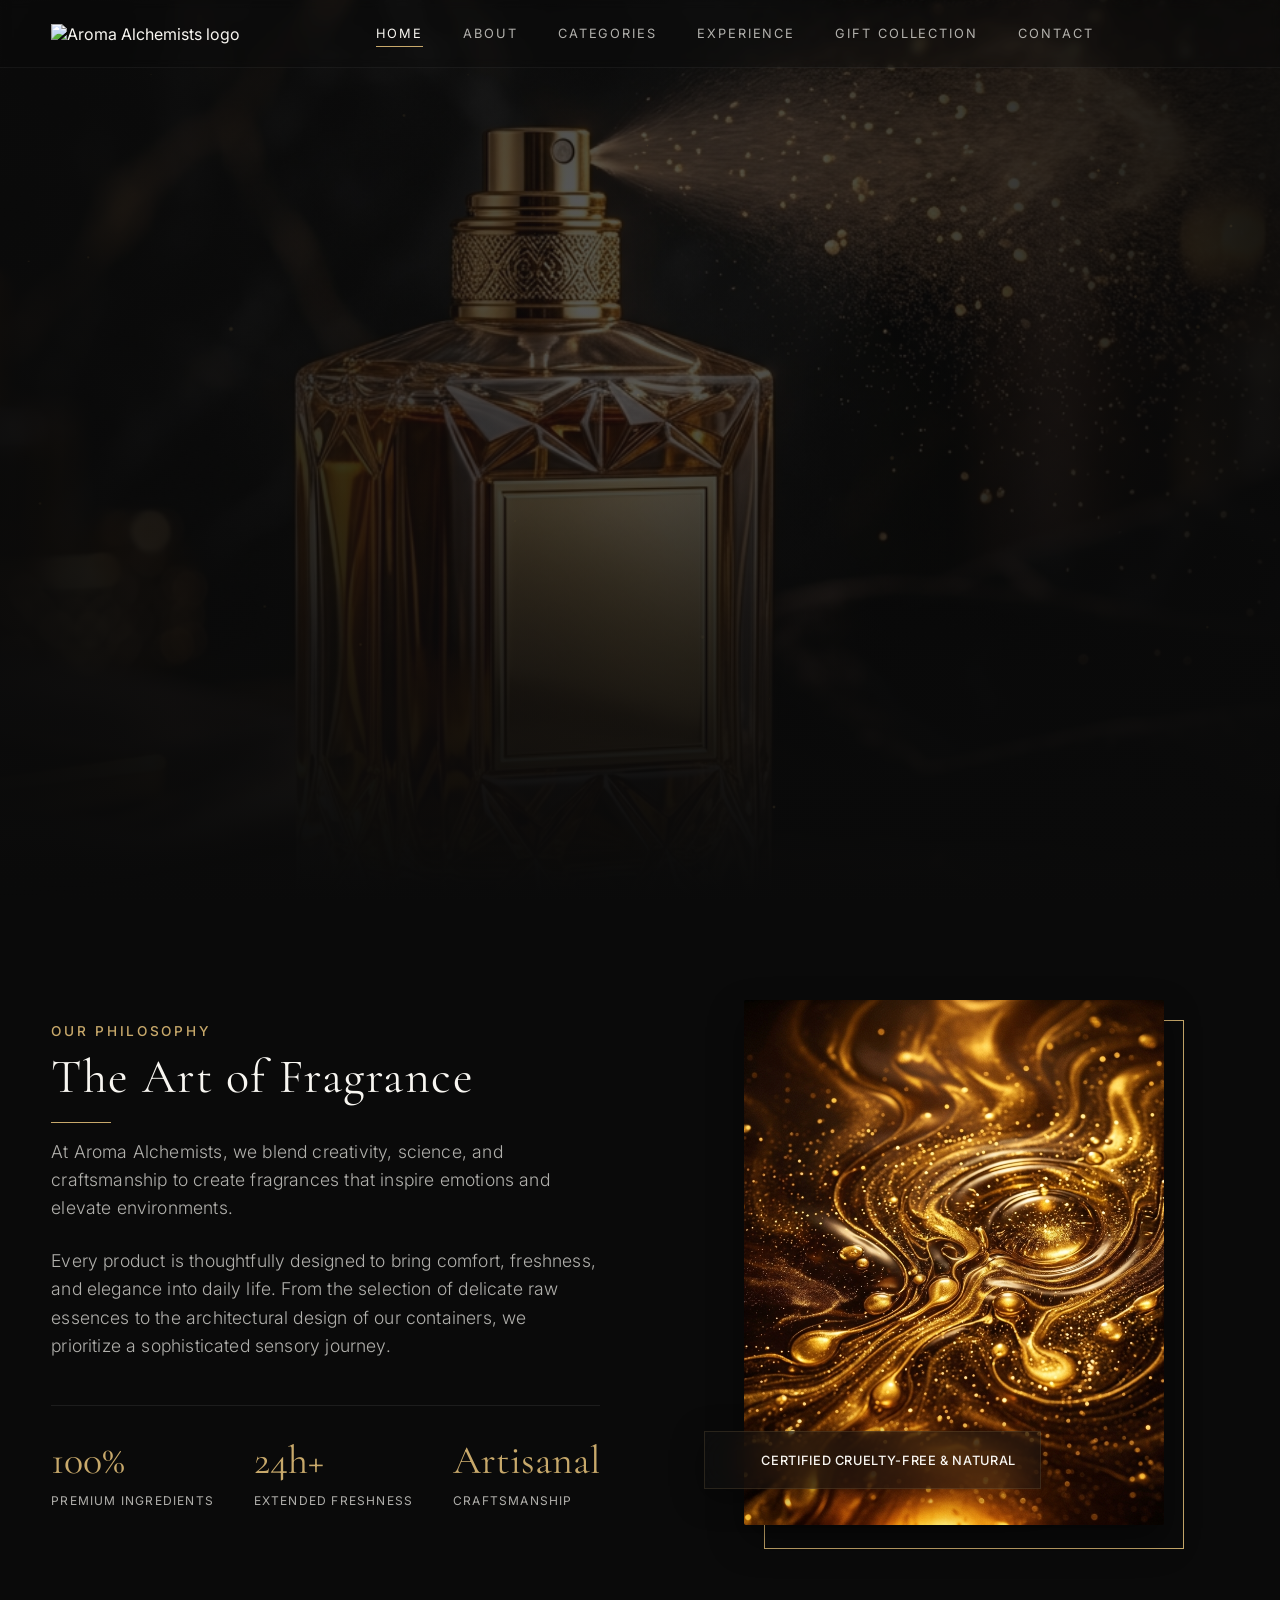
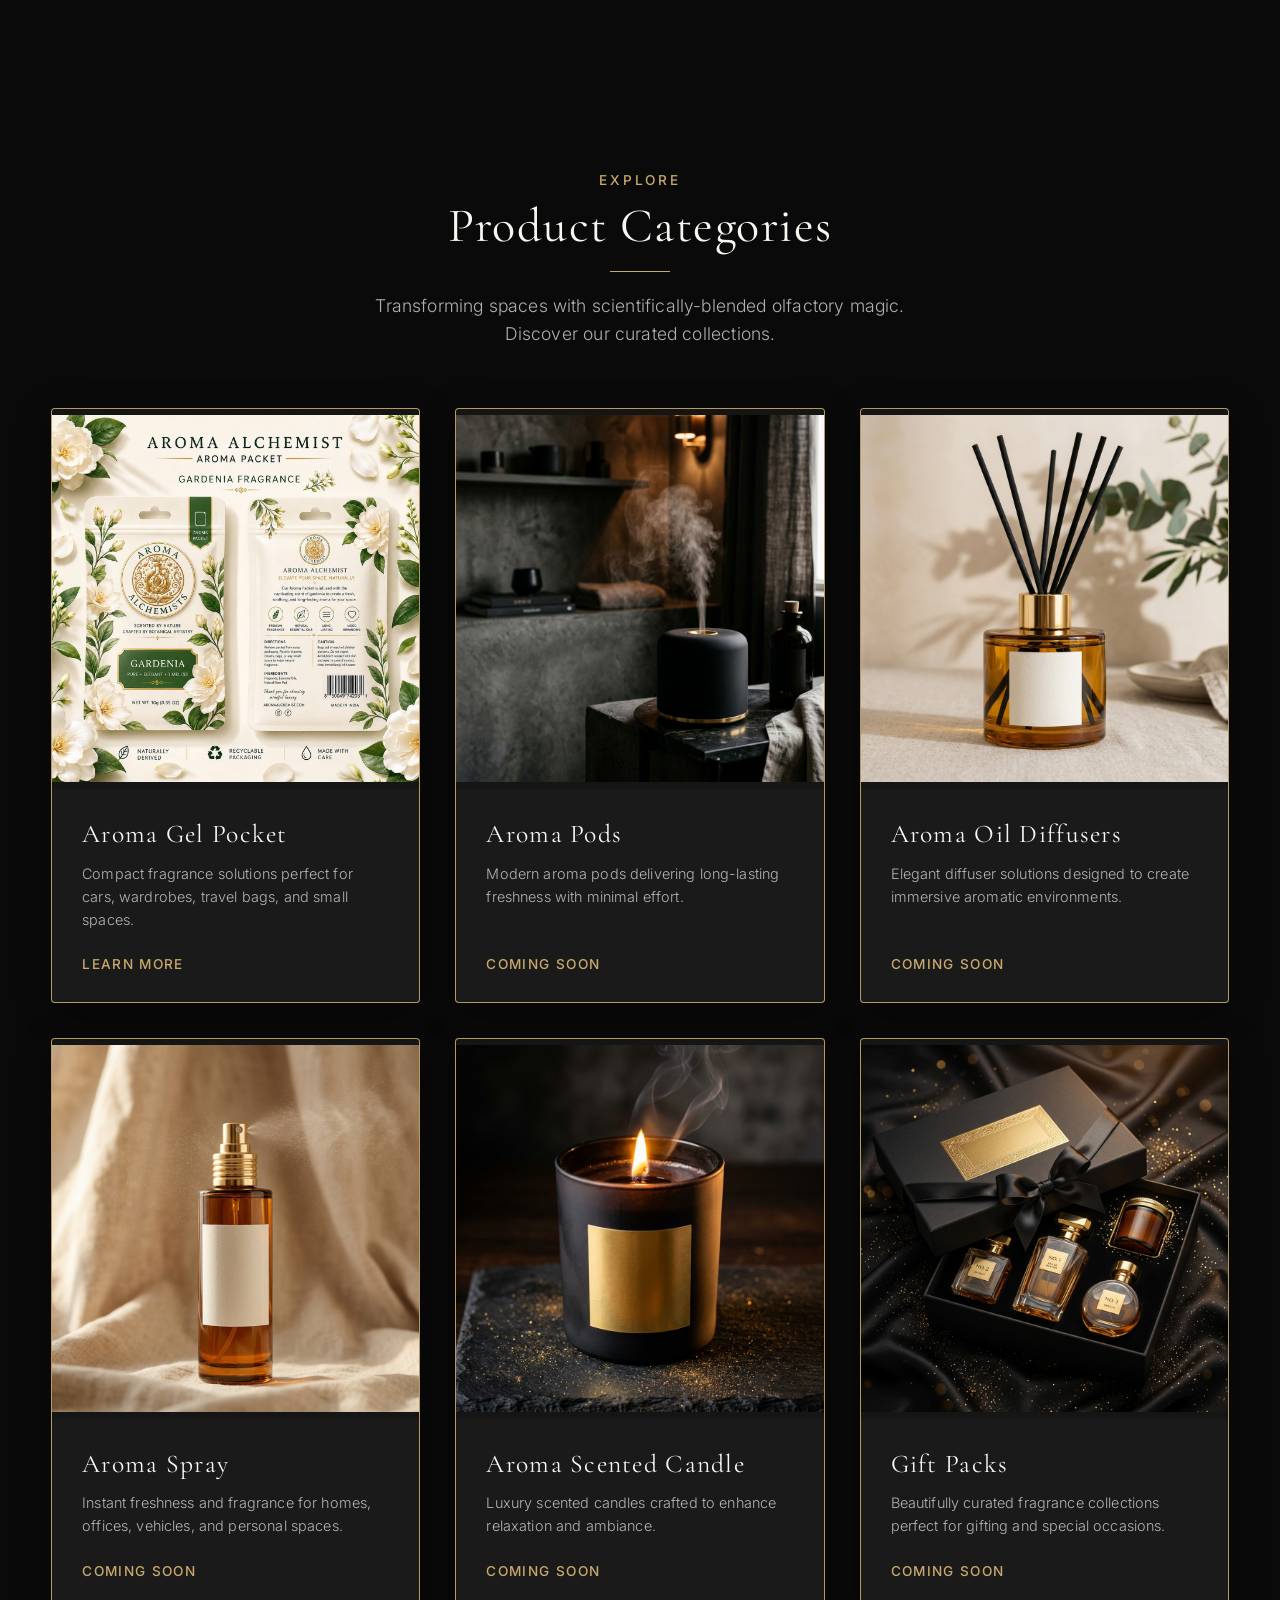
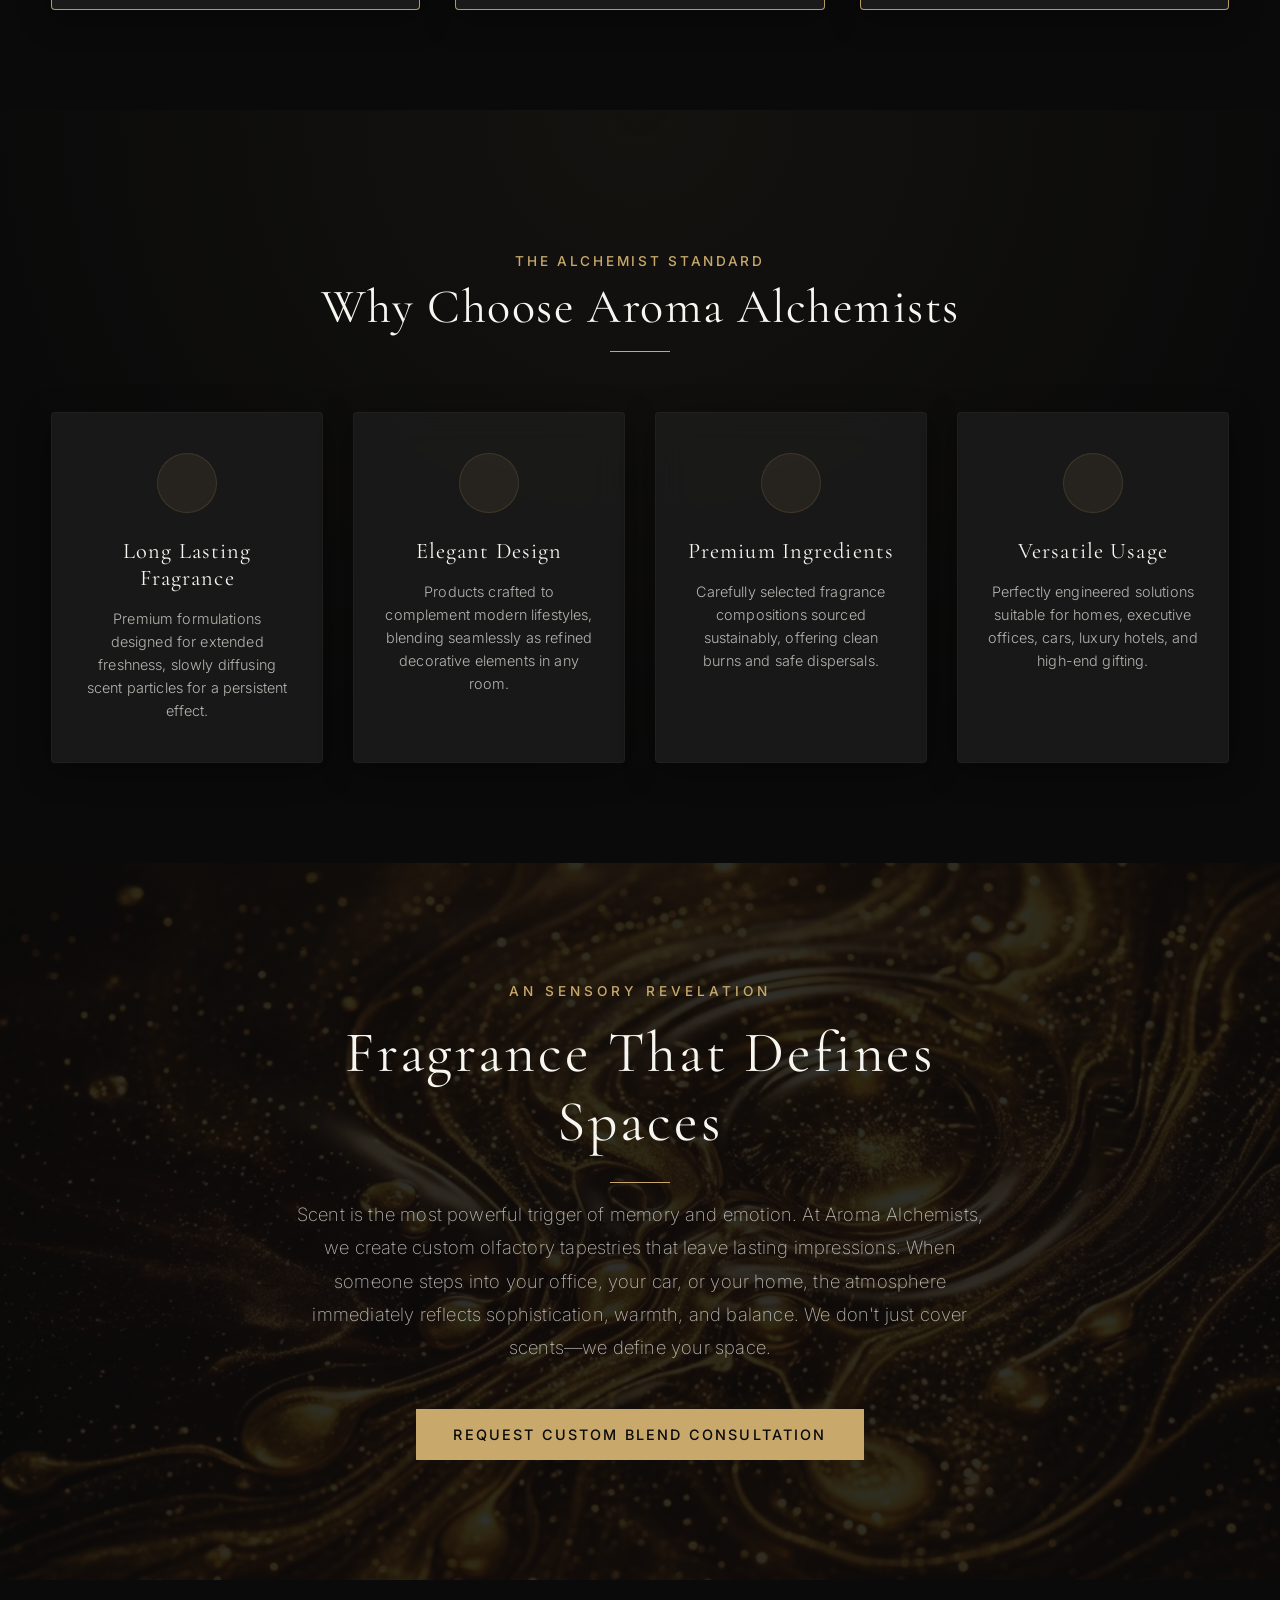
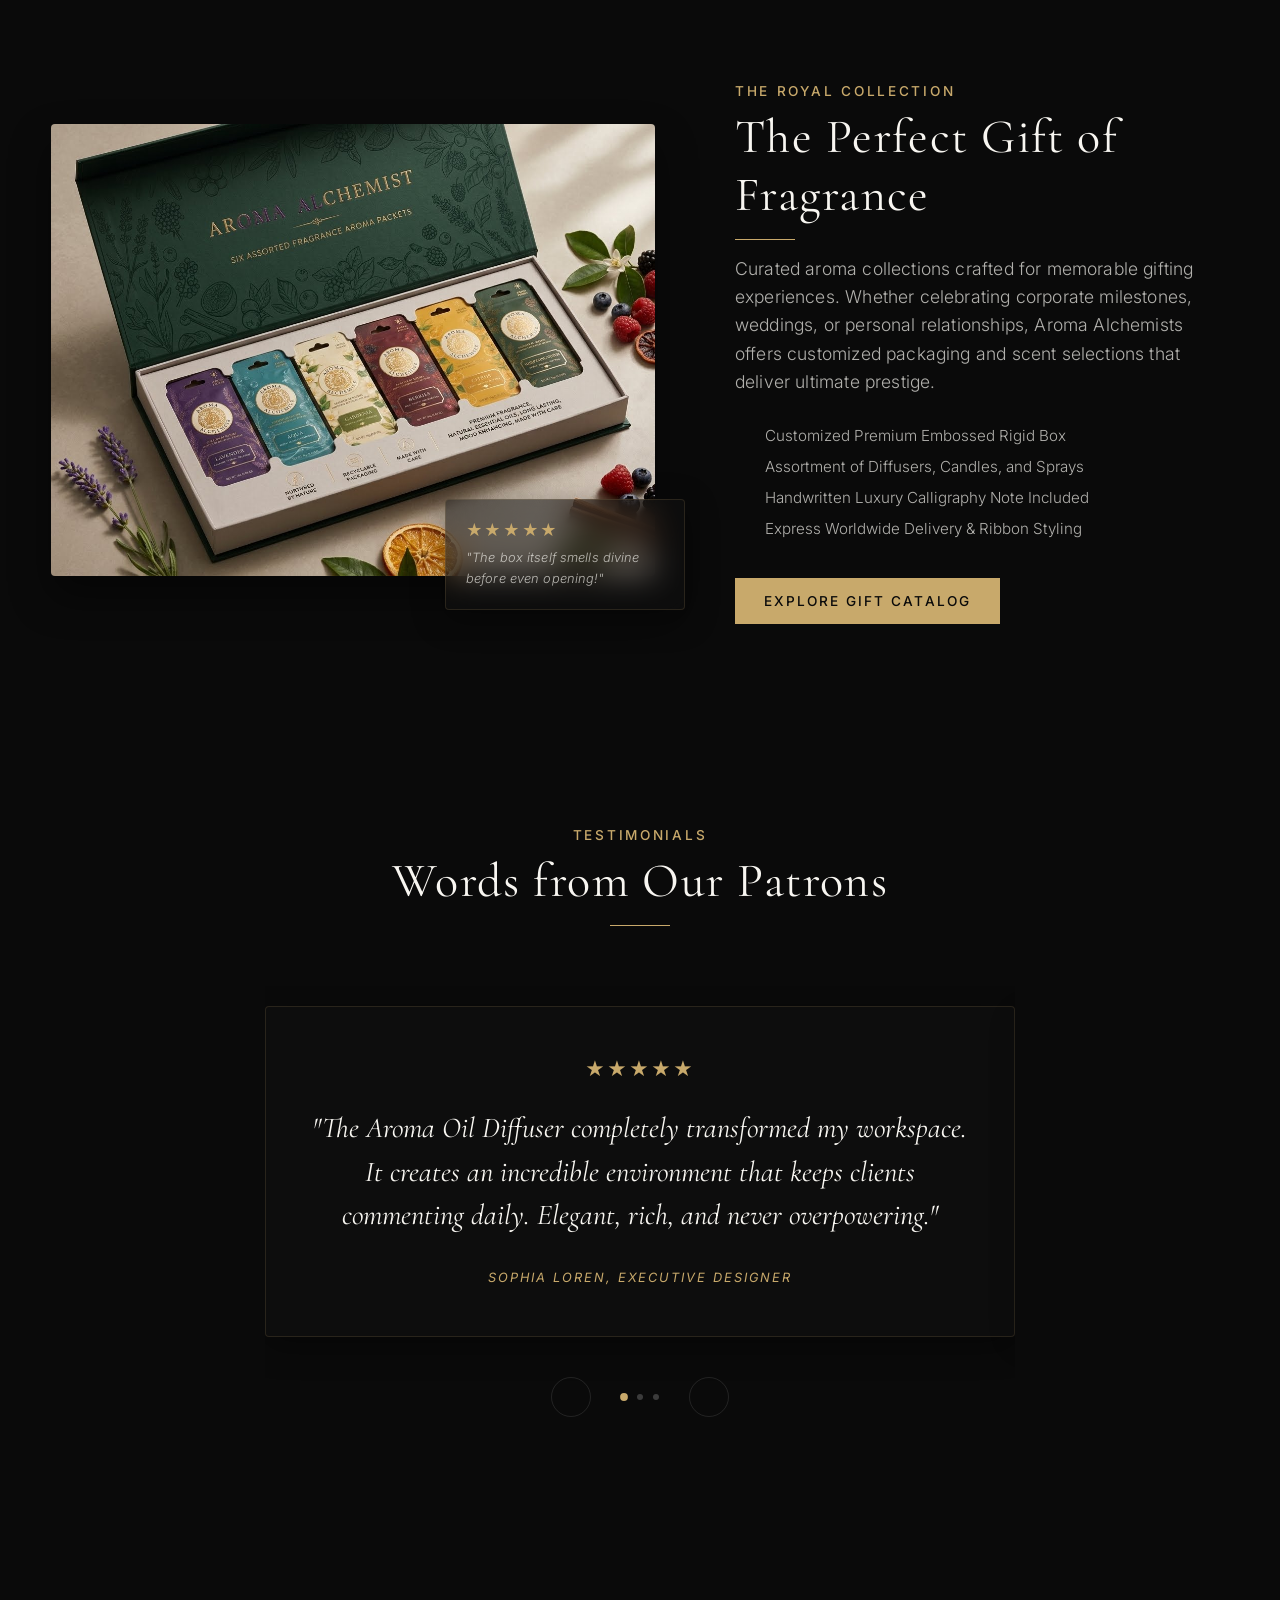
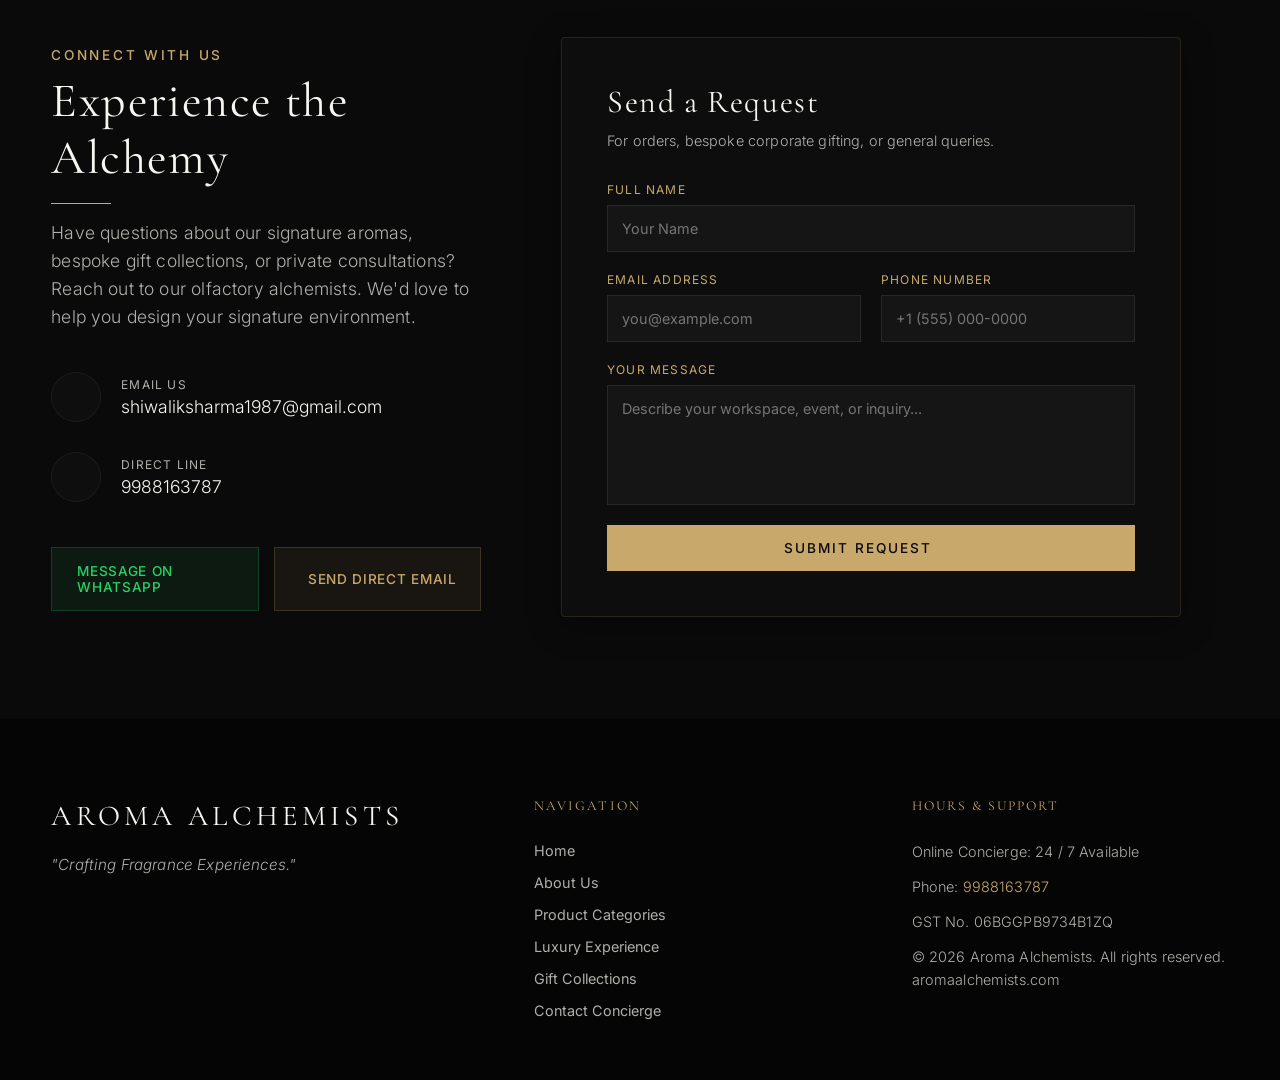
==== index.html @ 1884e217 "d" ====
<!DOCTYPE html>
<html lang="en">
<head>
    <meta charset="UTF-8">
    <meta name="viewport" content="width=device-width, initial-scale=1.0">
    <meta name="description" content="Aroma Alchemists - Crafting Fragrance Experiences. Premium luxury home, office, and car air fresheners, reed diffusers, scented candles, and curated gift packs.">
    <title>Aroma Alchemists | Crafting Fragrance Experiences</title>
    <!-- Google Fonts -->
    <link rel="preconnect" href="https://fonts.googleapis.com">
    <link rel="preconnect" href="https://fonts.gstatic.com" crossorigin>
    <link href="https://fonts.googleapis.com/css2?family=Cormorant+Garamond:ital,wght@0,300;0,400;0,600;0,700;1,400&family=Inter:wght@200;300;400;500;600&display=swap" rel="stylesheet">
    <!-- Lucide Icons -->
    <script src="https://unpkg.com/lucide@latest"></script>
    <!-- CSS Stylesheet -->
    <link rel="stylesheet" href="style.css">
</head>
<body>

    <!-- Scroll Progress Indicator -->
    <div id="scroll-progress-bar" class="scroll-progress-bar"></div>

    <!-- Navigation Header -->
    <header class="header" id="navbar">
        <div class="nav-container">
            <a href="#home" class="logo" id="nav-logo">
                <img src="https://res.cloudinary.com/dqz8j3poq/image/upload/v1781003213/aroma_alchemists_logo_transparent_q96hoj.png" alt="Aroma Alchemists logo" class="logo-img">
            </a>
            
            <nav class="nav-links" id="nav-menu">
                <a href="#home" class="nav-item">Home</a>
                <a href="#about" class="nav-item">About</a>
                <a href="#categories" class="nav-item">Categories</a>
                <a href="#experience" class="nav-item">Experience</a>
                <a href="#gifts" class="nav-item">Gift Collection</a>
                <a href="#contact" class="nav-item">Contact</a>
            </nav>

            <div class="nav-actions">
                <button class="hamburger" id="hamburger-btn" aria-label="Toggle Menu">
                    <span class="bar"></span>
                    <span class="bar"></span>
                    <span class="bar"></span>
                </button>
            </div>
        </div>
    </header>

    <!-- Mobile Dropdown Menu -->
    <div class="mobile-menu" id="mobile-menu-overlay">
        <button class="mobile-menu-close" id="mobile-menu-close-btn">&times;</button>
        <nav class="mobile-nav-links">
            <a href="#home" class="mobile-nav-item">Home</a>
            <a href="#about" class="mobile-nav-item">About</a>
            <a href="#categories" class="mobile-nav-item">Categories</a>
            <a href="#experience" class="mobile-nav-item">Experience</a>
            <a href="#gifts" class="mobile-nav-item">Gift Collection</a>
            <a href="#contact" class="mobile-nav-item">Contact</a>
            <a href="#contact" class="btn btn-gold mobile-inquire-btn">Inquire Now</a>
        </nav>
    </div>

    <!-- Main Content -->
    <main>

        <!-- Hero Section -->
        <section class="hero-section" id="home">
            <div class="hero-bg-wrapper">
                <img src="assets/hero_bg.png" alt="Luxury perfume bottle mist spray" class="hero-bg-image" id="hero-bg-img">
                <div class="hero-overlay"></div>
                <div class="aroma-particles" id="particles-container"></div>
            </div>
            
            <div class="hero-content">
                <div class="hero-text-wrap">
                    <span class="hero-subtitle fade-up">THE ARTISANAL SCENT LAB</span>
                    <h1 class="hero-title fade-up-delay-1">Crafting Fragrance Experiences</h1>
                    <p class="hero-desc fade-up-delay-2">Premium aroma solutions designed to transform every space into a memorable experience.</p>
                    <div class="hero-buttons fade-up-delay-3">
                        <a href="#categories" class="btn btn-gold">Explore Collection</a>
                        <a href="#contact" class="btn btn-white-outline">Contact Us</a>
                    </div>
                </div>

                <!-- Animated Floating Showcase Card -->
                <div class="hero-showcase-container fade-up-delay-4">
                    <div class="showcase-card glass-card">
                        <div class="showcase-card-border"></div>
                        <div class="showcase-img-wrap">
                            <img src="assets/main_section.png" alt="Aroma Alchemists signature reed diffuser" class="floating-showcase-img">
                        </div>
                    </div>
                </div>
            </div>
        </section>

        <!-- About Section -->
        <section class="about-section" id="about">
            <div class="section-container">
                <div class="about-grid">
                    <div class="about-text-content">
                        <span class="section-subtitle">OUR PHILOSOPHY</span>
                        <h2 class="section-title">The Art of Fragrance</h2>
                        <div class="divider-gold"></div>
                        <p class="paragraph">At Aroma Alchemists, we blend creativity, science, and craftsmanship to create fragrances that inspire emotions and elevate environments.</p>
                        <p class="paragraph">Every product is thoughtfully designed to bring comfort, freshness, and elegance into daily life. From the selection of delicate raw essences to the architectural design of our containers, we prioritize a sophisticated sensory journey.</p>
                        
                        <div class="about-stats">
                            <div class="stat-item">
                                <span class="stat-num">100%</span>
                                <span class="stat-lbl">Premium Ingredients</span>
                            </div>
                            <div class="stat-item">
                                <span class="stat-num">24h+</span>
                                <span class="stat-lbl">Extended Freshness</span>
                            </div>
                            <div class="stat-item">
                                <span class="stat-num">Artisanal</span>
                                <span class="stat-lbl">Craftsmanship</span>
                            </div>
                        </div>
                    </div>
                    
                    <div class="about-visuals">
                        <div class="visual-card-wrap">
                            <div class="visual-card-bg"></div>
                            <img src="assets/experience_bg.png" alt="Aromatic essential oil ripples" class="about-main-img">
                            <div class="floating-badge glass-card">
                                <i data-lucide="shield-check" class="gold-icon"></i>
                                <span>Certified Cruelty-Free & Natural</span>
                            </div>
                        </div>
                    </div>
                </div>
            </div>
        </section>

        <!-- Categories Section -->
        <section class="categories-section" id="categories">
            <div class="section-container">
                <div class="center-header">
                    <span class="section-subtitle">EXPLORE</span>
                    <h2 class="section-title">Product Categories</h2>
                    <div class="divider-gold center"></div>
                    <p class="center-desc">Transforming spaces with scientifically-blended olfactory magic. Discover our curated collections.</p>
                </div>

                <div class="categories-grid">
                    <!-- Category 1 -->
                    <div class="category-card glass-card">
                        <div class="category-img-wrap">
                            <img src="assets/2_a.jpeg" alt="Aroma Gel Pocket" class="category-img">
                        </div>
                        <div class="category-info">
                            <h3 class="category-card-title">Aroma Gel Pocket</h3>
                            <p class="category-card-desc">Compact fragrance solutions perfect for cars, wardrobes, travel bags, and small spaces.</p>
                            <a href="gel-pocket.html" class="btn-text-gold">Learn More <i data-lucide="arrow-right" class="arrow-icon"></i></a>
                        </div>
                    </div>

                    <!-- Category 2 -->
                    <div class="category-card glass-card">
                        <div class="category-img-wrap">
                            <img src="assets/cat_pods.png" alt="Aroma Pods" class="category-img">
                        </div>
                        <div class="category-info">
                            <h3 class="category-card-title">Aroma Pods</h3>
                            <p class="category-card-desc">Modern aroma pods delivering long-lasting freshness with minimal effort.</p>
                            <span class="btn-text-gold">Coming Soon</span>
                        </div>
                    </div>

                    <!-- Category 3 -->
                    <div class="category-card glass-card">
                        <div class="category-img-wrap">
                            <img src="assets/cat_diffuser.png" alt="Aroma Oil Diffusers" class="category-img">
                        </div>
                        <div class="category-info">
                            <h3 class="category-card-title">Aroma Oil Diffusers</h3>
                            <p class="category-card-desc">Elegant diffuser solutions designed to create immersive aromatic environments.</p>
                            <span class="btn-text-gold">Coming Soon</span>
                        </div>
                    </div>

                    <!-- Category 4 -->
                    <div class="category-card glass-card">
                        <div class="category-img-wrap">
                            <img src="assets/cat_spray.png" alt="Aroma Spray" class="category-img">
                        </div>
                        <div class="category-info">
                            <h3 class="category-card-title">Aroma Spray</h3>
                            <p class="category-card-desc">Instant freshness and fragrance for homes, offices, vehicles, and personal spaces.</p>
                            <span class="btn-text-gold">Coming Soon</span>
                        </div>
                    </div>

                    <!-- Category 5 -->
                    <div class="category-card glass-card">
                        <div class="category-img-wrap">
                            <img src="assets/cat_candle.png" alt="Aroma Scented Candle" class="category-img">
                        </div>
                        <div class="category-info">
                            <h3 class="category-card-title">Aroma Scented Candle</h3>
                            <p class="category-card-desc">Luxury scented candles crafted to enhance relaxation and ambiance.</p>
                            <span class="btn-text-gold">Coming Soon</span>
                        </div>
                    </div>

                    <!-- Category 6 -->
                    <div class="category-card glass-card">
                        <div class="category-img-wrap">
                            <img src="assets/cat_gift_pack.png" alt="Gift Packs" class="category-img">
                        </div>
                        <div class="category-info">
                            <h3 class="category-card-title">Gift Packs</h3>
                            <p class="category-card-desc">Beautifully curated fragrance collections perfect for gifting and special occasions.</p>
                            <span class="btn-text-gold">Coming Soon</span>
                        </div>
                    </div>
                </div>
            </div>
        </section>

        <!-- Why Choose Aroma Alchemists Section -->
        <section class="why-choose-section">
            <div class="section-container">
                <div class="center-header">
                    <span class="section-subtitle">THE ALCHEMIST STANDARD</span>
                    <h2 class="section-title">Why Choose Aroma Alchemists</h2>
                    <div class="divider-gold center"></div>
                </div>

                <div class="features-grid">
                    <!-- Feature 1 -->
                    <div class="feature-card glass-card">
                        <div class="feature-icon-box">
                            <i data-lucide="hourglass" class="gold-icon"></i>
                        </div>
                        <h3 class="feature-title">Long Lasting Fragrance</h3>
                        <p class="feature-desc">Premium formulations designed for extended freshness, slowly diffusing scent particles for a persistent effect.</p>
                    </div>

                    <!-- Feature 2 -->
                    <div class="feature-card glass-card">
                        <div class="feature-icon-box">
                            <i data-lucide="sparkles" class="gold-icon"></i>
                        </div>
                        <h3 class="feature-title">Elegant Design</h3>
                        <p class="feature-desc">Products crafted to complement modern lifestyles, blending seamlessly as refined decorative elements in any room.</p>
                    </div>

                    <!-- Feature 3 -->
                    <div class="feature-card glass-card">
                        <div class="feature-icon-box">
                            <i data-lucide="leaf" class="gold-icon"></i>
                        </div>
                        <h3 class="feature-title">Premium Ingredients</h3>
                        <p class="feature-desc">Carefully selected fragrance compositions sourced sustainably, offering clean burns and safe dispersals.</p>
                    </div>

                    <!-- Feature 4 -->
                    <div class="feature-card glass-card">
                        <div class="feature-icon-box">
                            <i data-lucide="layout-grid" class="gold-icon"></i>
                        </div>
                        <h3 class="feature-title">Versatile Usage</h3>
                        <p class="feature-desc">Perfectly engineered solutions suitable for homes, executive offices, cars, luxury hotels, and high-end gifting.</p>
                    </div>
                </div>
            </div>
        </section>

        <!-- Luxury Experience Section -->
        <section class="experience-section" id="experience">
            <div class="experience-bg-wrap">
                <img src="assets/experience_bg.png" alt="Premium liquid essential oil ripples" class="experience-bg-img" id="experience-parallax-img">
                <div class="experience-overlay"></div>
            </div>

            <div class="section-container experience-inner">
                <span class="experience-tagline">AN SENSORY REVELATION</span>
                <h2 class="experience-headline">Fragrance That Defines Spaces</h2>
                <div class="divider-gold center"></div>
                <p class="experience-text">Scent is the most powerful trigger of memory and emotion. At Aroma Alchemists, we create custom olfactory tapestries that leave lasting impressions. When someone steps into your office, your car, or your home, the atmosphere immediately reflects sophistication, warmth, and balance. We don't just cover scents—we define your space.</p>
                <a href="#contact" class="btn btn-gold btn-large">Request Custom Blend Consultation</a>
            </div>
        </section>

        <!-- Gift Collection Showcase Section -->
        <section class="gift-section" id="gifts">
            <div class="section-container">
                <div class="gift-grid">
                    <div class="gift-visuals">
                        <div class="gift-img-box">
                            <img src="assets/giftpack.jpeg" alt="Curated Aroma Alchemists Gift Box" class="gift-main-img">
                            <div class="gift-float-card glass-card">
                                <span class="gold-text">★★★★★</span>
                                <p>"The box itself smells divine before even opening!"</p>
                            </div>
                        </div>
                    </div>

                    <div class="gift-text-content">
                        <span class="section-subtitle">THE ROYAL COLLECTION</span>
                        <h2 class="section-title">The Perfect Gift of Fragrance</h2>
                        <div class="divider-gold"></div>
                        <p class="paragraph">Curated aroma collections crafted for memorable gifting experiences. Whether celebrating corporate milestones, weddings, or personal relationships, Aroma Alchemists offers customized packaging and scent selections that deliver ultimate prestige.</p>
                        
                        <ul class="gift-benefits">
                            <li><i data-lucide="check" class="gold-icon"></i> Customized Premium Embossed Rigid Box</li>
                            <li><i data-lucide="check" class="gold-icon"></i> Assortment of Diffusers, Candles, and Sprays</li>
                            <li><i data-lucide="check" class="gold-icon"></i> Handwritten Luxury Calligraphy Note Included</li>
                            <li><i data-lucide="check" class="gold-icon"></i> Express Worldwide Delivery & Ribbon Styling</li>
                        </ul>

                        <a href="#contact" class="btn btn-gold">Explore Gift Catalog</a>
                    </div>
                </div>
            </div>
        </section>

        <!-- Testimonials Section -->
        <section class="testimonials-section">
            <div class="section-container">
                <div class="center-header">
                    <span class="section-subtitle">TESTIMONIALS</span>
                    <h2 class="section-title">Words from Our Patrons</h2>
                    <div class="divider-gold center"></div>
                </div>

                <div class="testimonials-slider-container">
                    <div class="testimonials-track" id="testimonials-track">
                        <!-- Card 1 -->
                        <div class="testimonial-card glass-card active">
                            <div class="rating-stars">★★★★★</div>
                            <blockquote class="testimonial-text">"The Aroma Oil Diffuser completely transformed my workspace. It creates an incredible environment that keeps clients commenting daily. Elegant, rich, and never overpowering."</blockquote>
                            <cite class="testimonial-author">Sophia Loren, Executive Designer</cite>
                        </div>

                        <!-- Card 2 -->
                        <div class="testimonial-card glass-card">
                            <div class="rating-stars">★★★★★</div>
                            <blockquote class="testimonial-text">"Elegant fragrance and beautiful packaging. The scented candles burn clean and even, while the spray is perfect for instant car freshness before a drive."</blockquote>
                            <cite class="testimonial-author">Maximilian Vance, Luxury Car Collector</cite>
                        </div>

                        <!-- Card 3 -->
                        <div class="testimonial-card glass-card">
                            <div class="rating-stars">★★★★★</div>
                            <blockquote class="testimonial-text">"Perfect gift choice for premium occasions. The alchemist team customized a batch of gift sets for my corporate event and our clients were absolutely amazed by the quality."</blockquote>
                            <cite class="testimonial-author">Eleanor Fitzgerald, VP Events</cite>
                        </div>
                    </div>

                    <!-- Slide Controls -->
                    <div class="slider-controls">
                        <button class="slide-btn" id="prev-slide-btn" aria-label="Previous Review"><i data-lucide="chevron-left"></i></button>
                        <div class="slider-dots" id="slider-dots">
                            <span class="dot active"></span>
                            <span class="dot"></span>
                            <span class="dot"></span>
                        </div>
                        <button class="slide-btn" id="next-slide-btn" aria-label="Next Review"><i data-lucide="chevron-right"></i></button>
                    </div>
                </div>
            </div>
        </section>

        <!-- Contact Section -->
        <section class="contact-section" id="contact">
            <div class="section-container">
                <div class="contact-grid">
                    <div class="contact-details">
                        <span class="section-subtitle">CONNECT WITH US</span>
                        <h2 class="section-title">Experience the Alchemy</h2>
                        <div class="divider-gold"></div>
                        <p class="paragraph">Have questions about our signature aromas, bespoke gift collections, or private consultations? Reach out to our olfactory alchemists. We'd love to help you design your signature environment.</p>
                        
                        <div class="contact-methods">
                            <div class="method-item">
                                <div class="method-icon-box">
                                    <i data-lucide="mail" class="gold-icon"></i>
                                </div>
                                <div class="method-meta">
                                    <span class="method-label">Email Us</span>
                                    <a href="mailto:shiwaliksharma1987@gmail.com" class="method-link">shiwaliksharma1987@gmail.com</a>
                                </div>
                            </div>

                            <div class="method-item">
                                <div class="method-icon-box">
                                    <i data-lucide="phone" class="gold-icon"></i>
                                </div>
                                <div class="method-meta">
                                    <span class="method-label">Direct Line</span>
                                    <a href="tel:9988163787" class="method-link">9988163787</a>
                                </div>
                            </div>
                        </div>

                        <!-- Social and Quick CTA Grid -->
                        <div class="quick-ctas">
                            <a href="https://wa.me/919988163787?text=Hello%20Aroma%20Alchemists%2C%20I%20would%20like%20to%20inquire%20about%20your%20premium%20fragrance%20collection." target="_blank" rel="noopener noreferrer" class="cta-card wa-cta">
                                <i data-lucide="message-square" class="wa-icon"></i>
                                <span>Message on WhatsApp</span>
                            </a>
                            <a href="mailto:shiwaliksharma1987@gmail.com?subject=Premium%20Fragrance%20Inquiry" class="cta-card mail-cta">
                                <i data-lucide="mail"></i>
                                <span>Send Direct Email</span>
                            </a>
                        </div>
                    </div>

                    <!-- Glass Contact Form -->
                    <div class="contact-form-container">
                        <form id="contact-form" class="glass-card contact-form" action="#" method="POST">
                            <h3 class="form-title">Send a Request</h3>
                            <p class="form-subtitle">For orders, bespoke corporate gifting, or general queries.</p>
                            
                            <div class="form-group">
                                <label for="name" class="form-label">Full Name</label>
                                <input type="text" id="name" name="name" class="form-input" placeholder="Your Name" required>
                            </div>

                            <div class="form-group-row">
                                <div class="form-group">
                                    <label for="email" class="form-label">Email Address</label>
                                    <input type="email" id="email" name="email" class="form-input" placeholder="you@example.com" required>
                                </div>
                                <div class="form-group">
                                    <label for="phone" class="form-label">Phone Number</label>
                                    <input type="tel" id="phone" name="phone" class="form-input" placeholder="+1 (555) 000-0000">
                                </div>
                            </div>

                            <div class="form-group">
                                <label for="message" class="form-label">Your Message</label>
                                <textarea id="message" name="message" class="form-textarea" placeholder="Describe your workspace, event, or inquiry..." required></textarea>
                            </div>

                            <button type="submit" class="btn btn-gold btn-full">Submit Request <i data-lucide="send" class="btn-icon"></i></button>
                        </form>
                    </div>
                </div>
            </div>
        </section>

    </main>

    <!-- Footer -->
    <footer class="footer">
        <div class="section-container footer-container">
            <div class="footer-brand-column">
                <a href="#home" class="footer-logo">AROMA ALCHEMISTS</a>
                <p class="footer-tagline">"Crafting Fragrance Experiences."</p>
            </div>

            <div class="footer-links-column">
                <h4 class="footer-heading">Navigation</h4>
                <ul class="footer-links-list">
                    <li><a href="#home">Home</a></li>
                    <li><a href="#about">About Us</a></li>
                    <li><a href="#categories">Product Categories</a></li>
                    <li><a href="#experience">Luxury Experience</a></li>
                    <li><a href="#gifts">Gift Collections</a></li>
                    <li><a href="#contact">Contact Concierge</a></li>
                </ul>
            </div>

            <div class="footer-info-column">
                <h4 class="footer-heading">Hours & Support</h4>
                <p class="footer-info-text">Online Concierge: 24 / 7 Available</p>
                <p class="footer-info-text">Phone: <a href="tel:9988163787" class="footer-link">9988163787</a></p>
                <p class="footer-info-text">GST No. 06BGGPB9734B1ZQ</p>
                <p class="footer-info-text">&copy; 2026 Aroma Alchemists. All rights reserved. aromaalchemists.com</p>
            </div>
        </div>
    </footer>

    <!-- Success Toast Notification -->
    <div class="toast" id="success-toast">
        <div class="toast-content">
            <i data-lucide="check-circle" class="toast-icon"></i>
            <div class="toast-message">
                <h4>Message Received</h4>
                <p>Our scent concierge will be in touch shortly.</p>
            </div>
        </div>
    </div>

    <!-- GSAP & ScrollTrigger Libraries -->
    <script src="https://cdnjs.cloudflare.com/ajax/libs/gsap/3.12.5/gsap.min.js"></script>
    <script src="https://cdnjs.cloudflare.com/ajax/libs/gsap/3.12.5/ScrollTrigger.min.js"></script>
    <!-- Lenis Smooth Scroll -->
    <script src="https://unpkg.com/@studio-freight/lenis@1.0.34/dist/lenis.min.js"></script>
    <!-- Custom JavaScript -->
    <script src="script.js"></script>
</body>
</html>
---- style.css ----
/* ==========================================================================
   Aroma Alchemists - Core Design System & Styling
   ========================================================================== */

/* Variables & Theme Tokens */
:root {
    /* Color Palette */
    --color-bg-dark: #0A0A0A;
    --color-bg-light: #F8F6F1;
    --color-gold: #C8A96B;
    --color-gold-hover: #E5C587;
    --color-beige: #EFE8DE;
    
    /* Text Colors */
    --text-light: #F8F6F1;
    --text-dark: #0A0A0A;
    --text-muted-light: rgba(248, 246, 241, 0.7);
    --text-muted-dark: rgba(10, 10, 10, 0.7);
    
    /* Glassmorphism Defaults */
    --glass-bg: rgba(18, 18, 18, 0.55);
    --glass-border: rgba(200, 169, 107, 0.15);
    --glass-blur: blur(16px);
    --glass-shadow: 0 8px 32px 0 rgba(0, 0, 0, 0.37);

    --glass-light-bg: rgba(255, 255, 255, 0.45);
    --glass-light-border: rgba(200, 169, 107, 0.2);
    --glass-light-blur: blur(12px);
    
    /* Fonts */
    --font-heading: 'Cormorant Garamond', serif;
    --font-body: 'Inter', sans-serif;
    
    /* Spacing & Transitions */
    --transition-smooth: all 0.5s cubic-bezier(0.25, 1, 0.5, 1);
    --transition-fast: all 0.3s ease;
    --max-width: 1280px;
}

/* Base Reset & Globals */
* {
    margin: 0;
    padding: 0;
    box-sizing: border-box;
}

html {
    scroll-behavior: auto; /* Managed by Lenis */
    overflow-x: hidden;
    background-color: var(--color-bg-dark);
    color: var(--text-light);
    font-family: var(--font-body);
    font-size: 16px;
    -webkit-font-smoothing: antialiased;
}

body {
    overflow-x: hidden;
    background-color: var(--color-bg-dark);
}

/* Typography */
h1, h2, h3, h4, h5, h6 {
    font-family: var(--font-heading);
    font-weight: 400;
    letter-spacing: 0.05em;
    line-height: 1.2;
}

p {
    font-family: var(--font-body);
    font-weight: 300;
    line-height: 1.6;
    letter-spacing: 0.01em;
}

a {
    color: inherit;
    text-decoration: none;
    transition: var(--transition-fast);
}

/* Custom Premium Scrollbar */
::-webkit-scrollbar {
    width: 6px;
}
::-webkit-scrollbar-track {
    background: var(--color-bg-dark);
}
::-webkit-scrollbar-thumb {
    background: var(--color-gold);
    border-radius: 3px;
}
::-webkit-scrollbar-thumb:hover {
    background: var(--color-gold-hover);
}

/* Scroll Progress Indicator */
.scroll-progress-bar {
    position: fixed;
    top: 0;
    left: 0;
    width: 0%;
    height: 3px;
    background: linear-gradient(to right, var(--color-gold), var(--color-gold-hover));
    z-index: 1000;
    transition: width 0.1s ease-out;
}

/* Layout Containers & Components */
.section-container {
    max-width: var(--max-width);
    margin: 0 auto;
    padding: 100px 4% 100px 4%;
    position: relative;
    z-index: 2;
}

.center-header {
    text-align: center;
    margin-bottom: 60px;
}

.center-desc {
    max-width: 600px;
    margin: 20px auto 0 auto;
    color: var(--text-muted-light);
    font-size: 1.1rem;
}

.divider-gold {
    width: 60px;
    height: 1px;
    background-color: var(--color-gold);
    margin: 15px 0;
}

.divider-gold.center {
    margin: 15px auto;
}

.section-subtitle {
    display: inline-block;
    font-size: 0.85rem;
    font-weight: 500;
    letter-spacing: 0.2em;
    color: var(--color-gold);
    margin-bottom: 10px;
    text-transform: uppercase;
}

.section-title {
    font-size: 3rem;
    letter-spacing: 0.03em;
}

@media (max-width: 768px) {
    .section-title {
        font-size: 2.2rem;
    }
    .section-container {
        padding: 60px 5% 60px 5%;
    }
}

/* Premium Buttons */
.btn {
    display: inline-flex;
    align-items: center;
    justify-content: center;
    padding: 14px 28px;
    font-size: 0.85rem;
    font-weight: 500;
    letter-spacing: 0.15em;
    text-transform: uppercase;
    border-radius: 0;
    transition: var(--transition-smooth);
    cursor: pointer;
    font-family: var(--font-body);
}

.btn-gold {
    background-color: var(--color-gold);
    color: var(--color-bg-dark);
    border: 1px solid var(--color-gold);
}

.btn-gold:hover {
    background-color: transparent;
    color: var(--color-gold);
    border-color: var(--color-gold);
    transform: translateY(-2px);
    box-shadow: 0 4px 15px rgba(200, 169, 107, 0.2);
}

.btn-gold-outline {
    background-color: transparent;
    color: var(--color-gold);
    border: 1px solid var(--color-gold);
}

.btn-gold-outline:hover {
    background-color: var(--color-gold);
    color: var(--color-bg-dark);
    transform: translateY(-2px);
    box-shadow: 0 4px 15px rgba(200, 169, 107, 0.2);
}

.btn-white-outline {
    background-color: transparent;
    color: var(--text-light);
    border: 1px solid var(--text-light);
}

.btn-white-outline:hover {
    background-color: var(--text-light);
    color: var(--color-bg-dark);
    transform: translateY(-2px);
}

.btn-full {
    width: 100%;
}

.btn-large {
    padding: 16px 36px;
    font-size: 0.9rem;
}

.btn-text-gold {
    display: inline-flex;
    align-items: center;
    color: var(--color-gold);
    font-size: 0.85rem;
    font-weight: 500;
    letter-spacing: 0.1em;
    text-transform: uppercase;
    gap: 8px;
}

.btn-text-gold:hover {
    color: var(--color-gold-hover);
}

.btn-text-gold:hover .arrow-icon {
    transform: translateX(5px);
}

.arrow-icon {
    width: 16px;
    height: 16px;
    transition: var(--transition-fast);
}

/* Glassmorphism Cards styling */
.glass-card {
    background: var(--glass-bg);
    border: 1px solid var(--glass-border);
    backdrop-filter: var(--glass-blur);
    -webkit-backdrop-filter: var(--glass-blur);
    box-shadow: var(--glass-shadow);
}

/* ==========================================================================
   Header & Navigation
   ========================================================================== */
.header {
    position: fixed;
    top: 0;
    left: 0;
    width: 100%;
    z-index: 100;
    transition: var(--transition-smooth);
    background: rgba(10, 10, 10, 0.3);
    backdrop-filter: blur(5px);
    -webkit-backdrop-filter: blur(5px);
    border-bottom: 1px solid rgba(255, 255, 255, 0.05);
}

.header.scrolled {
    background: rgba(10, 10, 10, 0.92);
    backdrop-filter: var(--glass-blur);
    -webkit-backdrop-filter: var(--glass-blur);
    border-bottom: 1px solid var(--glass-border);
    padding: 10px 0;
}

.nav-container {
    max-width: var(--max-width);
    margin: 0 auto;
    padding: 20px 4%;
    display: flex;
    justify-content: space-between;
    align-items: center;
}

.logo {
    display: inline-flex;
    align-items: center;
    text-decoration: none;
    position: relative;
}

.logo::after {
    display: none;
}

.logo-img {
    max-height: 80px;
    width: auto;
    display: block;
}

.nav-links {
    display: flex;
    gap: 40px;
    align-items: center;
}

.nav-item {
    font-size: 0.8rem;
    font-weight: 400;
    letter-spacing: 0.15em;
    text-transform: uppercase;
    color: var(--text-muted-light);
    position: relative;
    padding: 6px 0;
}

.nav-item:hover, .nav-item.active {
    color: var(--text-light);
}

.nav-item::after {
    content: '';
    position: absolute;
    bottom: 0;
    left: 0;
    width: 0;
    height: 1px;
    background-color: var(--color-gold);
    transition: var(--transition-fast);
}

.nav-item:hover::after, .nav-item.active::after {
    width: 100%;
}

.nav-actions {
    display: flex;
    align-items: center;
    gap: 20px;
}

/* Hamburger menu */
.hamburger {
    display: none;
    background: none;
    border: none;
    cursor: pointer;
    flex-direction: column;
    justify-content: space-between;
    width: 24px;
    height: 18px;
}

.hamburger .bar {
    width: 100%;
    height: 2px;
    background-color: var(--text-light);
    transition: var(--transition-fast);
}

@media (max-width: 992px) {
    .nav-links {
        display: none;
    }
    .hamburger {
        display: flex;
    }
    #nav-inquire-btn {
        display: none;
    }
}

/* Mobile drop-down Menu Overlay */
.mobile-menu {
    position: fixed;
    top: 0;
    right: -100%;
    width: 100%;
    height: 100vh;
    background-color: var(--color-bg-dark);
    z-index: 1000;
    display: flex;
    flex-direction: column;
    justify-content: center;
    align-items: center;
    transition: right 0.5s cubic-bezier(0.77, 0, 0.175, 1);
}

.mobile-menu.active {
    right: 0;
}

.mobile-menu-close {
    position: absolute;
    top: 30px;
    right: 4%;
    font-size: 3rem;
    background: none;
    border: none;
    color: var(--text-light);
    cursor: pointer;
}

.mobile-nav-links {
    display: flex;
    flex-direction: column;
    align-items: center;
    gap: 30px;
    text-align: center;
}

.mobile-nav-item {
    font-family: var(--font-heading);
    font-size: 2rem;
    letter-spacing: 0.1em;
    color: var(--text-muted-light);
}

.mobile-nav-item:hover {
    color: var(--color-gold);
}

.mobile-inquire-btn {
    margin-top: 20px;
}

/* ==========================================================================
   Hero Section
   ========================================================================== */
.hero-section {
    position: relative;
    width: 100%;
    min-height: 100vh;
    display: flex;
    align-items: center;
    padding: 120px 4% 80px 4%;
    overflow: hidden;
}

.hero-bg-wrapper {
    position: absolute;
    top: 0;
    left: 0;
    width: 100%;
    height: 100%;
    z-index: 1;
}

.hero-bg-image {
    width: 100%;
    height: 100%;
    object-fit: cover;
    transform: scale(1.12);
}

.hero-overlay {
    position: absolute;
    top: 0;
    left: 0;
    width: 100%;
    height: 100%;
    background: radial-gradient(circle at center, rgba(10, 10, 10, 0.4) 0%, rgba(10, 10, 10, 0.95) 90%),
                linear-gradient(to top, rgba(10, 10, 10, 1) 0%, rgba(10, 10, 10, 0) 100%);
    z-index: 2;
}

.aroma-particles {
    position: absolute;
    top: 0;
    left: 0;
    width: 100%;
    height: 100%;
    z-index: 3;
    pointer-events: none;
    opacity: 0.6;
}

.hero-content {
    position: relative;
    z-index: 5;
    max-width: var(--max-width);
    margin: 0 auto;
    width: 100%;
    display: grid;
    grid-template-columns: 1fr 0.95fr;
    gap: 40px;
    align-items: center;
}

@media (max-width: 992px) {
    .hero-content {
        grid-template-columns: 1fr;
        text-align: center;
        gap: 80px;
    }
}

.hero-text-wrap {
    max-width: 700px;
}

@media (max-width: 992px) {
    .hero-text-wrap {
        margin: 0 auto;
    }
}

.hero-subtitle {
    display: inline-block;
    color: var(--color-gold);
    font-size: 0.9rem;
    font-weight: 500;
    letter-spacing: 0.3em;
    margin-bottom: 20px;
}

.hero-title {
    font-size: 4.8rem;
    letter-spacing: 0.02em;
    line-height: 1.1;
    margin-bottom: 25px;
}

@media (max-width: 768px) {
    .hero-title {
        font-size: 3.2rem;
    }
}

.hero-desc {
    font-size: 1.25rem;
    color: var(--text-muted-light);
    margin-bottom: 40px;
    font-weight: 200;
}

.hero-buttons {
    display: flex;
    gap: 20px;
}

@media (max-width: 992px) {
    .hero-buttons {
        justify-content: center;
    }
}

@media (max-width: 480px) {
    .hero-buttons {
        flex-direction: column;
        gap: 15px;
    }
}

/* Showcase Floating Card */
.hero-showcase-container {
    display: flex;
    justify-content: center;
}

.showcase-card {
    width: 640px;
    padding: 8px;
    border-radius: 4px;
    position: relative;
    overflow: hidden;
    transform: none;
}

.showcase-card:hover {
    transform: none;
}

.showcase-card-border {
    position: absolute;
    top: 6px;
    left: 6px;
    right: 6px;
    bottom: 6px;
    border: 1px dashed rgba(200, 169, 107, 0.28);
    pointer-events: none;
}

.showcase-img-wrap {
    height: 520px;
    width: 100%;
    overflow: hidden;
    position: relative;
    margin-bottom: 6px;
}

.floating-showcase-img {
    width: 100%;
    height: 100%;
    object-fit: contain;
    transition: none;
    display: block;
    transform-origin: center center;
}

@media (max-width: 1200px) {
    .showcase-card {
        width: 520px;
    }
    .showcase-img-wrap {
        height: 420px;
    }
}

@media (max-width: 992px) {
    .showcase-card {
        width: 420px;
    }
    .showcase-img-wrap {
        height: 340px;
    }
}

.showcase-card:hover .floating-showcase-img {
    transform: none;
}

.showcase-meta {
    text-align: center;
}

.showcase-tag {
    font-size: 0.75rem;
    text-transform: uppercase;
    color: var(--color-gold);
    letter-spacing: 0.15em;
    display: block;
    margin-bottom: 6px;
}

.showcase-name {
    font-size: 1.4rem;
    margin-bottom: 5px;
}

.showcase-price {
    font-size: 0.85rem;
    color: var(--text-muted-light);
}

/* Particle styling */
.aroma-particle {
    position: absolute;
    background: radial-gradient(circle, rgba(200, 169, 107, 0.6) 0%, rgba(200, 169, 107, 0) 70%);
    border-radius: 50%;
    pointer-events: none;
}

/* ==========================================================================
   About Section
   ========================================================================== */
.about-section {
    background-color: var(--color-bg-dark);
}

.about-grid {
    display: grid;
    grid-template-columns: 1fr 1fr;
    gap: 80px;
    align-items: center;
}

@media (max-width: 992px) {
    .about-grid {
        grid-template-columns: 1fr;
        gap: 60px;
    }
}

.about-text-content {
    max-width: 580px;
}

.about-text-content .paragraph {
    font-size: 1.1rem;
    color: var(--text-muted-light);
    margin-bottom: 25px;
}

.about-stats {
    display: flex;
    justify-content: space-between;
    gap: 20px;
    margin-top: 45px;
    border-top: 1px solid rgba(255, 255, 255, 0.08);
    padding-top: 30px;
}

.stat-item {
    text-align: left;
}

.stat-num {
    font-family: var(--font-heading);
    font-size: 2.5rem;
    color: var(--color-gold);
    display: block;
    margin-bottom: 5px;
}

.stat-lbl {
    font-size: 0.75rem;
    text-transform: uppercase;
    letter-spacing: 0.1em;
    color: var(--text-muted-light);
}

.about-visuals {
    position: relative;
    display: flex;
    justify-content: center;
}

.visual-card-wrap {
    position: relative;
    width: 80%;
    max-width: 420px;
    aspect-ratio: 4/5;
}

.visual-card-bg {
    position: absolute;
    top: 20px;
    left: 20px;
    right: -20px;
    bottom: -20px;
    border: 1px solid var(--color-gold);
    z-index: 1;
}

.about-main-img {
    width: 100%;
    height: 100%;
    object-fit: cover;
    position: relative;
    z-index: 2;
    border-radius: 2px;
    box-shadow: 0 15px 35px rgba(0, 0, 0, 0.4);
}

.floating-badge {
    position: absolute;
    bottom: 40px;
    left: -40px;
    z-index: 3;
    padding: 18px 24px;
    display: flex;
    align-items: center;
    gap: 12px;
    font-size: 0.8rem;
    letter-spacing: 0.05em;
    text-transform: uppercase;
    font-weight: 500;
}

.gold-icon {
    color: var(--color-gold);
    width: 20px;
    height: 20px;
}

@media (max-width: 576px) {
    .visual-card-wrap {
        width: 90%;
        margin-right: 15px;
    }
    .floating-badge {
        left: -10px;
        bottom: 20px;
        padding: 12px 18px;
    }
}

/* ==========================================================================
   Categories Section
   ========================================================================== */
.categories-section {
    background-color: var(--color-bg-dark);
    /* Ensure categories sit above any overlays and are visible by default */
    position: relative;
    z-index: 3;
    padding-top: 40px;
}

.categories-grid {
    display: grid;
    grid-template-columns: repeat(3, 1fr);
    gap: 35px;
}

@media (max-width: 992px) {
    .categories-grid {
        grid-template-columns: repeat(2, 1fr);
    }
}

@media (max-width: 576px) {
    .categories-grid {
        grid-template-columns: 1fr;
    }
}

.category-card {
    border-radius: 4px;
    overflow: hidden;
    display: flex;
    flex-direction: column;
    transition: var(--transition-smooth);
    border: 1px solid rgba(255, 255, 255, 0.04);
    /* Force visible state in case JS animations haven't initialized */
    opacity: 1 !important;
    transform: none !important;
    visibility: visible !important;
    z-index: 5;
    /* Debug visuals: temporary border and lighter card background to ensure visibility */
    border: 1px solid rgba(200, 169, 107, 0.9) !important;
    background: rgba(30, 30, 30, 0.85) !important;
}

.category-card:hover {
    transform: translateY(-8px);
    border-color: var(--color-gold);
    box-shadow: 0 12px 40px rgba(0, 0, 0, 0.5);
}

.category-img-wrap {
    width: 100%;
    height: 380px;
    overflow: hidden;
    position: relative;
    background-color: rgba(0,0,0,0.2);
}

.category-img {
    width: 100%;
    height: 100%;
    object-fit: contain;
    transition: transform 1s cubic-bezier(0.25, 1, 0.5, 1);
}

.category-card:hover .category-img {
    transform: scale(1.08);
}

.category-info {
    padding: 30px;
    flex-grow: 1;
    display: flex;
    flex-direction: column;
}

.category-card-title {
    font-size: 1.6rem;
    margin-bottom: 12px;
}

.category-card-desc {
    font-size: 0.9rem;
    color: var(--text-muted-light);
    margin-bottom: 25px;
    flex-grow: 1;
    font-weight: 300;
}

/* ==========================================================================
   Why Choose Us Section
   ========================================================================== */
.why-choose-section {
    background: radial-gradient(circle at top, rgba(200, 169, 107, 0.05) 0%, rgba(10, 10, 10, 0) 70%),
                var(--color-bg-dark);
    /* Ensure this section sits above decorative overlays */
    position: relative;
    z-index: 4;
    padding-top: 40px;
}

.features-grid {
    display: grid;
    grid-template-columns: repeat(4, 1fr);
    gap: 30px;
}

@media (max-width: 992px) {
    .features-grid {
        grid-template-columns: repeat(2, 1fr);
    }
}

@media (max-width: 576px) {
    .features-grid {
        grid-template-columns: 1fr;
    }
}

.feature-card {
    padding: 40px 30px;
    border-radius: 4px;
    text-align: center;
    border: 1px solid rgba(255, 255, 255, 0.03);
    transition: var(--transition-smooth);
    /* Make feature cards slightly lighter so content is legible on dark backgrounds */
    background: rgba(28,28,28,0.85);
}

.feature-card:hover {
    border-color: var(--color-gold);
    transform: translateY(-5px);
}

.feature-icon-box {
    width: 60px;
    height: 60px;
    border-radius: 50%;
    background-color: rgba(200, 169, 107, 0.08);
    display: flex;
    align-items: center;
    justify-content: center;
    margin: 0 auto 25px auto;
    border: 1px solid rgba(200, 169, 107, 0.15);
}

.feature-icon-box .gold-icon {
    width: 26px;
    height: 26px;
}

.feature-title {
    font-size: 1.4rem;
    margin-bottom: 15px;
}

.feature-desc {
    font-size: 0.9rem;
    color: var(--text-muted-light);
}

/* ==========================================================================
   Luxury Experience Section
   ========================================================================== */
.experience-section {
    position: relative;
    width: 100%;
    min-height: 70vh;
    display: flex;
    align-items: center;
    justify-content: center;
    overflow: hidden;
    text-align: center;
}

.experience-bg-wrap {
    position: absolute;
    top: 0;
    left: 0;
    width: 100%;
    height: 100%;
    z-index: 1;
}

.experience-bg-img {
    width: 100%;
    height: 120%; /* Extra height for scroll parallax parallax */
    object-fit: cover;
    position: absolute;
    top: -10%;
    left: 0;
}

.experience-overlay {
    position: absolute;
    top: 0;
    left: 0;
    width: 100%;
    height: 100%;
    background: linear-gradient(rgba(10, 10, 10, 0.85), rgba(10, 10, 10, 0.85));
    z-index: 2;
}

.experience-inner {
    position: relative;
    z-index: 5;
    max-width: 800px;
    margin: 0 auto;
    padding: 120px 4%;
}

.experience-tagline {
    font-size: 0.85rem;
    font-weight: 500;
    letter-spacing: 0.30em;
    color: var(--color-gold);
    display: block;
    margin-bottom: 20px;
}

.experience-headline {
    font-family: var(--font-heading);
    font-size: 3.6rem;
    color: var(--text-light);
    margin-bottom: 25px;
}

@media (max-width: 768px) {
    .experience-headline {
        font-size: 2.4rem;
    }
}

.experience-text {
    font-size: 1.15rem;
    color: var(--text-muted-light);
    margin-bottom: 45px;
    font-weight: 200;
    line-height: 1.8;
}

/* ==========================================================================
   Aroma Gel Pocket Details Section
   ========================================================================== */
.gel-pocket-details-section {
    background-color: var(--color-bg-dark);
}

.gel-pocket-grid {
    display: grid;
    grid-template-columns: repeat(3, minmax(0, 1fr));
    gap: 30px;
    margin-top: 50px;
}

.gel-pocket-card {
    overflow: hidden;
    display: flex;
    flex-direction: column;
    transition: transform 0.3s ease, box-shadow 0.3s ease;
}

.gel-pocket-card:hover {
    transform: translateY(-5px);
    box-shadow: 0 25px 45px rgba(0, 0, 0, 0.2);
}

.gel-pocket-img {
    width: 100%;
    height: 260px;
    object-fit: cover;
}

.gel-pocket-card-body {
    padding: 26px;
}

.gel-pocket-card-body h3 {
    font-size: 1.2rem;
    margin-bottom: 14px;
}

.gel-pocket-card-body p {
    color: var(--text-muted-light);
    line-height: 1.7;
    margin-bottom: 18px;
}

.gel-pocket-specs {
    list-style: none;
    padding: 0;
    margin: 0;
    display: grid;
    gap: 10px;
}

.gel-pocket-specs li {
    position: relative;
    padding-left: 24px;
    color: var(--text-light);
    font-size: 0.95rem;
}

.gel-pocket-specs li::before {
    content: '•';
    position: absolute;
    left: 0;
    color: var(--color-gold);
}

@media (max-width: 1024px) {
    .gel-pocket-grid {
        grid-template-columns: repeat(2, minmax(0, 1fr));
    }
}

@media (max-width: 768px) {
    .gel-pocket-grid {
        grid-template-columns: 1fr;
    }
}

/* ==========================================================================
   Gift Showcase Section
   ========================================================================== */
.gift-section {
    background-color: var(--color-bg-dark);
}

.gift-grid {
    display: grid;
    grid-template-columns: 1.1fr 0.9fr;
    gap: 80px;
    align-items: center;
}

@media (max-width: 992px) {
    .gift-grid {
        grid-template-columns: 1fr;
        gap: 60px;
    }
}

.gift-visuals {
    display: flex;
    justify-content: center;
}

.gift-img-box {
    position: relative;
    width: 100%;
    max-width: 720px;
}

.gift-main-img {
    width: 100%;
    height: auto;
    object-fit: contain;
    border-radius: 4px;
    box-shadow: 0 20px 40px rgba(0, 0, 0, 0.45);
}

.gift-float-card {
    position: absolute;
    bottom: -30px;
    right: -30px;
    width: 240px;
    padding: 20px;
    border-radius: 4px;
    z-index: 3;
}

.gold-text {
    color: var(--color-gold);
    letter-spacing: 0.1em;
    display: block;
    margin-bottom: 8px;
}

.gift-float-card p {
    font-size: 0.8rem;
    font-style: italic;
    color: var(--text-muted-light);
}

@media (max-width: 576px) {
    .gift-img-box {
        width: 95%;
    }
    .gift-float-card {
        right: 0;
        bottom: -20px;
        width: 200px;
    }
}

.gift-text-content {
    max-width: 550px;
}

.gift-text-content .paragraph {
    font-size: 1.1rem;
    color: var(--text-muted-light);
    margin-bottom: 30px;
}

.gift-benefits {
    list-style: none;
    margin-bottom: 40px;
}

.gift-benefits li {
    display: flex;
    align-items: center;
    gap: 12px;
    font-size: 0.95rem;
    margin-bottom: 12px;
    color: var(--text-muted-light);
    font-weight: 300;
}

.gift-benefits li .gold-icon {
    width: 18px;
    height: 18px;
    flex-shrink: 0;
}

/* ==========================================================================
   Testimonials Section
   ========================================================================== */
.testimonials-section {
    background-color: var(--color-bg-dark);
}

.testimonials-slider-container {
    max-width: 750px;
    margin: 0 auto;
    position: relative;
    overflow: hidden;
    padding: 20px 0;
}

.testimonials-track {
    display: flex;
    transition: transform 0.6s cubic-bezier(0.25, 1, 0.5, 1);
    width: 300%; /* Three cards */
}

.testimonial-card {
    width: 33.333%;
    flex-shrink: 0;
    padding: 50px 40px;
    text-align: center;
    border-radius: 4px;
    transition: opacity 0.5s ease;
    opacity: 0.3;
}

.testimonial-card.active {
    opacity: 1;
}

.rating-stars {
    color: var(--color-gold);
    font-size: 1.2rem;
    margin-bottom: 25px;
    letter-spacing: 2px;
}

.testimonial-text {
    font-family: var(--font-heading);
    font-size: 1.8rem;
    line-height: 1.5;
    font-style: italic;
    color: var(--text-light);
    margin-bottom: 30px;
}

.testimonial-author {
    font-family: var(--font-body);
    font-size: 0.8rem;
    font-weight: 400;
    letter-spacing: 0.15em;
    text-transform: uppercase;
    color: var(--color-gold);
}

@media (max-width: 768px) {
    .testimonial-text {
        font-size: 1.4rem;
    }
    .testimonial-card {
        padding: 30px 20px;
    }
}

.slider-controls {
    display: flex;
    justify-content: center;
    align-items: center;
    margin-top: 40px;
    gap: 30px;
}

.slide-btn {
    background: none;
    border: 1px solid rgba(255, 255, 255, 0.1);
    color: var(--text-light);
    width: 40px;
    height: 40px;
    display: flex;
    align-items: center;
    justify-content: center;
    cursor: pointer;
    border-radius: 50%;
    transition: var(--transition-fast);
}

.slide-btn:hover {
    border-color: var(--color-gold);
    color: var(--color-gold);
}

.slider-dots {
    display: flex;
    gap: 10px;
}

.dot {
    width: 6px;
    height: 6px;
    border-radius: 50%;
    background-color: rgba(255, 255, 255, 0.2);
    cursor: pointer;
    transition: var(--transition-fast);
}

.dot.active {
    background-color: var(--color-gold);
    transform: scale(1.3);
}

/* ==========================================================================
   Contact Section
   ========================================================================== */
.contact-section {
    background-color: var(--color-bg-dark);
}

.contact-grid {
    display: grid;
    grid-template-columns: 0.9fr 1.1fr;
    gap: 80px;
    align-items: center;
}

@media (max-width: 992px) {
    .contact-grid {
        grid-template-columns: 1fr;
        gap: 60px;
    }
}

.contact-details {
    max-width: 500px;
}

.contact-details .paragraph {
    font-size: 1.1rem;
    color: var(--text-muted-light);
    margin-bottom: 40px;
}

.contact-methods {
    display: flex;
    flex-direction: column;
    gap: 30px;
    margin-bottom: 45px;
}

.method-item {
    display: flex;
    align-items: center;
    gap: 20px;
}

.method-icon-box {
    width: 50px;
    height: 50px;
    border-radius: 50%;
    border: 1px solid rgba(250, 250, 250, 0.05);
    background-color: rgba(255, 255, 255, 0.02);
    display: flex;
    align-items: center;
    justify-content: center;
}

.method-meta {
    display: flex;
    flex-direction: column;
}

.method-label {
    font-size: 0.75rem;
    text-transform: uppercase;
    letter-spacing: 0.1em;
    color: var(--text-muted-light);
    margin-bottom: 4px;
}

.method-link {
    font-size: 1.1rem;
    font-weight: 300;
}

.method-link:hover {
    color: var(--color-gold);
}

.quick-ctas {
    display: grid;
    grid-template-columns: 1fr 1fr;
    gap: 15px;
}

@media (max-width: 480px) {
    .quick-ctas {
        grid-template-columns: 1fr;
    }
}

.cta-card {
    padding: 15px;
    border: 1px solid rgba(255, 255, 255, 0.08);
    display: flex;
    align-items: center;
    justify-content: center;
    gap: 10px;
    font-size: 0.85rem;
    font-weight: 500;
    text-transform: uppercase;
    letter-spacing: 0.05em;
    transition: var(--transition-fast);
}

.cta-card svg {
    width: 18px;
    height: 18px;
}

.wa-cta {
    background-color: rgba(37, 211, 102, 0.08);
    border-color: rgba(37, 211, 102, 0.2);
    color: #25D366;
}

.wa-cta:hover {
    background-color: #25D366;
    color: #000;
    border-color: #25D366;
}

.mail-cta {
    background-color: rgba(200, 169, 107, 0.08);
    border-color: rgba(200, 169, 107, 0.2);
    color: var(--color-gold);
}

.mail-cta:hover {
    background-color: var(--color-gold);
    color: var(--color-bg-dark);
    border-color: var(--color-gold);
}

/* Glass Contact Form */
.contact-form {
    padding: 45px;
    border-radius: 4px;
}

.form-title {
    font-size: 2rem;
    margin-bottom: 8px;
}

.form-subtitle {
    font-size: 0.9rem;
    color: var(--text-muted-light);
    margin-bottom: 30px;
}

.form-group {
    margin-bottom: 20px;
    display: flex;
    flex-direction: column;
}

.form-group-row {
    display: grid;
    grid-template-columns: 1fr 1fr;
    gap: 20px;
}

@media (max-width: 576px) {
    .form-group-row {
        grid-template-columns: 1fr;
        gap: 0;
    }
}

.form-label {
    font-size: 0.75rem;
    text-transform: uppercase;
    letter-spacing: 0.1em;
    color: var(--color-gold);
    margin-bottom: 8px;
    font-weight: 400;
}

.form-input, .form-textarea {
    background-color: rgba(255, 255, 255, 0.03);
    border: 1px solid rgba(255, 255, 255, 0.08);
    padding: 14px;
    color: var(--text-light);
    font-family: var(--font-body);
    font-size: 0.9rem;
    transition: var(--transition-fast);
    outline: none;
}

.form-input:focus, .form-textarea:focus {
    border-color: var(--color-gold);
    background-color: rgba(255, 255, 255, 0.06);
    box-shadow: 0 0 10px rgba(200, 169, 107, 0.1);
}

.form-textarea {
    resize: none;
    height: 120px;
}

.btn-icon {
    width: 16px;
    height: 16px;
    margin-left: 10px;
}

@media (max-width: 576px) {
    .contact-form {
        padding: 30px 20px;
    }
}

/* ==========================================================================
   Footer Section
   ========================================================================== */
.footer {
    background-color: #050505;
    border-top: 1px solid rgba(255, 255, 255, 0.03);
    padding: 80px 0 60px 0;
}

.footer-container {
    display: grid;
    grid-template-columns: 1.2fr 0.9fr 0.9fr;
    gap: 60px;
    padding: 0 4%;
}

@media (max-width: 768px) {
    .footer-container {
        grid-template-columns: 1fr;
        gap: 40px;
    }
}

.footer-logo {
    font-family: var(--font-heading);
    font-size: 1.8rem;
    letter-spacing: 0.15em;
    color: var(--text-light);
    display: inline-block;
    margin-bottom: 20px;
}

.footer-tagline {
    font-size: 0.95rem;
    font-style: italic;
    color: var(--text-muted-light);
    margin-bottom: 25px;
}

.footer-gst {
    margin-top: 20px;
}

.gst-badge {
    max-width: 160px;
    height: auto;
    display: block;
}

.footer-heading {
    font-size: 0.85rem;
    text-transform: uppercase;
    letter-spacing: 0.15em;
    color: var(--color-gold);
    margin-bottom: 25px;
}

.footer-links-list {
    list-style: none;
    display: flex;
    flex-direction: column;
    gap: 12px;
}

.footer-links-list a {
    font-size: 0.9rem;
    color: var(--text-muted-light);
}

.footer-links-list a:hover {
    color: var(--text-light);
    padding-left: 5px;
}

.footer-info-text {
    font-size: 0.9rem;
    color: var(--text-muted-light);
    margin-bottom: 12px;
    line-height: 1.6;
}

.footer-link {
    color: var(--color-gold);
    text-decoration: none;
    transition: var(--transition-fast);
}

.footer-link:hover {
    color: var(--color-gold-hover);
    text-decoration: underline;
}

/* ==========================================================================
   Toast Notification
   ========================================================================== */
.toast {
    position: fixed;
    bottom: 30px;
    right: -400px;
    z-index: 1001;
    background: var(--glass-bg);
    border: 1px solid var(--color-gold);
    backdrop-filter: var(--glass-blur);
    -webkit-backdrop-filter: var(--glass-blur);
    padding: 16px 24px;
    border-radius: 4px;
    box-shadow: 0 10px 30px rgba(0, 0, 0, 0.5);
    transition: right 0.5s cubic-bezier(0.175, 0.885, 0.32, 1.275);
}

.toast.show {
    right: 30px;
}

.toast-content {
    display: flex;
    align-items: center;
    gap: 15px;
}

.toast-icon {
    color: var(--color-gold);
    width: 28px;
    height: 28px;
}

.toast-message h4 {
    font-size: 0.95rem;
    margin-bottom: 3px;
    font-weight: 500;
}

.toast-message p {
    font-size: 0.8rem;
    color: var(--text-muted-light);
}

/* ==========================================================================
   GSAP Animation Hooks (Initial States)
   ========================================================================== */
.fade-up {
    opacity: 0;
    transform: translateY(30px);
}
.fade-up-delay-1 { opacity: 0; transform: translateY(30px); }
.fade-up-delay-2 { opacity: 0; transform: translateY(30px); }
.fade-up-delay-3 { opacity: 0; transform: translateY(30px); }
.fade-up-delay-4 { opacity: 0; transform: translateY(30px); }

/* Animation-Timeline feature query (Progressive enhancement for scroll effects) */
@supports ((animation-timeline: scroll()) and (animation-range: 0% 100%)) {
    /* We handle this natively if GSAP fails, but GSAP handles cross-browser better */
}

/* Media accessibility fallback */
@media (prefers-reduced-motion: reduce) {
    .fade-up, .fade-up-delay-1, .fade-up-delay-2, .fade-up-delay-3, .fade-up-delay-4 {
        opacity: 1 !important;
        transform: none !important;
    }
    .showcase-card {
        transform: none !important;
    }
    .hero-bg-image {
        transform: none !important;
    }
}
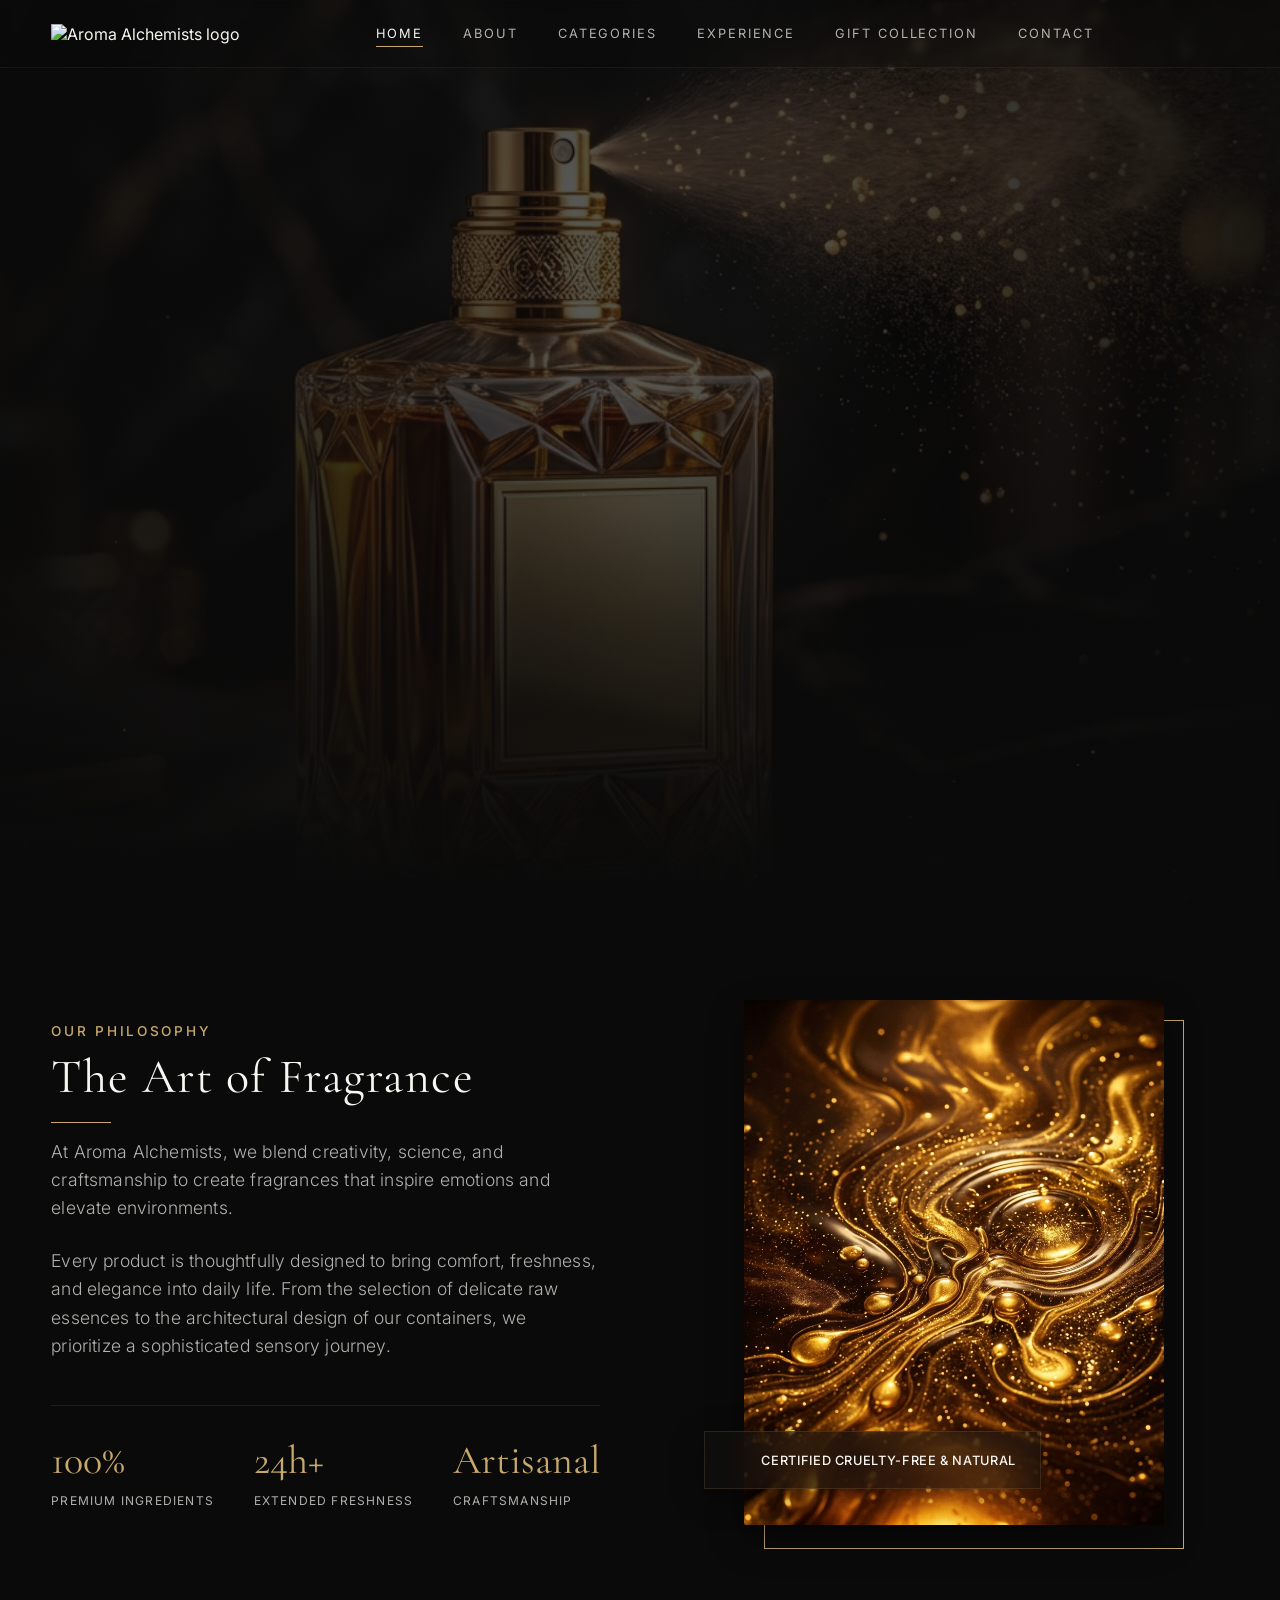
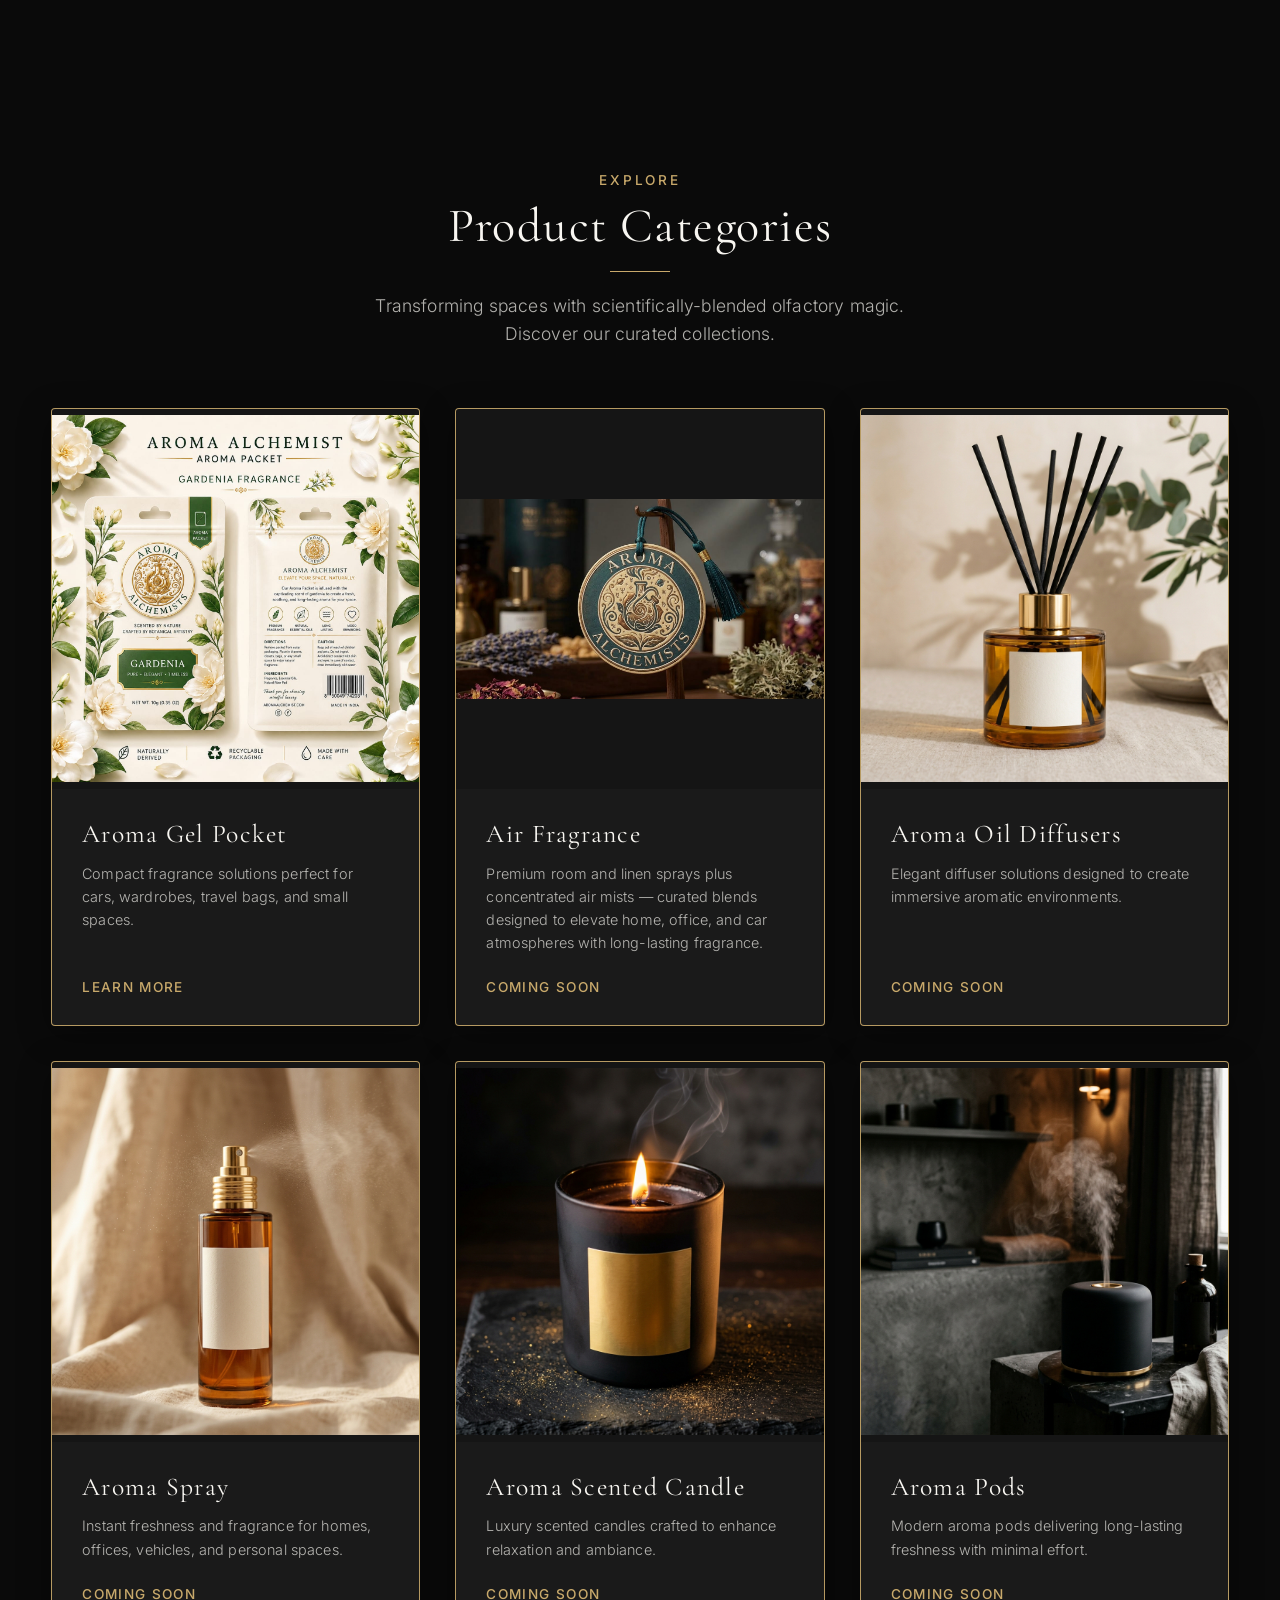
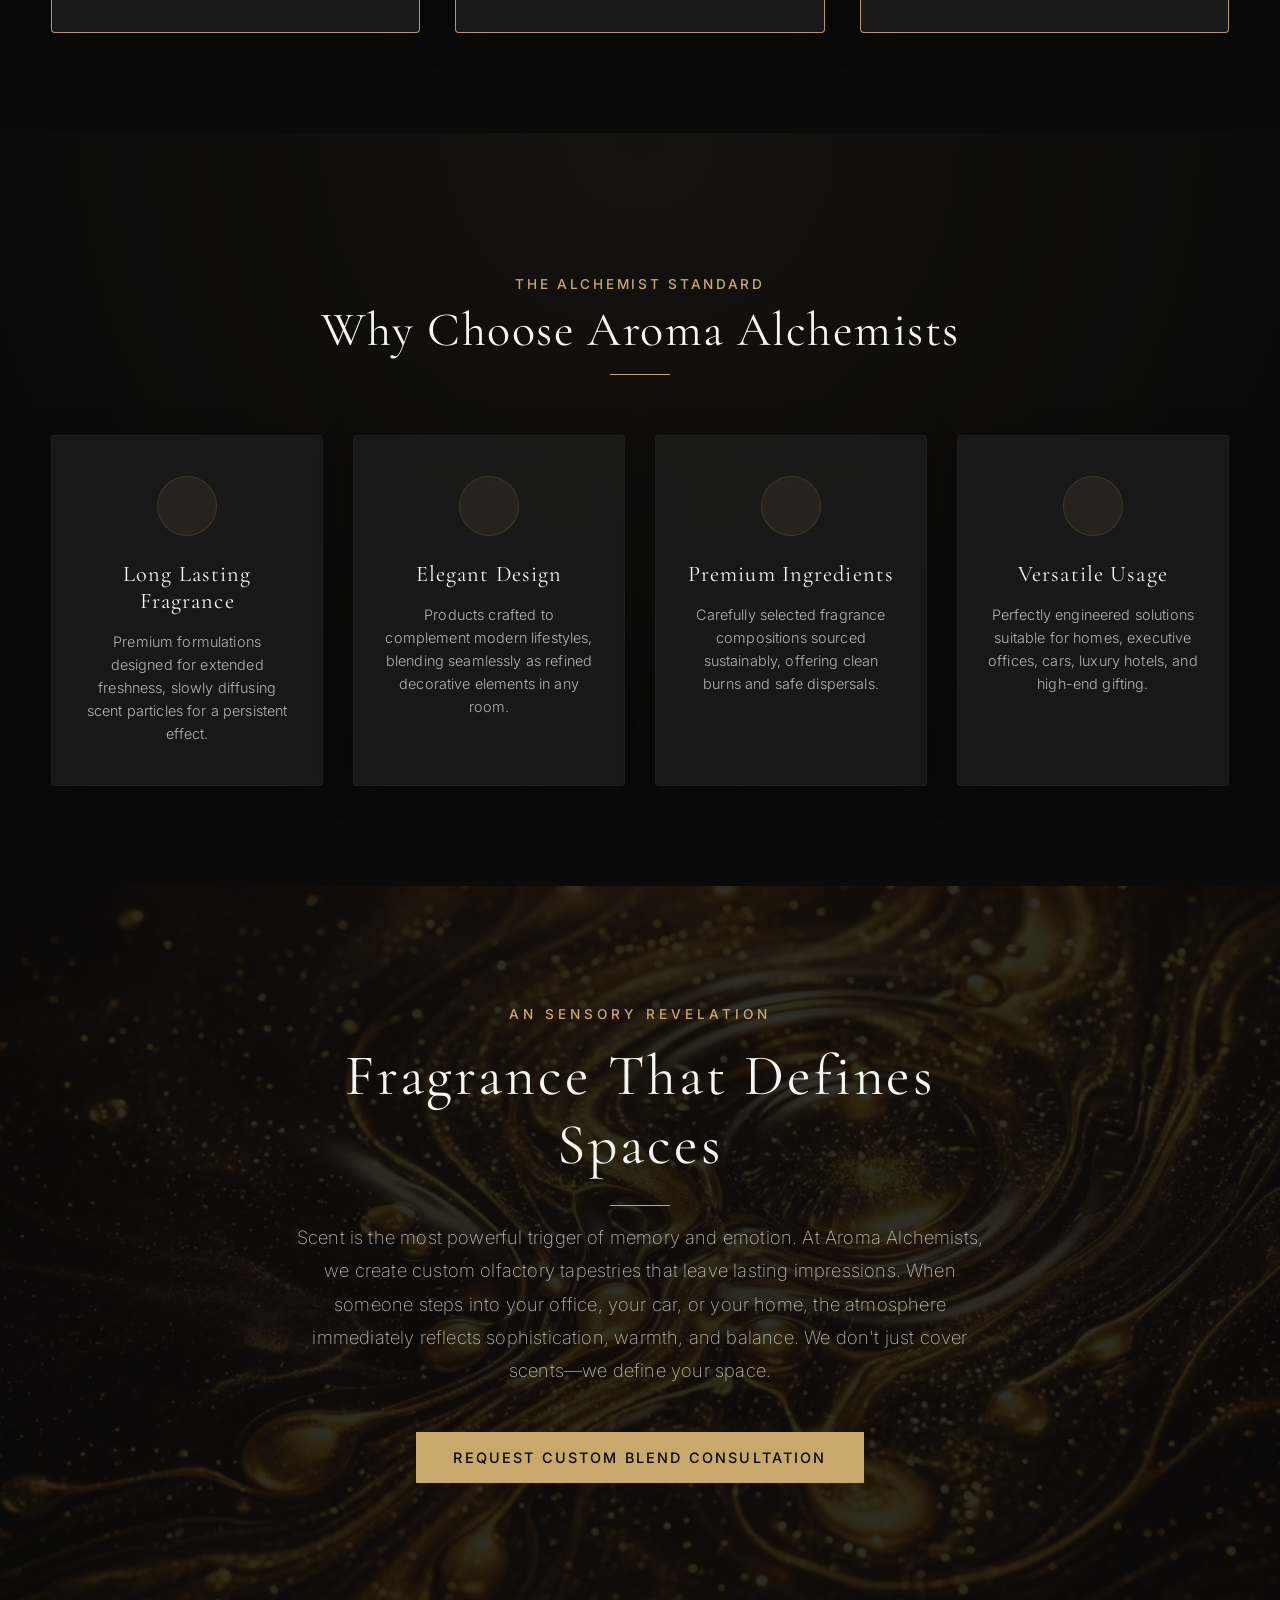
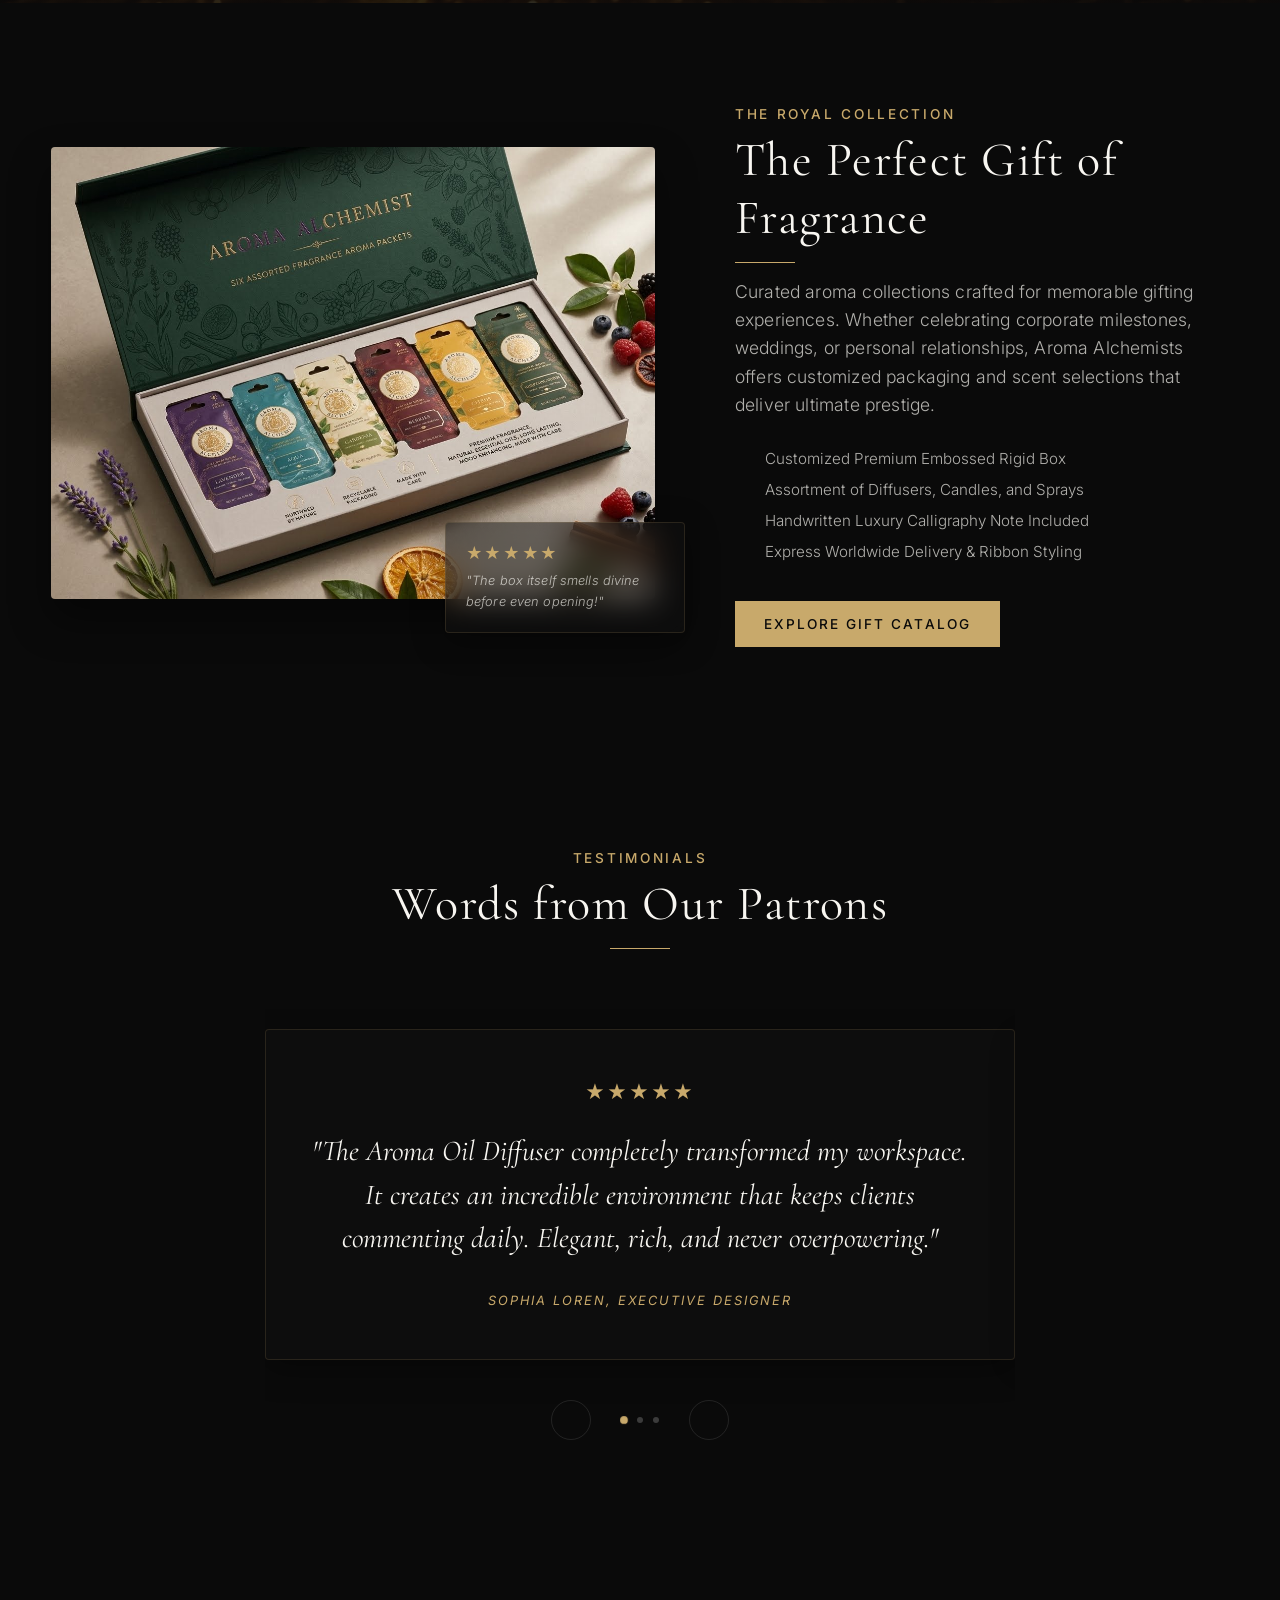
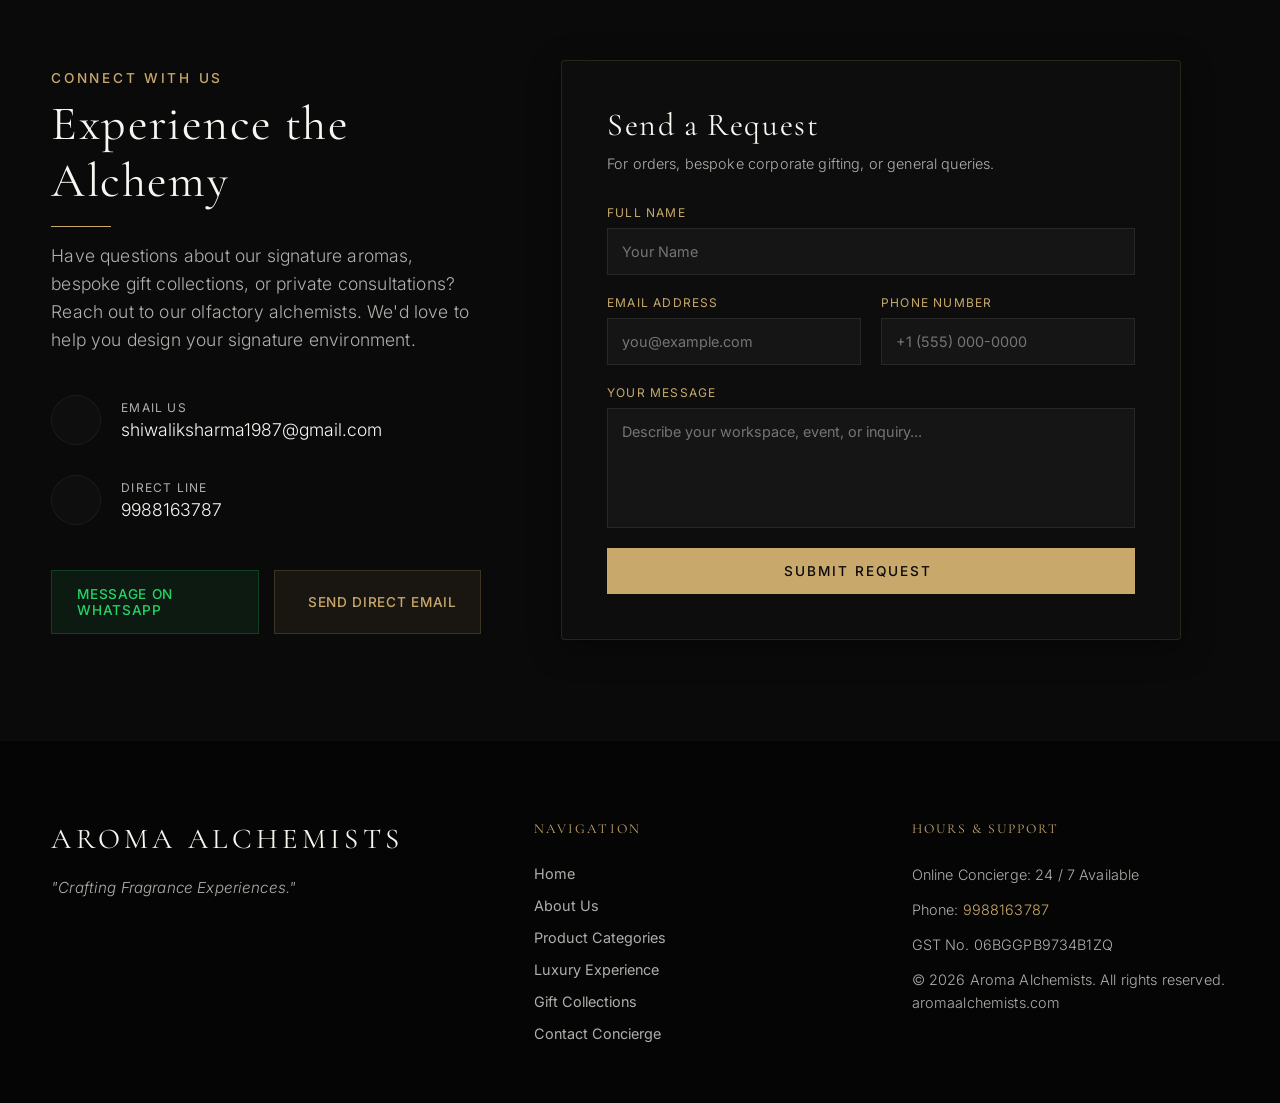
==== commit 6379ad26: "Swap categories: Air Fragrance image + description; move Aroma Pods to last position" ====
--- a/index.html
+++ b/index.html
@@ -157,14 +157,14 @@
                         </div>
                     </div>
 
-                    <!-- Category 2 -->
-                    <div class="category-card glass-card">
-                        <div class="category-img-wrap">
-                            <img src="assets/cat_pods.png" alt="Aroma Pods" class="category-img">
-                        </div>
-                        <div class="category-info">
-                            <h3 class="category-card-title">Aroma Pods</h3>
-                            <p class="category-card-desc">Modern aroma pods delivering long-lasting freshness with minimal effort.</p>
+                    <!-- Category 2 (Air Fragrance) -->
+                    <div class="category-card glass-card">
+                        <div class="category-img-wrap">
+                            <img src="assets/air%20fragrance%20tags.jpeg" alt="Air Fragrance" class="category-img">
+                        </div>
+                        <div class="category-info">
+                            <h3 class="category-card-title">Air Fragrance</h3>
+                            <p class="category-card-desc">Premium room and linen sprays plus concentrated air mists — curated blends designed to elevate home, office, and car atmospheres with long-lasting fragrance.</p>
                             <span class="btn-text-gold">Coming Soon</span>
                         </div>
                     </div>
@@ -205,14 +205,14 @@
                         </div>
                     </div>
 
-                    <!-- Category 6 -->
-                    <div class="category-card glass-card">
-                        <div class="category-img-wrap">
-                            <img src="assets/cat_gift_pack.png" alt="Gift Packs" class="category-img">
-                        </div>
-                        <div class="category-info">
-                            <h3 class="category-card-title">Gift Packs</h3>
-                            <p class="category-card-desc">Beautifully curated fragrance collections perfect for gifting and special occasions.</p>
+                    <!-- Category 6 (Aroma Pods - moved) -->
+                    <div class="category-card glass-card">
+                        <div class="category-img-wrap">
+                            <img src="assets/cat_pods.png" alt="Aroma Pods" class="category-img">
+                        </div>
+                        <div class="category-info">
+                            <h3 class="category-card-title">Aroma Pods</h3>
+                            <p class="category-card-desc">Modern aroma pods delivering long-lasting freshness with minimal effort.</p>
                             <span class="btn-text-gold">Coming Soon</span>
                         </div>
                     </div>
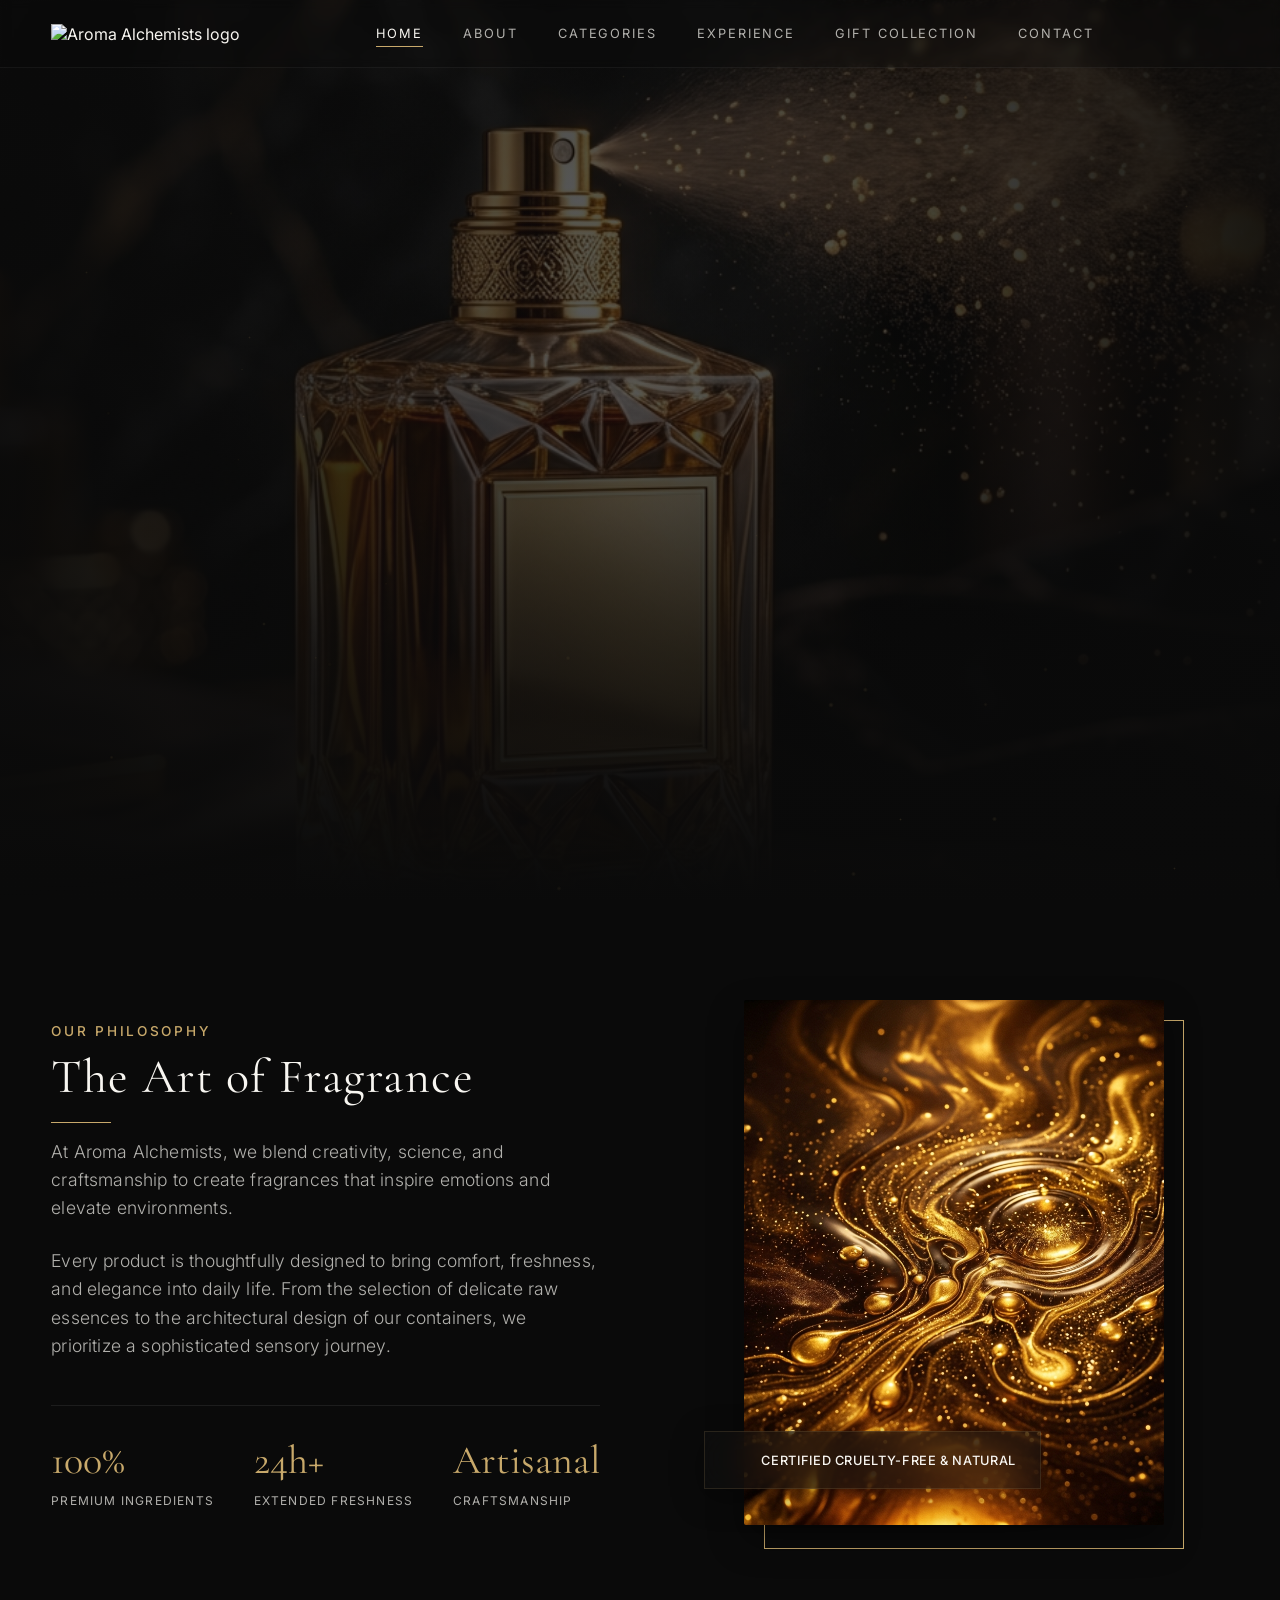
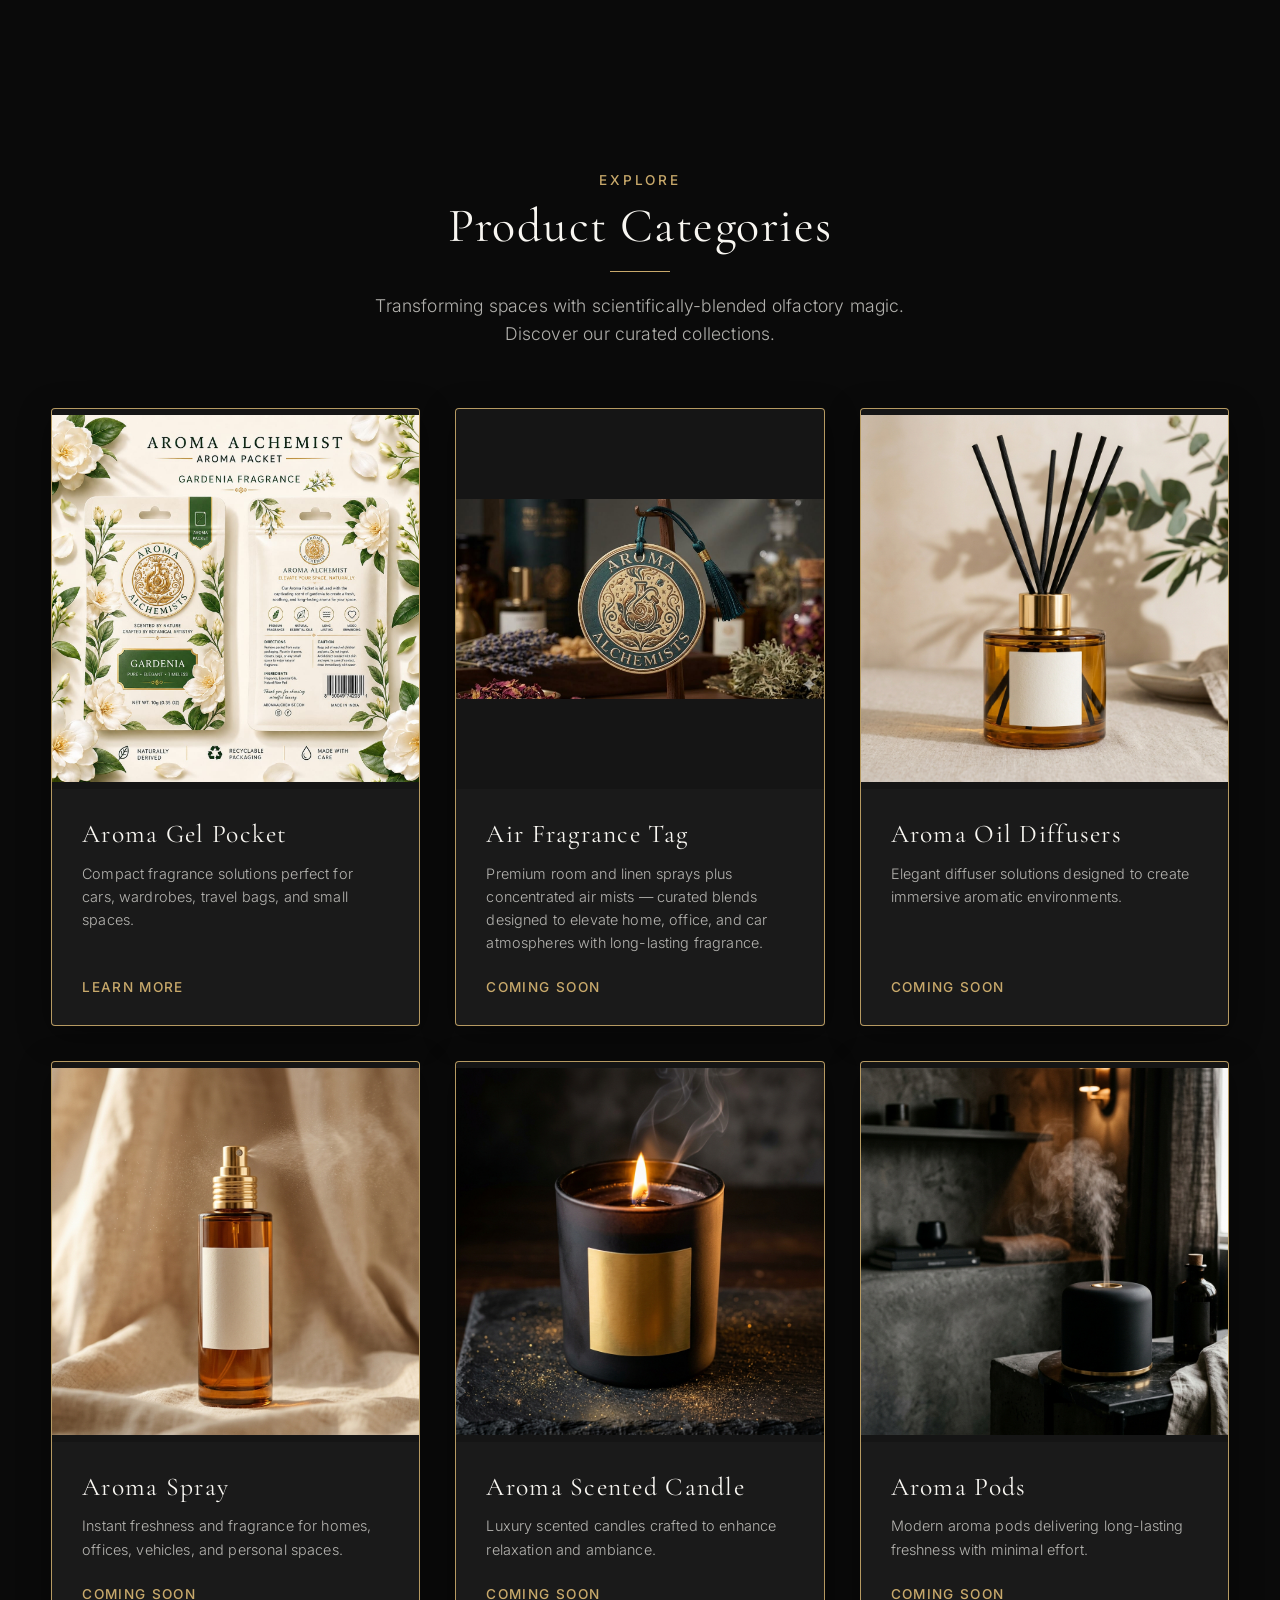
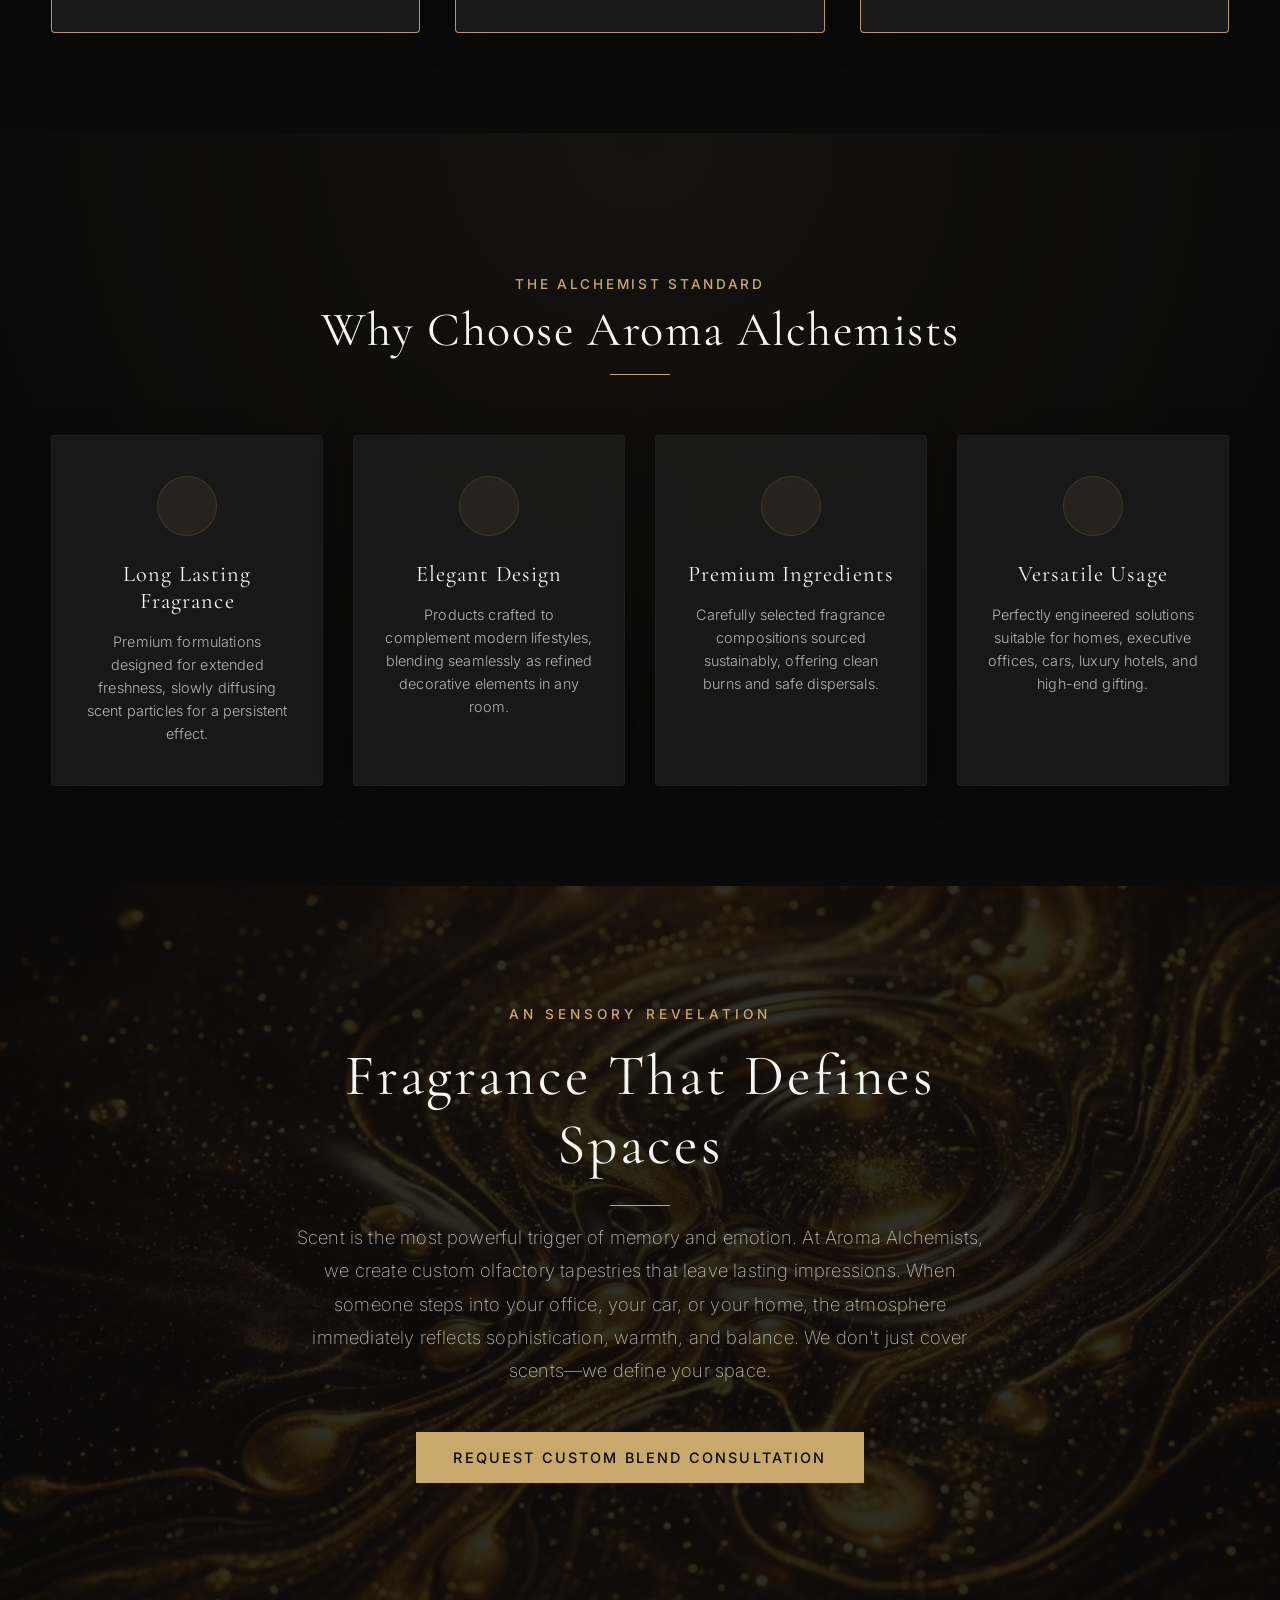
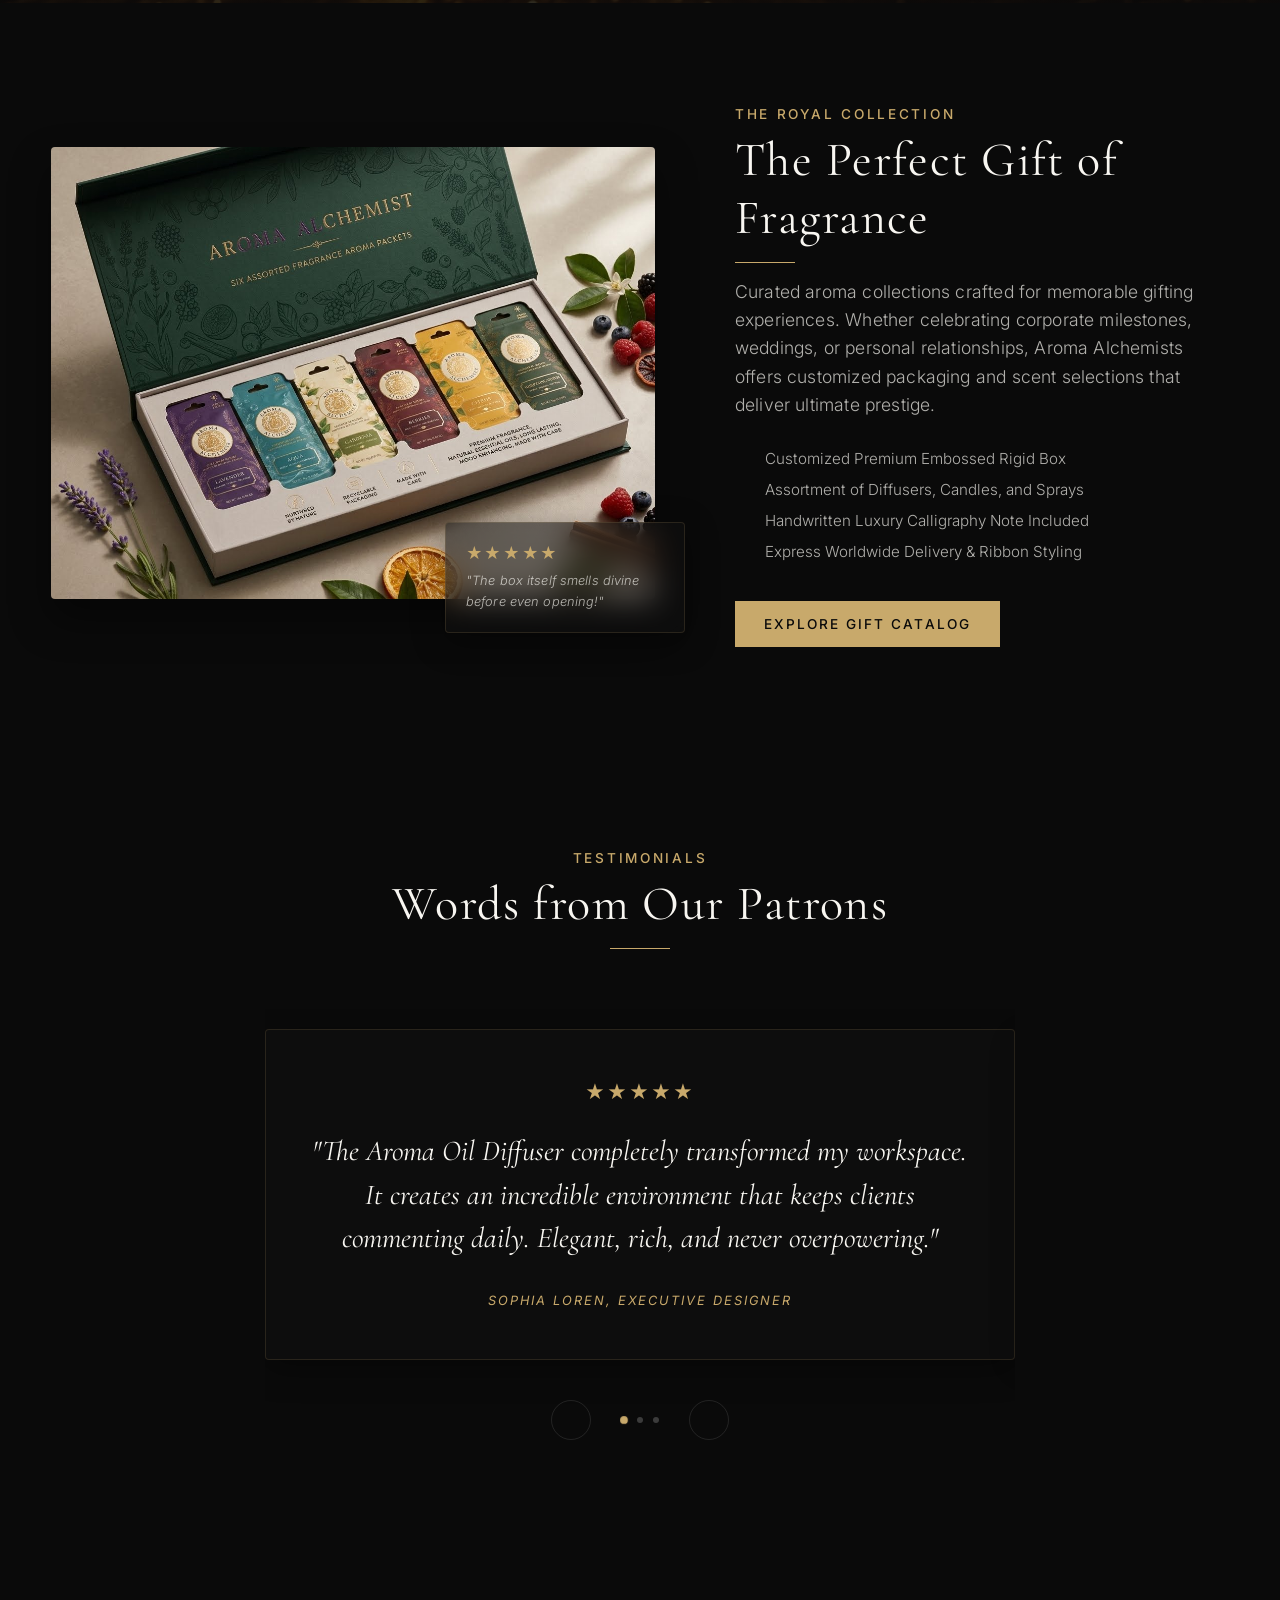
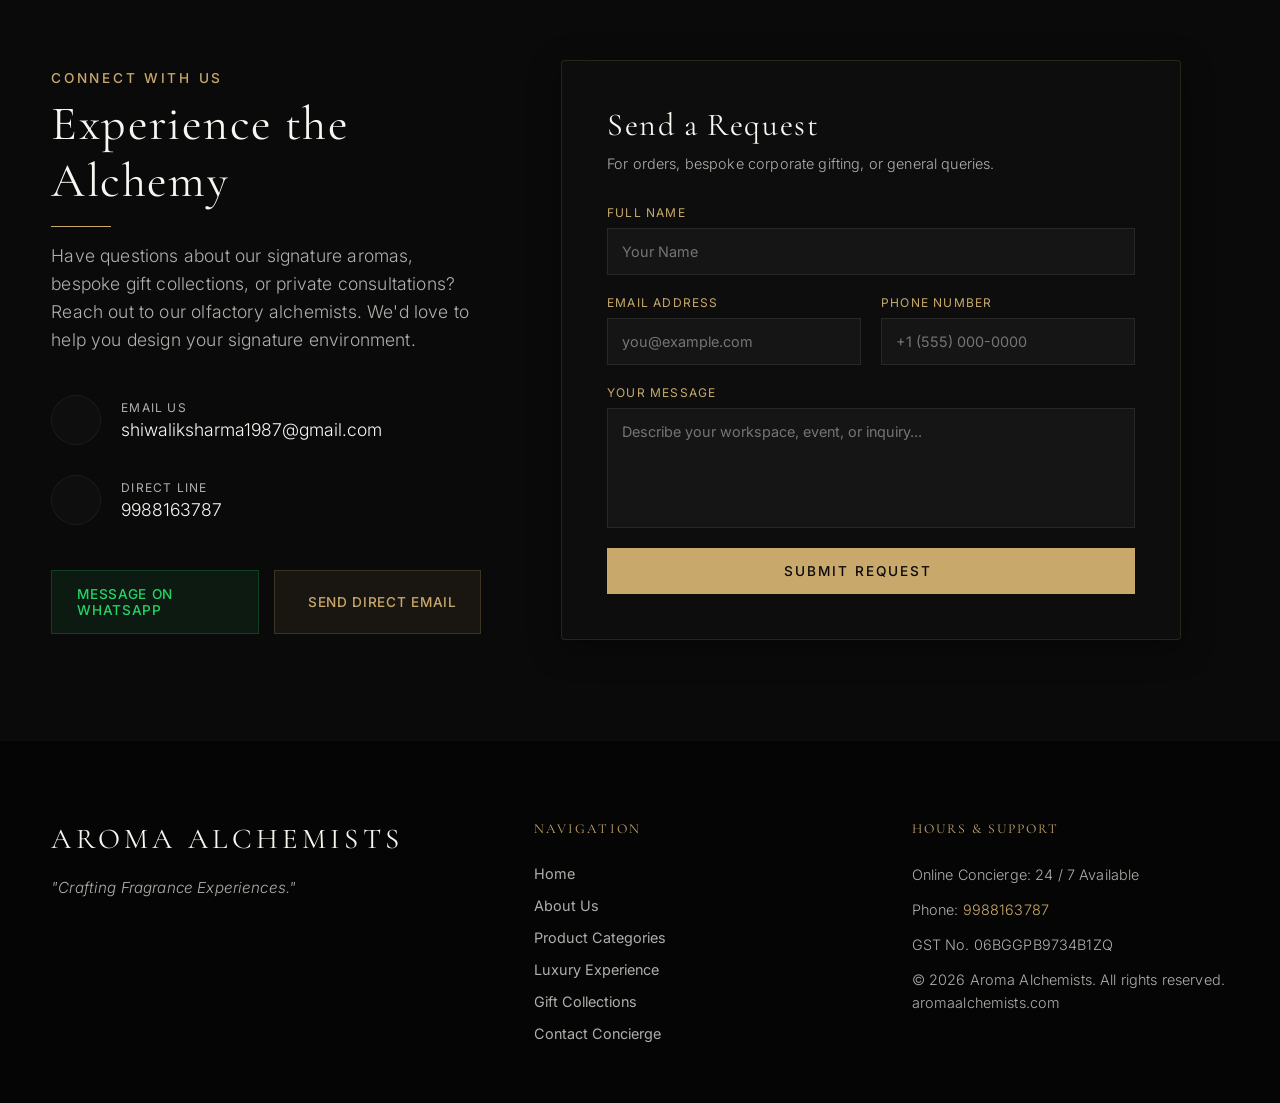
==== commit f76e1cad: "Update Air Fragrance Tag label" ====
--- a/index.html
+++ b/index.html
@@ -157,13 +157,13 @@
                         </div>
                     </div>
 
-                    <!-- Category 2 (Air Fragrance) -->
-                    <div class="category-card glass-card">
-                        <div class="category-img-wrap">
-                            <img src="assets/air%20fragrance%20tags.jpeg" alt="Air Fragrance" class="category-img">
-                        </div>
-                        <div class="category-info">
-                            <h3 class="category-card-title">Air Fragrance</h3>
+                    <!-- Category 2 (Air Fragrance Tag) -->
+                    <div class="category-card glass-card">
+                        <div class="category-img-wrap">
+                            <img src="assets/air%20fragrance%20tags.jpeg" alt="Air Fragrance Tag" class="category-img">
+                        </div>
+                        <div class="category-info">
+                            <h3 class="category-card-title">Air Fragrance Tag</h3>
                             <p class="category-card-desc">Premium room and linen sprays plus concentrated air mists — curated blends designed to elevate home, office, and car atmospheres with long-lasting fragrance.</p>
                             <span class="btn-text-gold">Coming Soon</span>
                         </div>
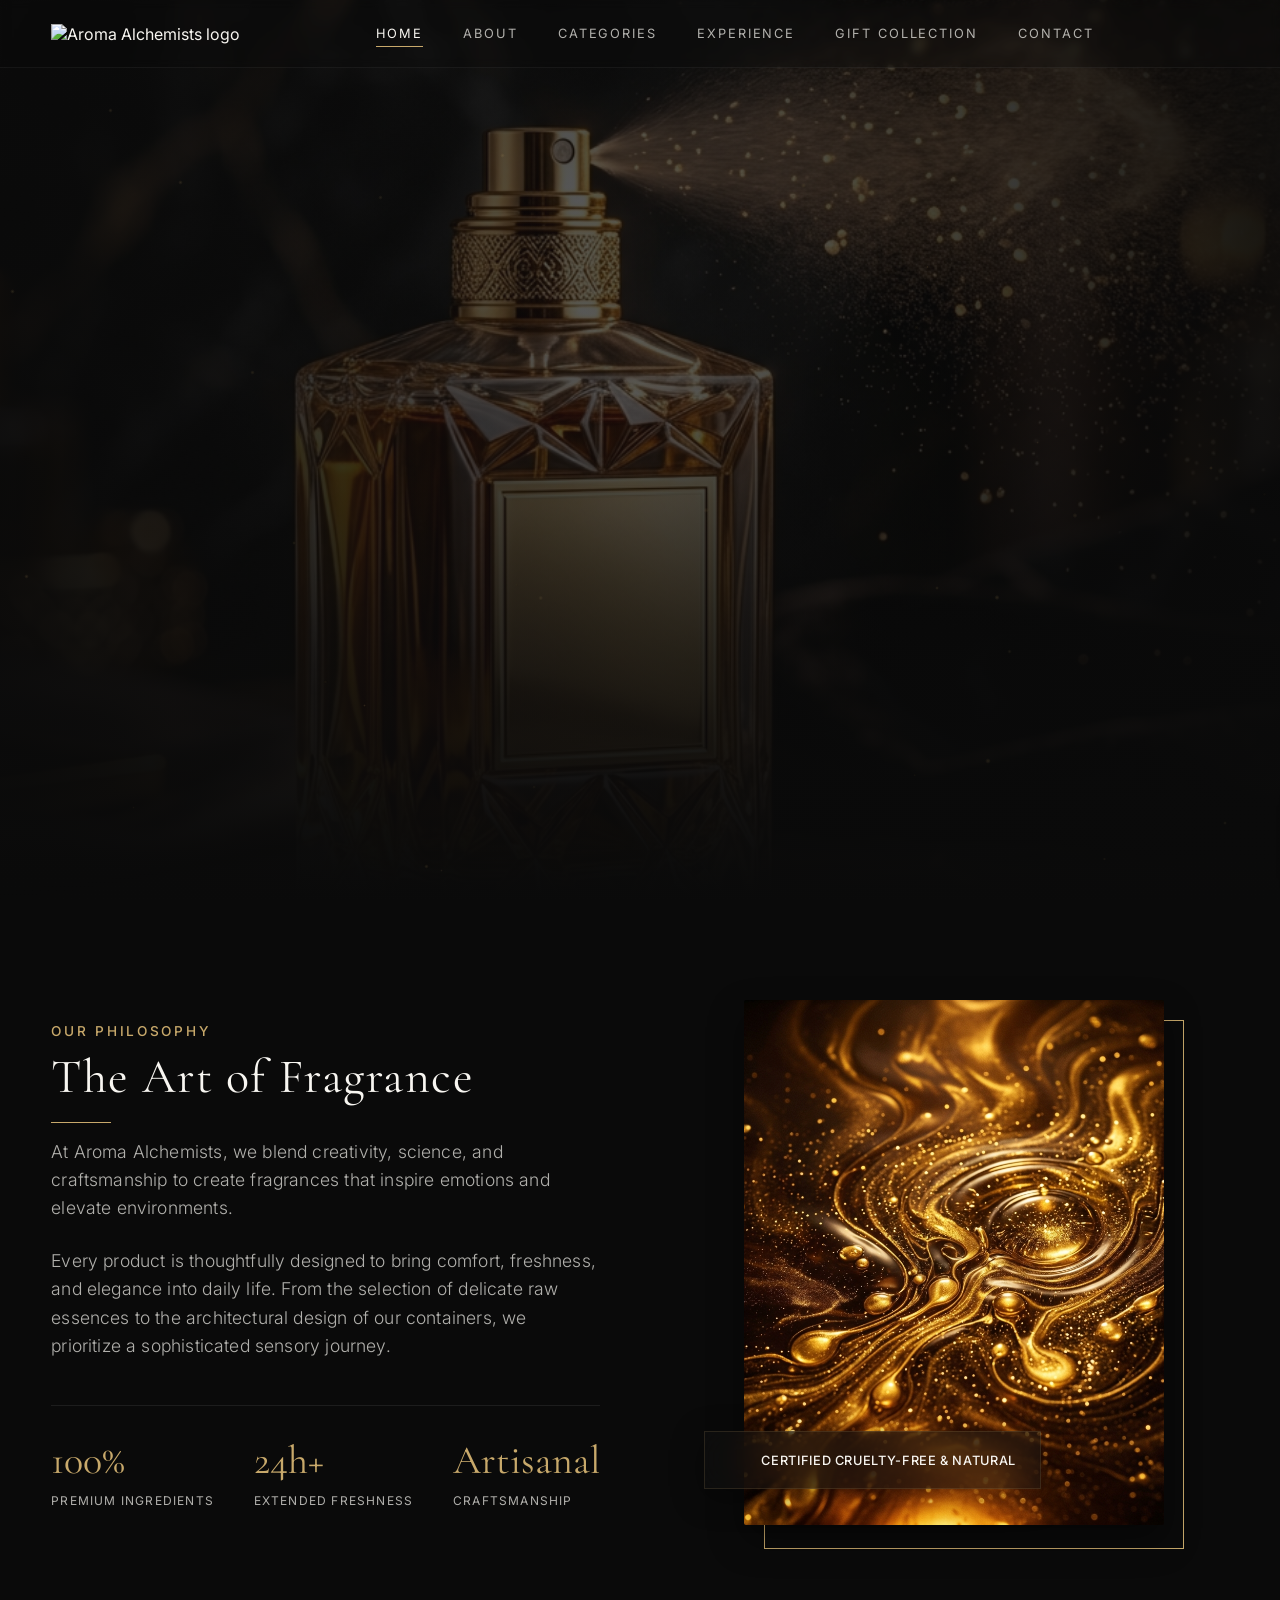
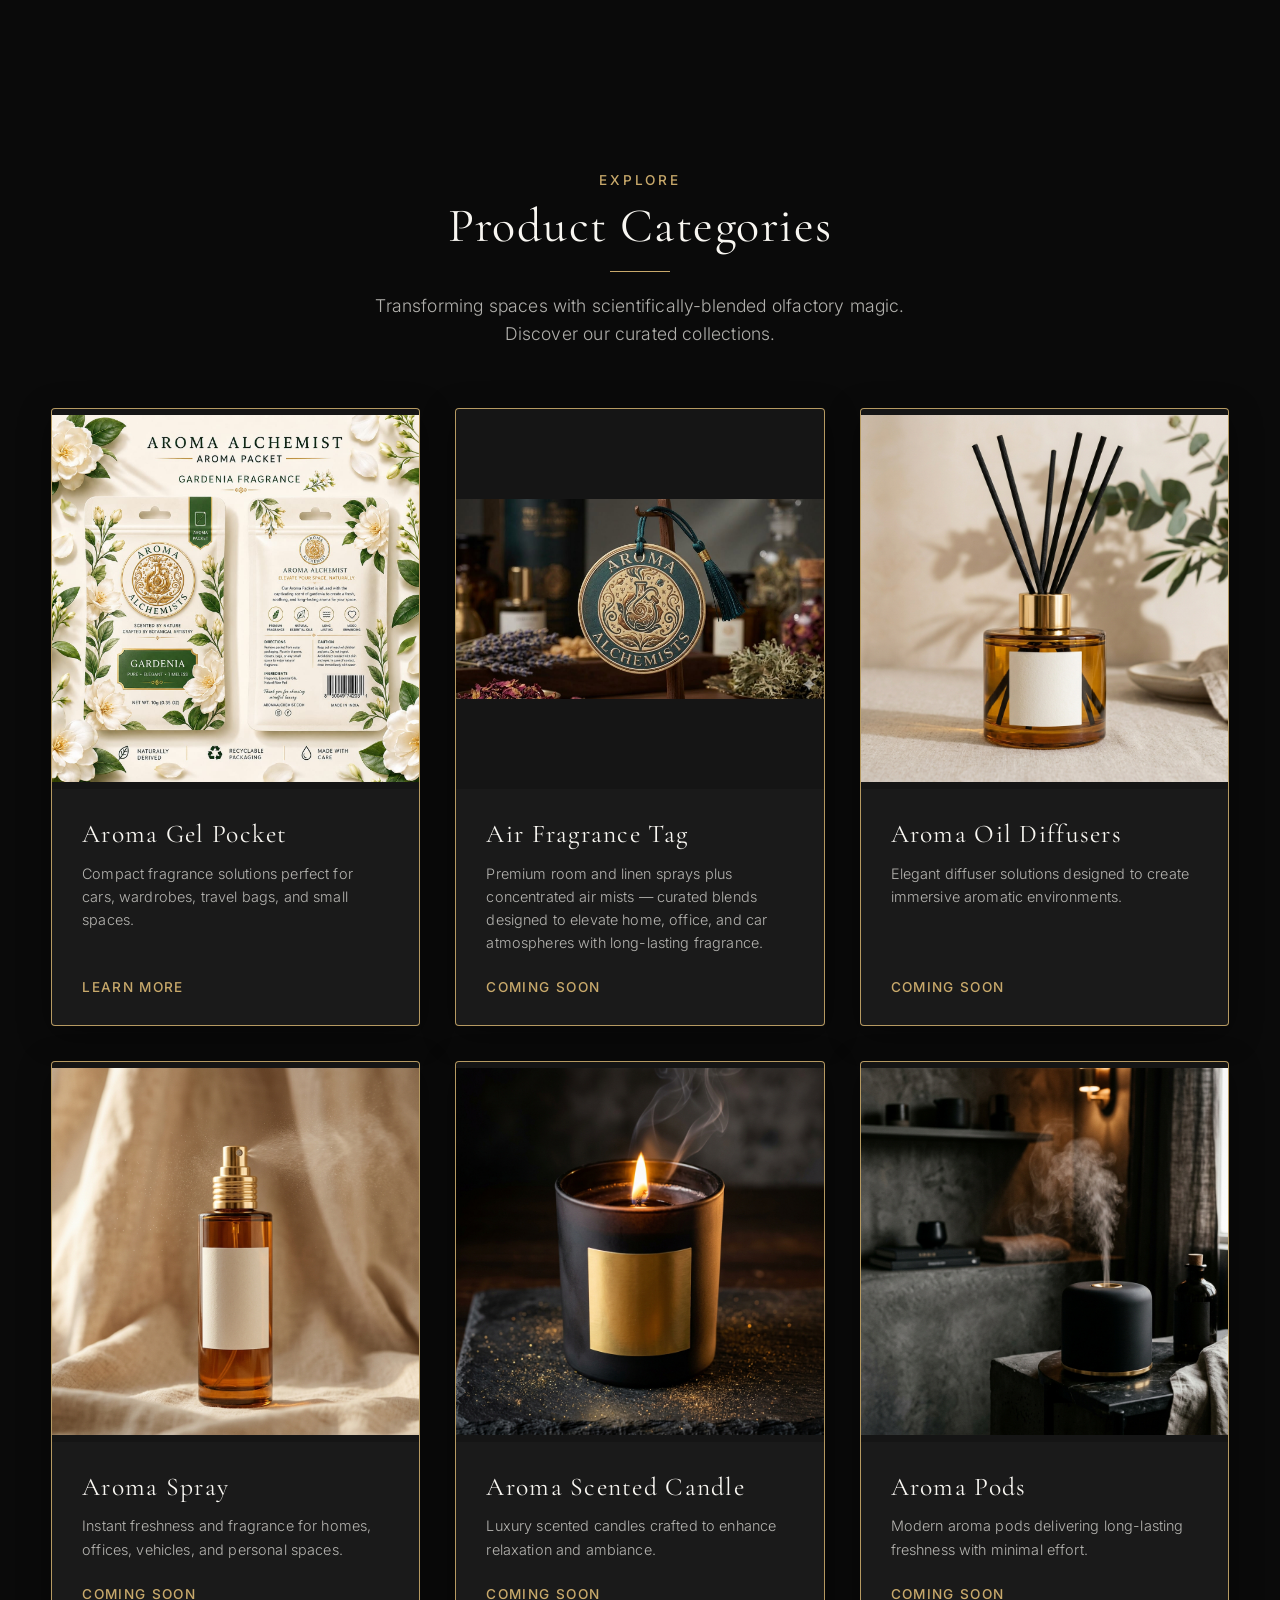
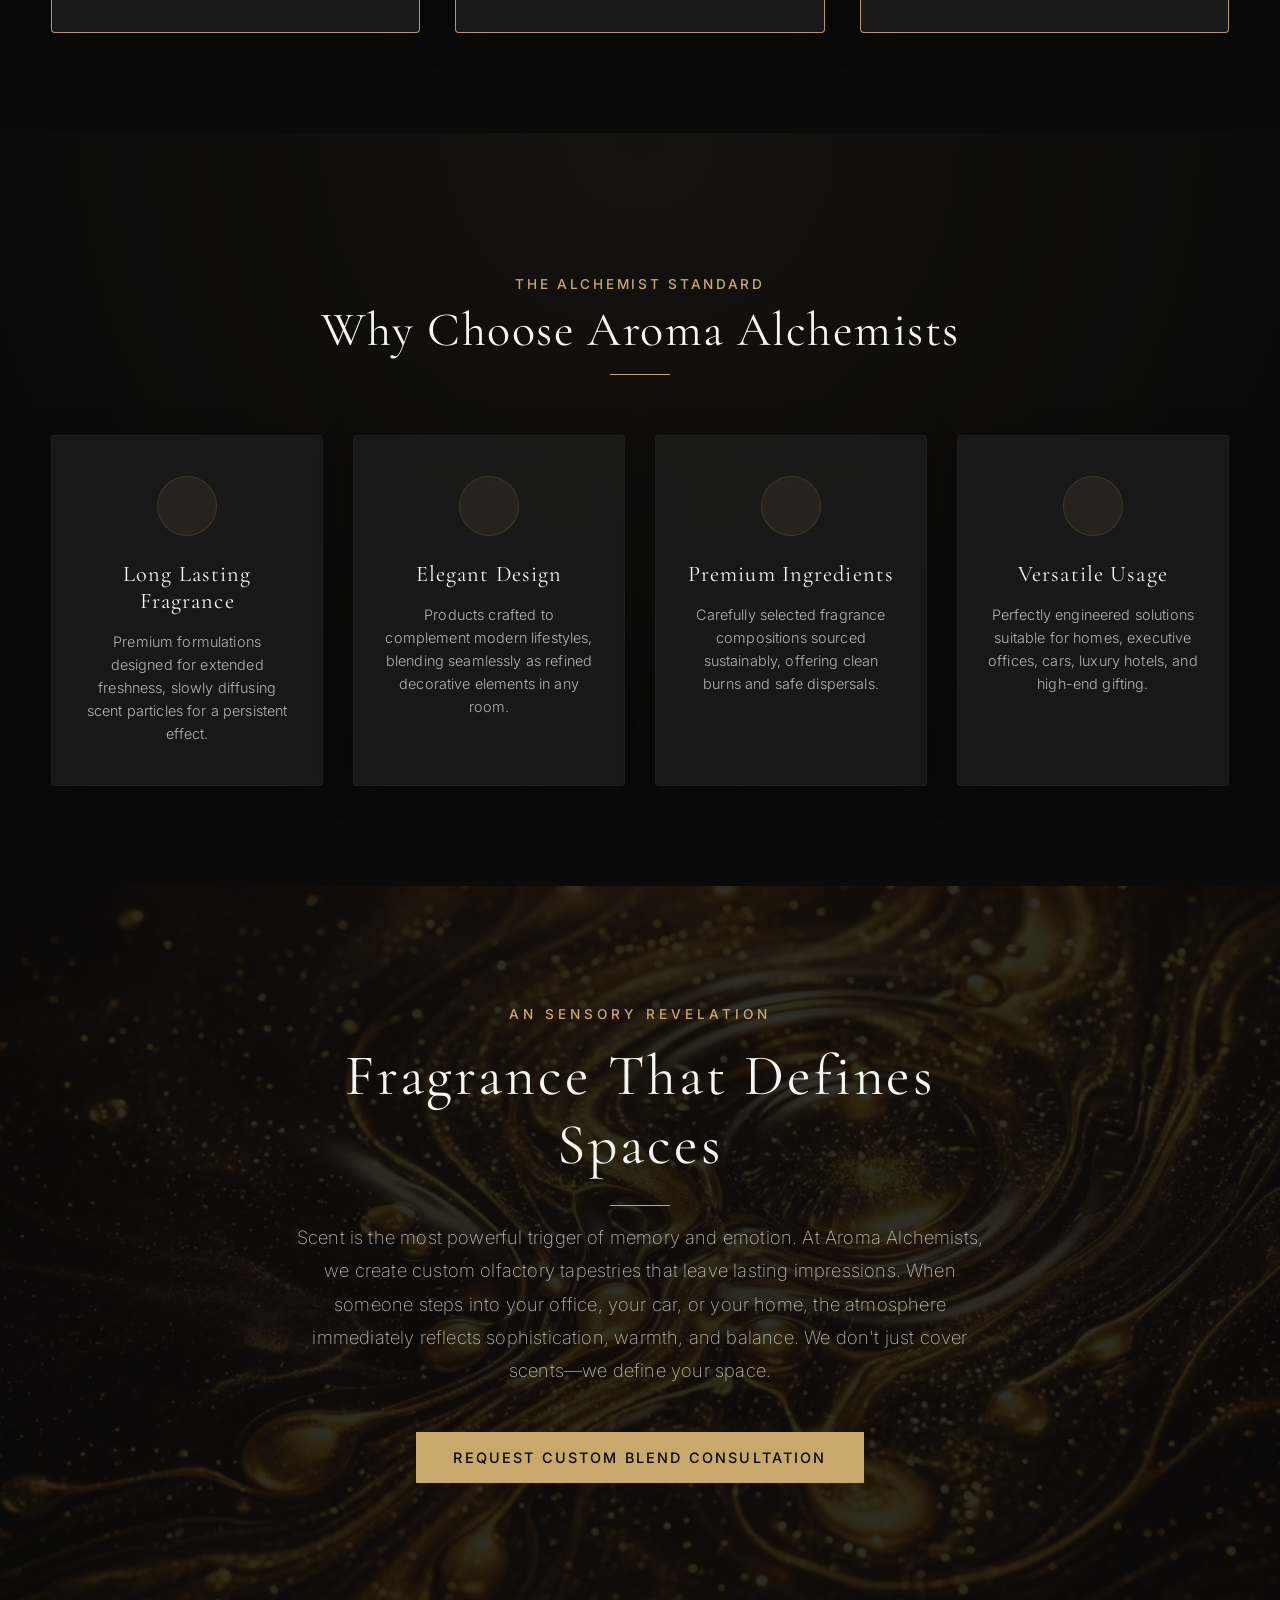
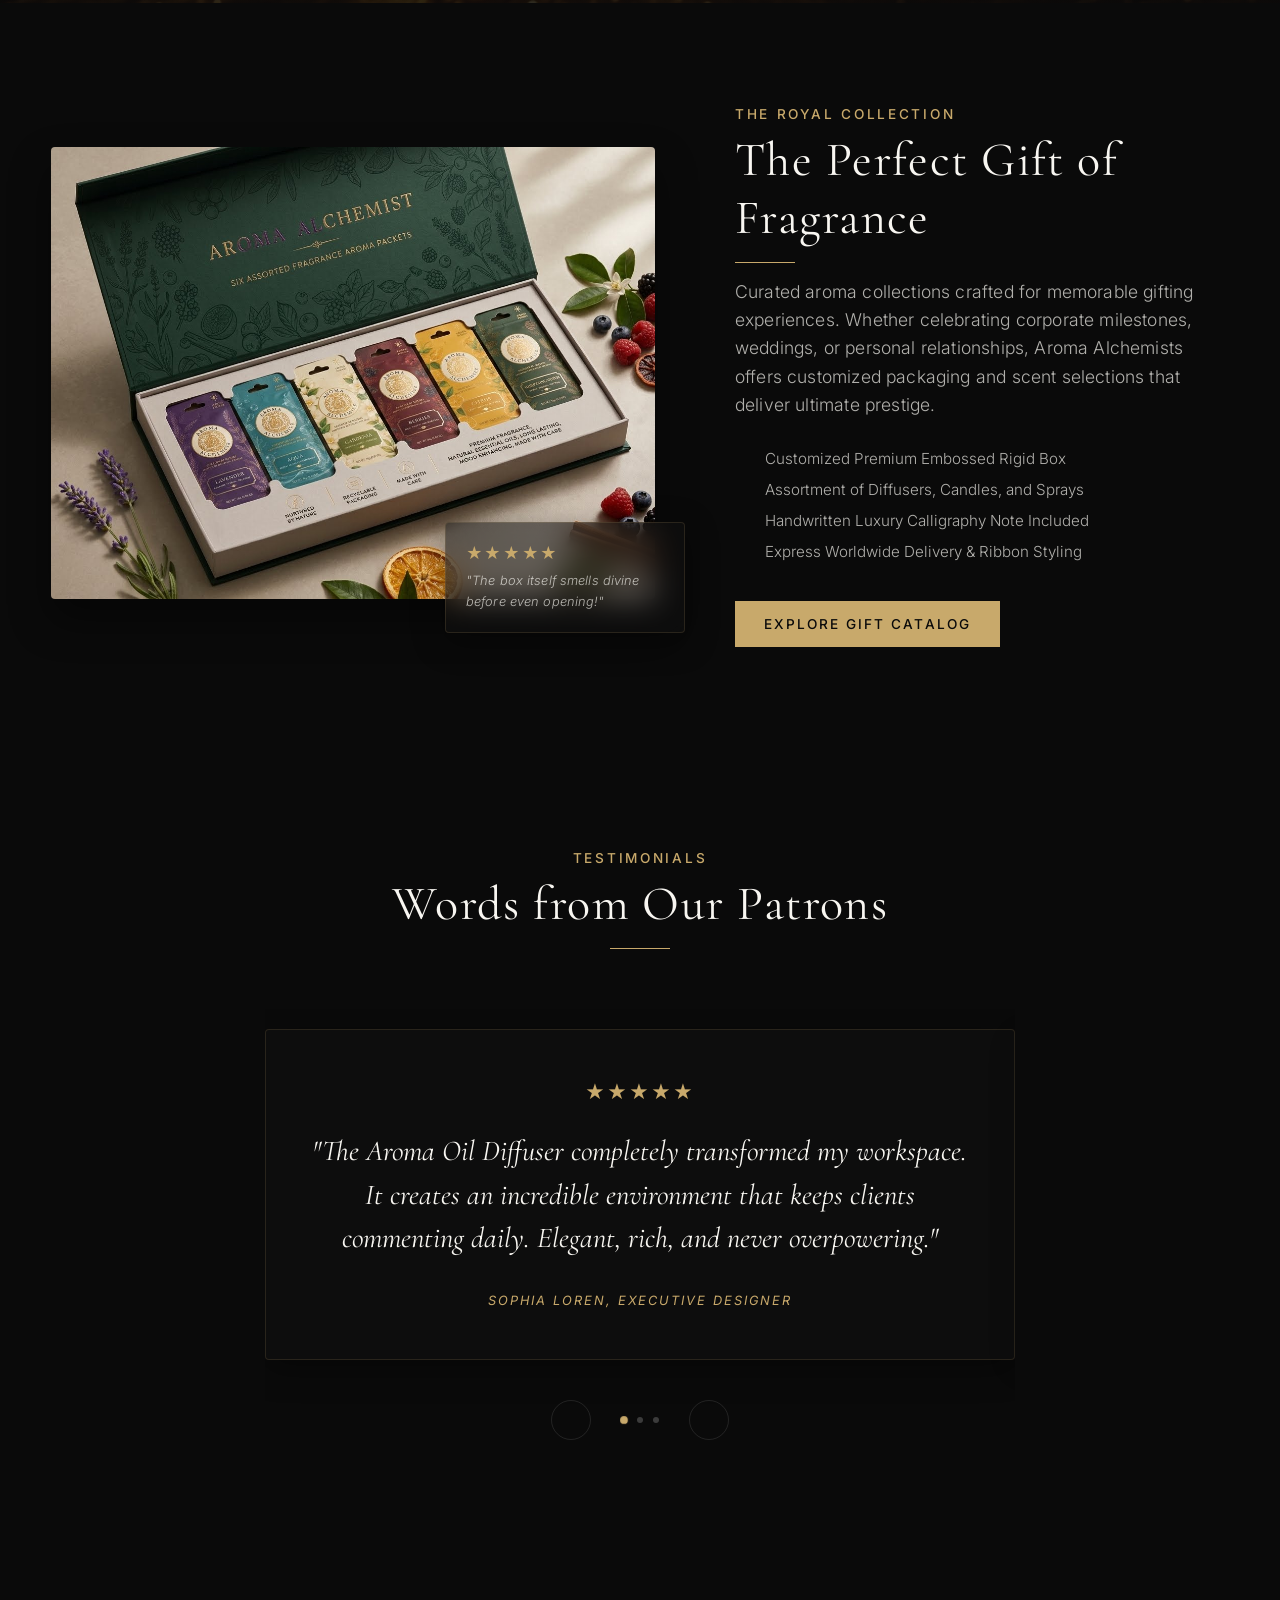
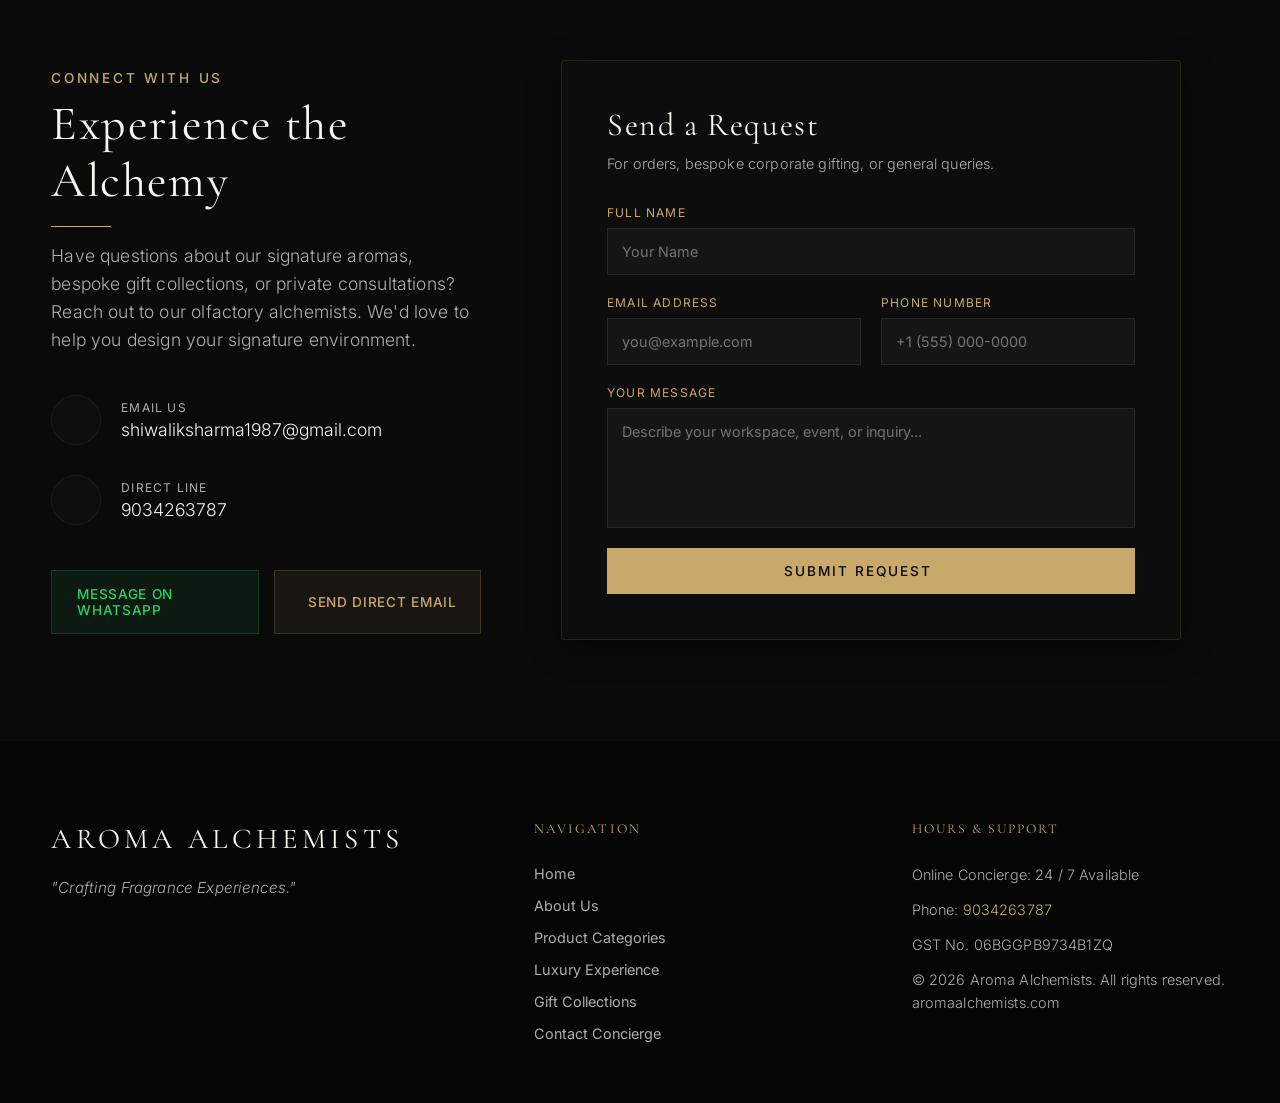
==== commit db6b4911: "Update visible contact phone number to 9034263787" ====
--- a/index.html
+++ b/index.html
@@ -392,7 +392,7 @@
                                 </div>
                                 <div class="method-meta">
                                     <span class="method-label">Direct Line</span>
-                                    <a href="tel:9988163787" class="method-link">9988163787</a>
+                                    <a href="tel:9034263787" class="method-link">9034263787</a>
                                 </div>
                             </div>
                         </div>
@@ -469,7 +469,7 @@
             <div class="footer-info-column">
                 <h4 class="footer-heading">Hours & Support</h4>
                 <p class="footer-info-text">Online Concierge: 24 / 7 Available</p>
-                <p class="footer-info-text">Phone: <a href="tel:9988163787" class="footer-link">9988163787</a></p>
+                <p class="footer-info-text">Phone: <a href="tel:9034263787" class="footer-link">9034263787</a></p>
                 <p class="footer-info-text">GST No. 06BGGPB9734B1ZQ</p>
                 <p class="footer-info-text">&copy; 2026 Aroma Alchemists. All rights reserved. aromaalchemists.com</p>
             </div>
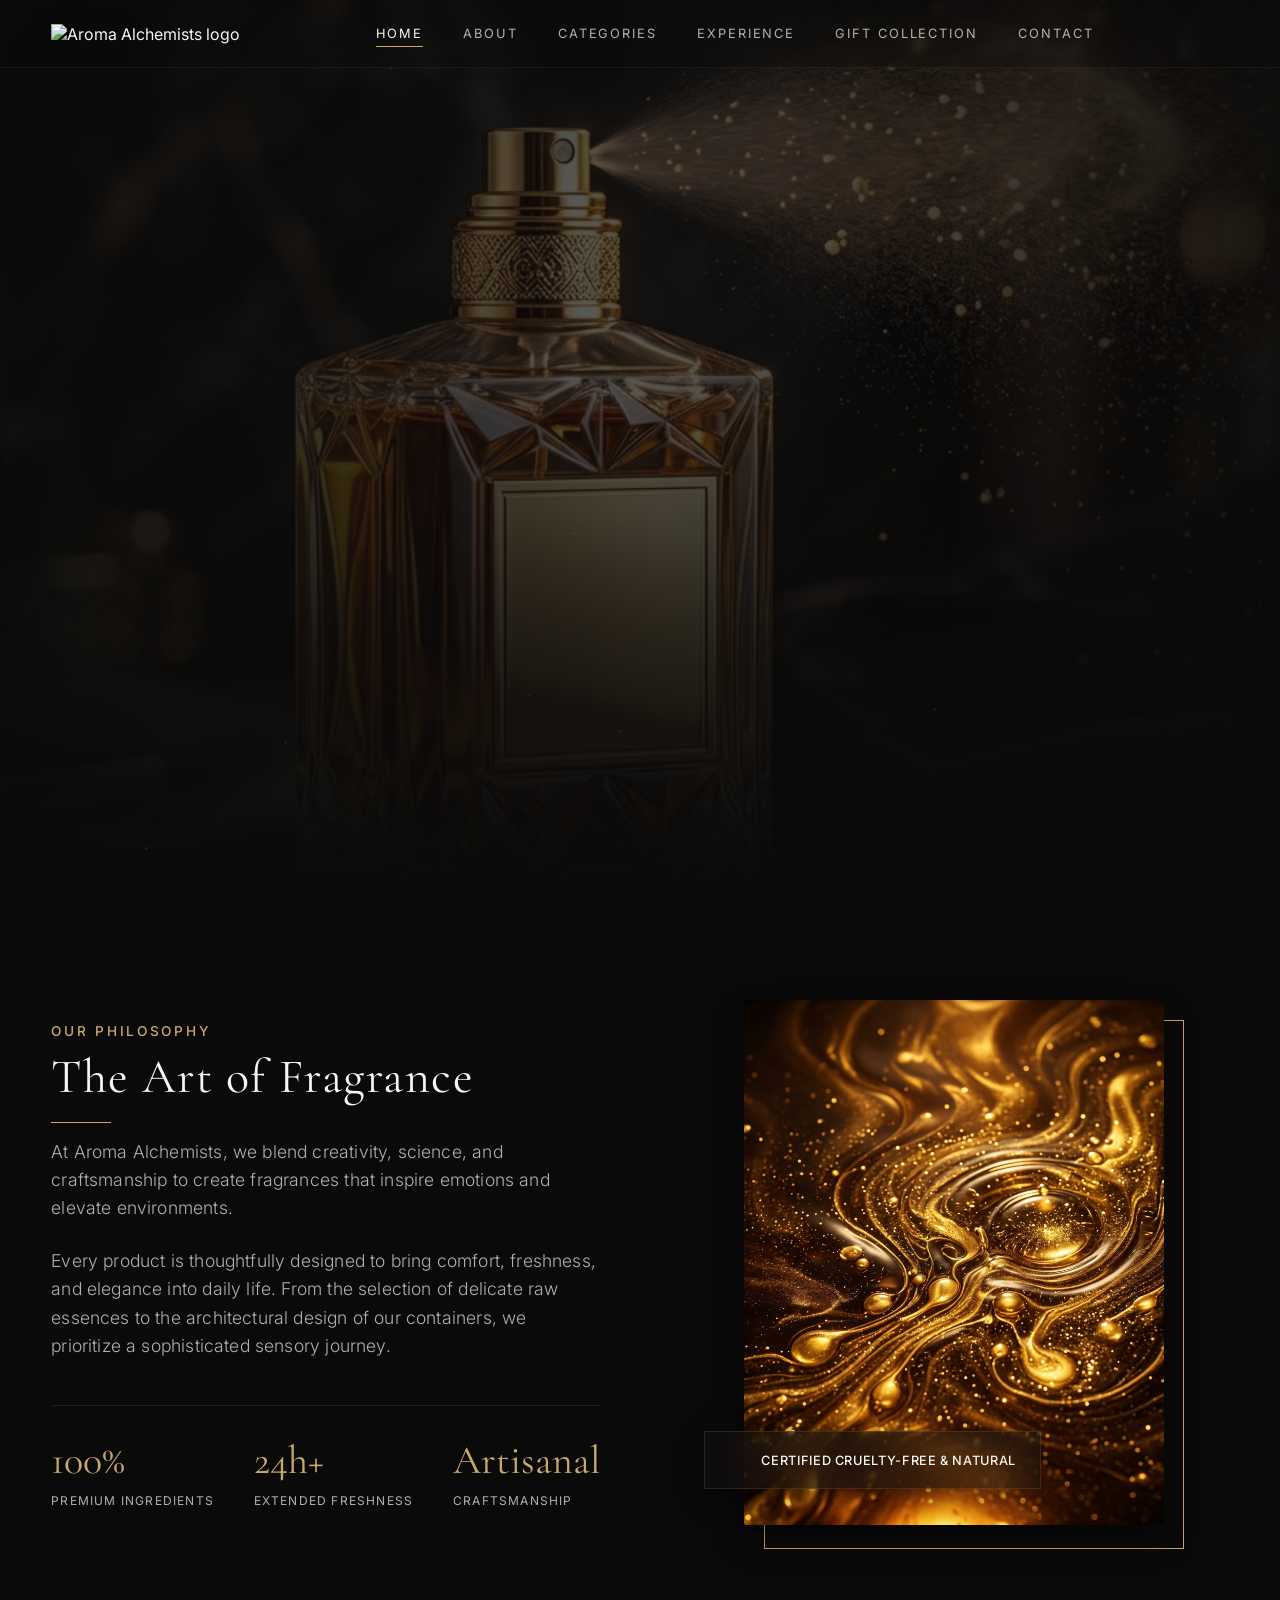
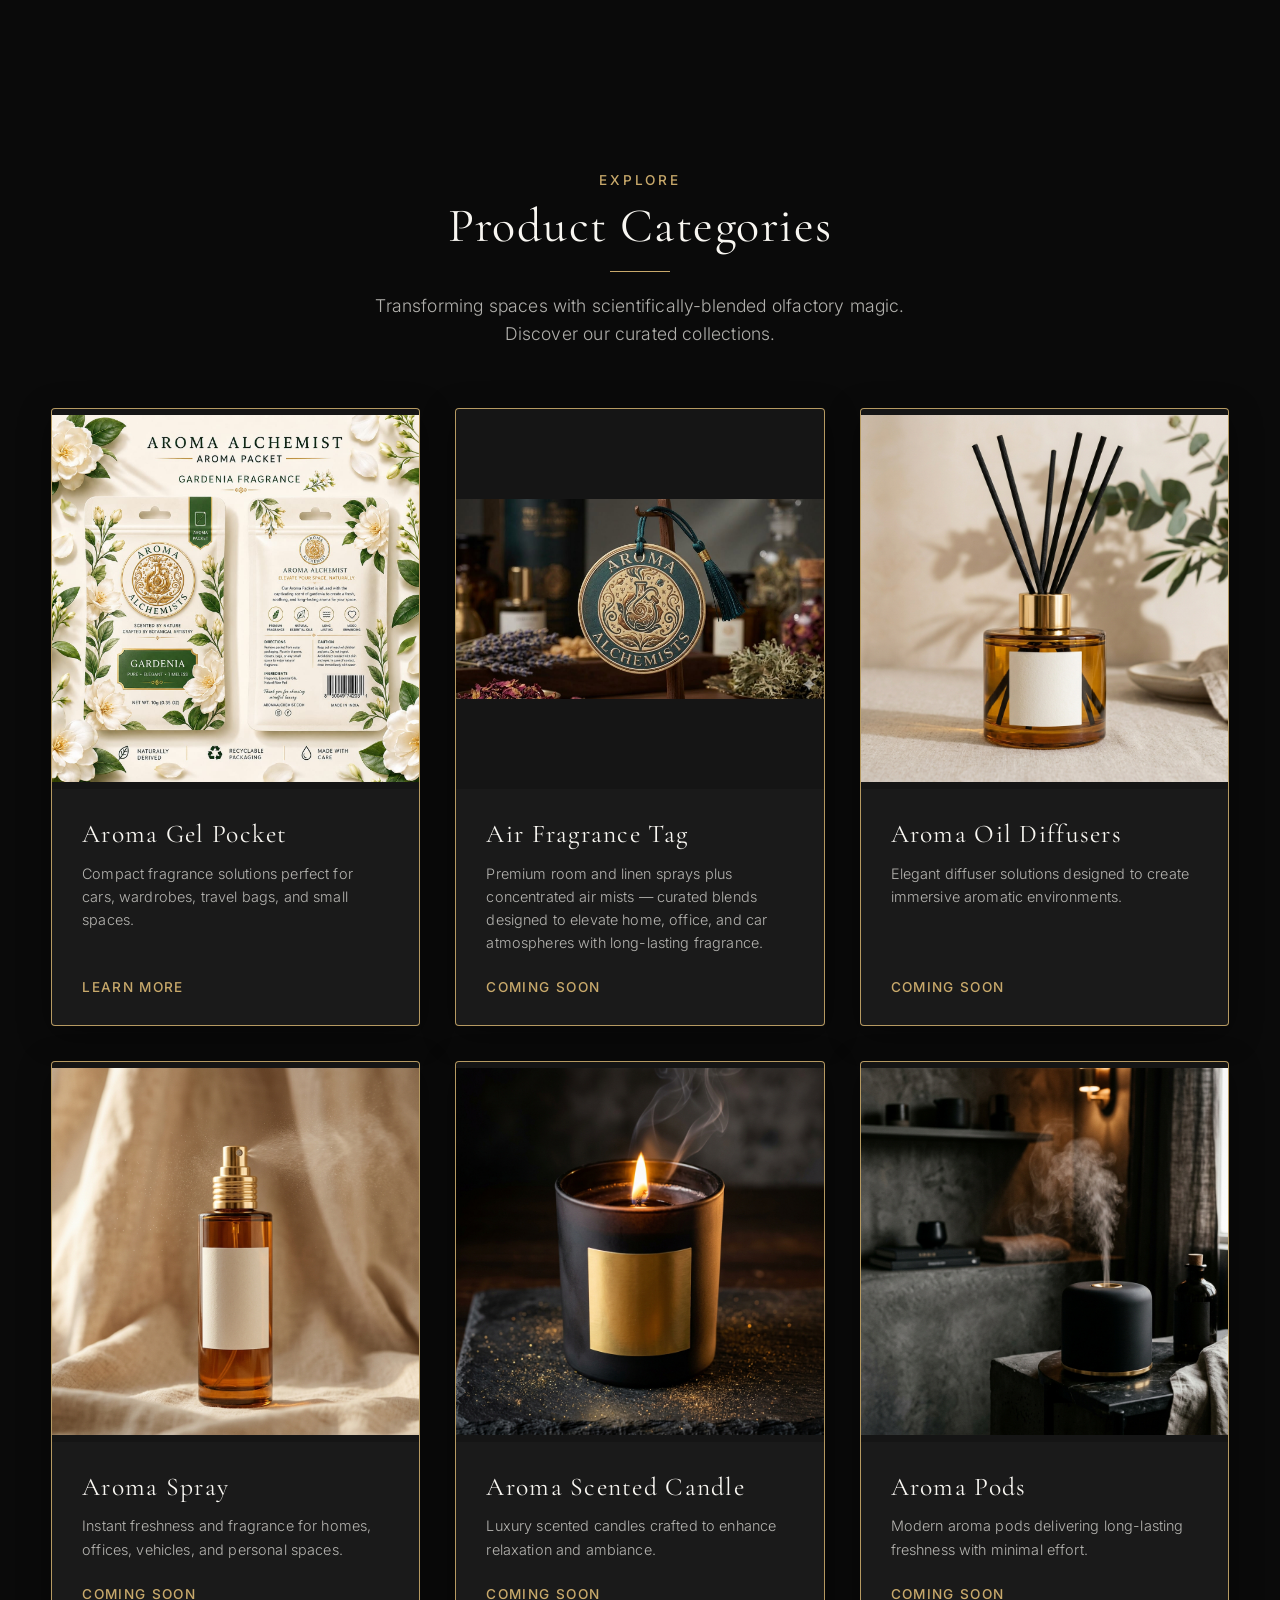
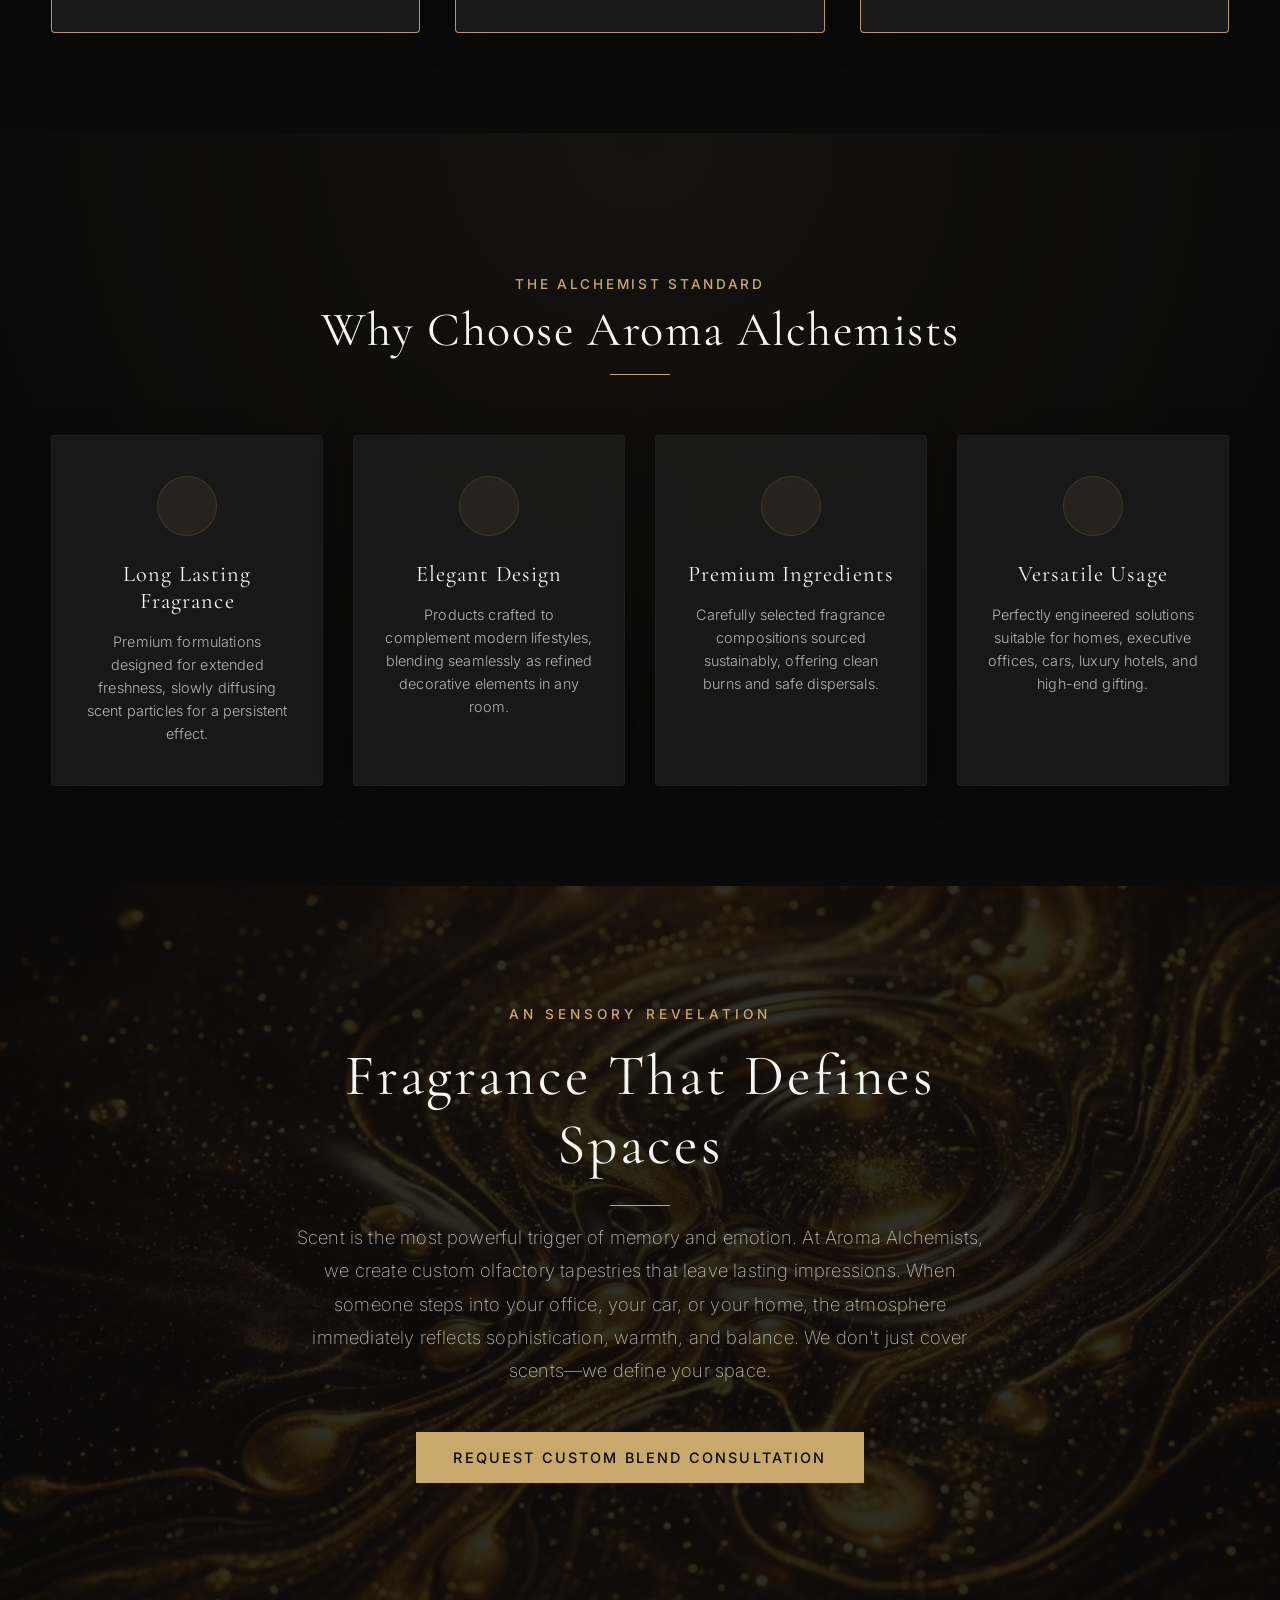
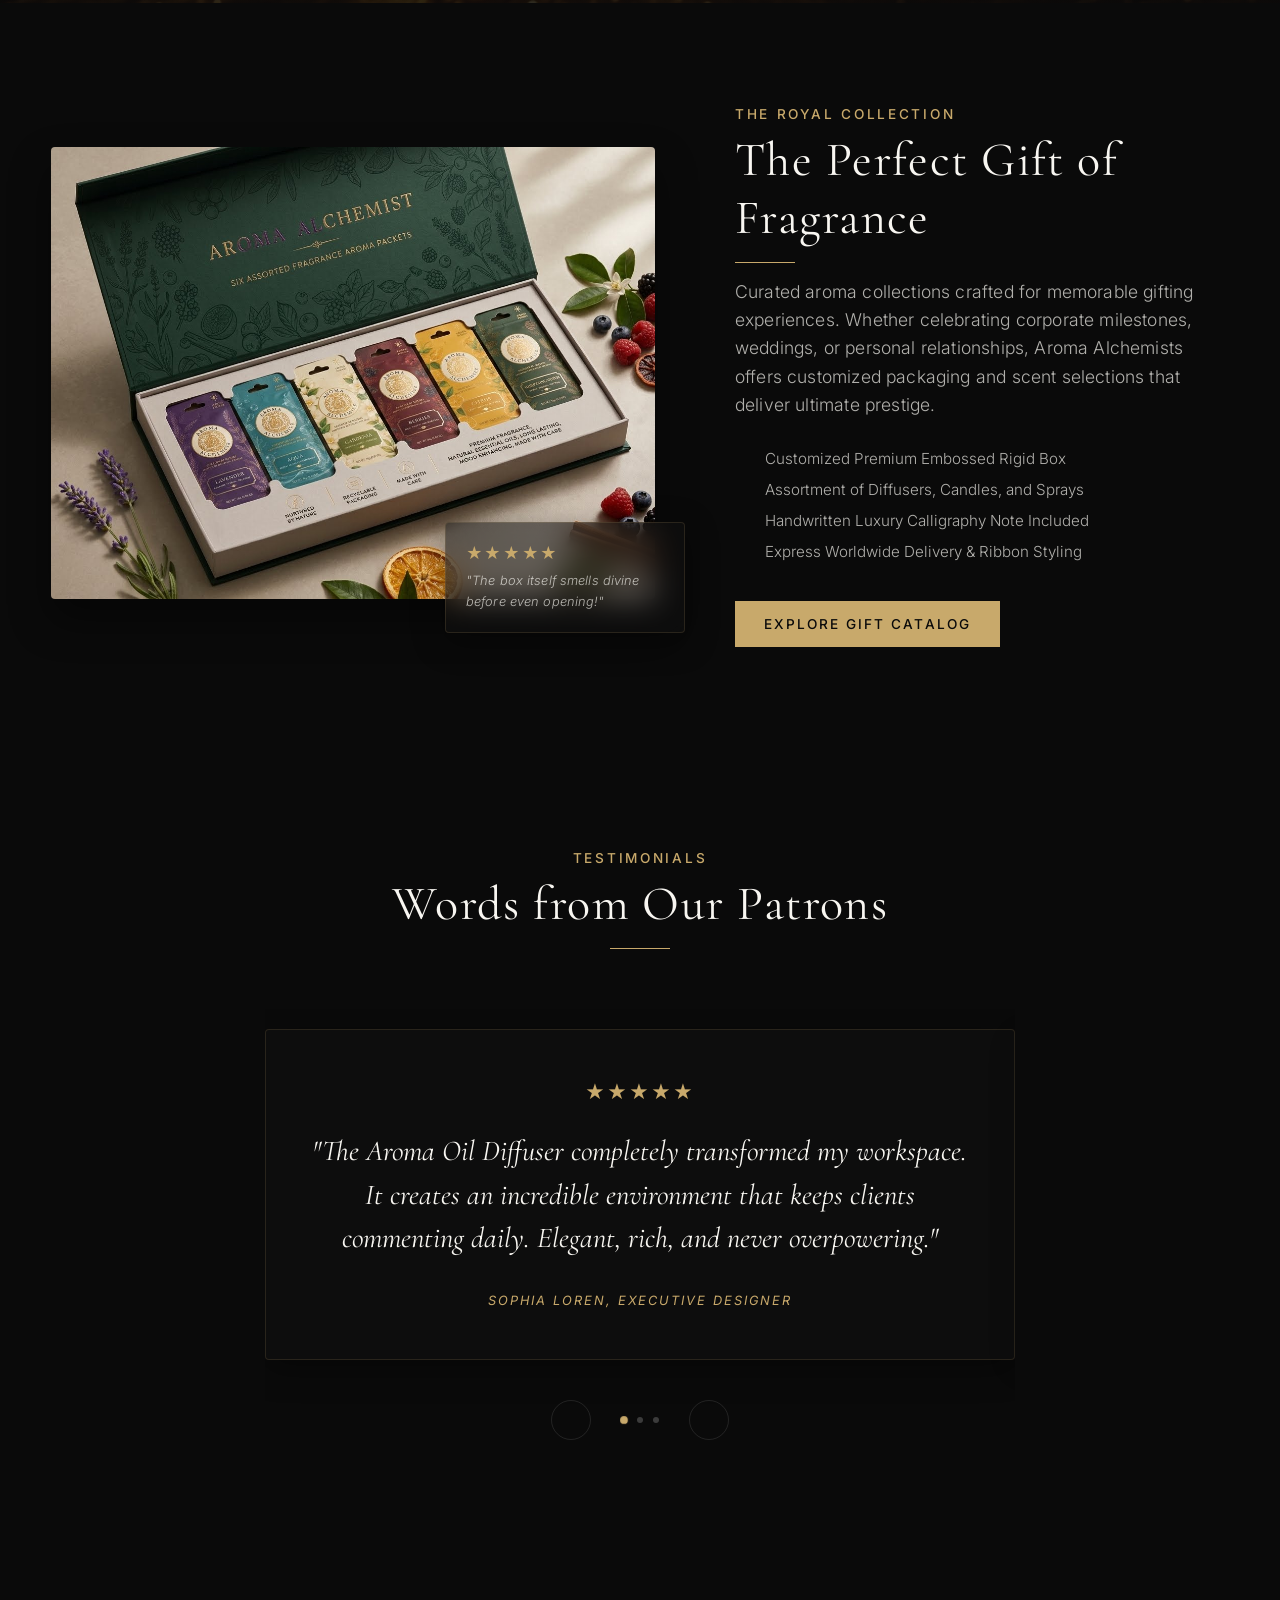
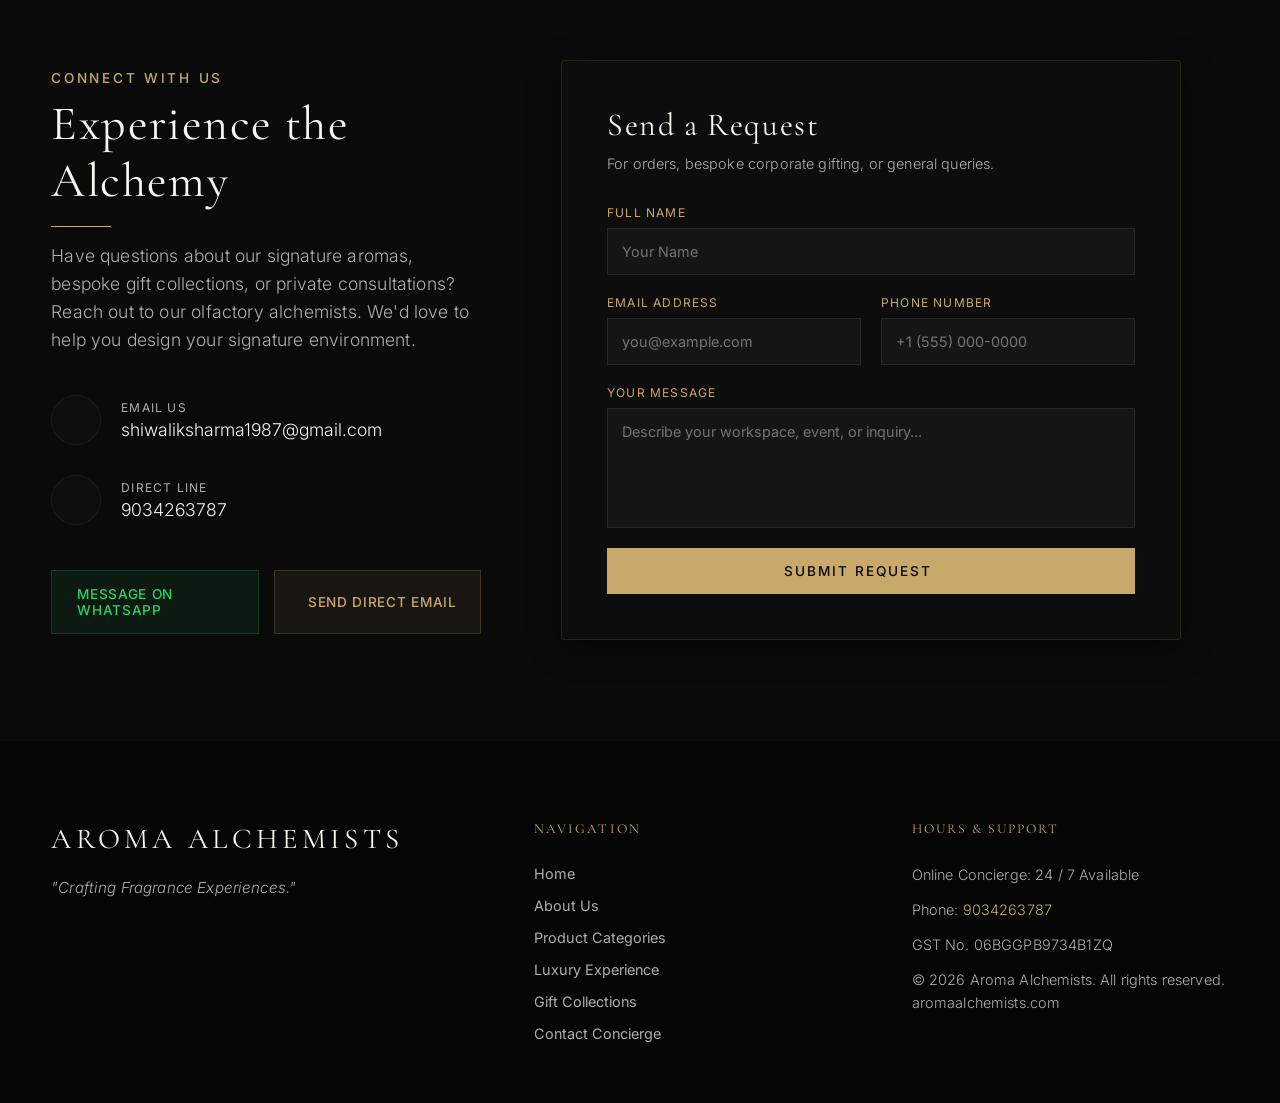
==== commit d657934b: "Update WhatsApp contact number to 9034263787" ====
--- a/index.html
+++ b/index.html
@@ -399,7 +399,7 @@
 
                         <!-- Social and Quick CTA Grid -->
                         <div class="quick-ctas">
-                            <a href="https://wa.me/919988163787?text=Hello%20Aroma%20Alchemists%2C%20I%20would%20like%20to%20inquire%20about%20your%20premium%20fragrance%20collection." target="_blank" rel="noopener noreferrer" class="cta-card wa-cta">
+                            <a href="https://wa.me/919034263787?text=Hello%20Aroma%20Alchemists%2C%20I%20would%20like%20to%20inquire%20about%20your%20premium%20fragrance%20collection." target="_blank" rel="noopener noreferrer" class="cta-card wa-cta">
                                 <i data-lucide="message-square" class="wa-icon"></i>
                                 <span>Message on WhatsApp</span>
                             </a>
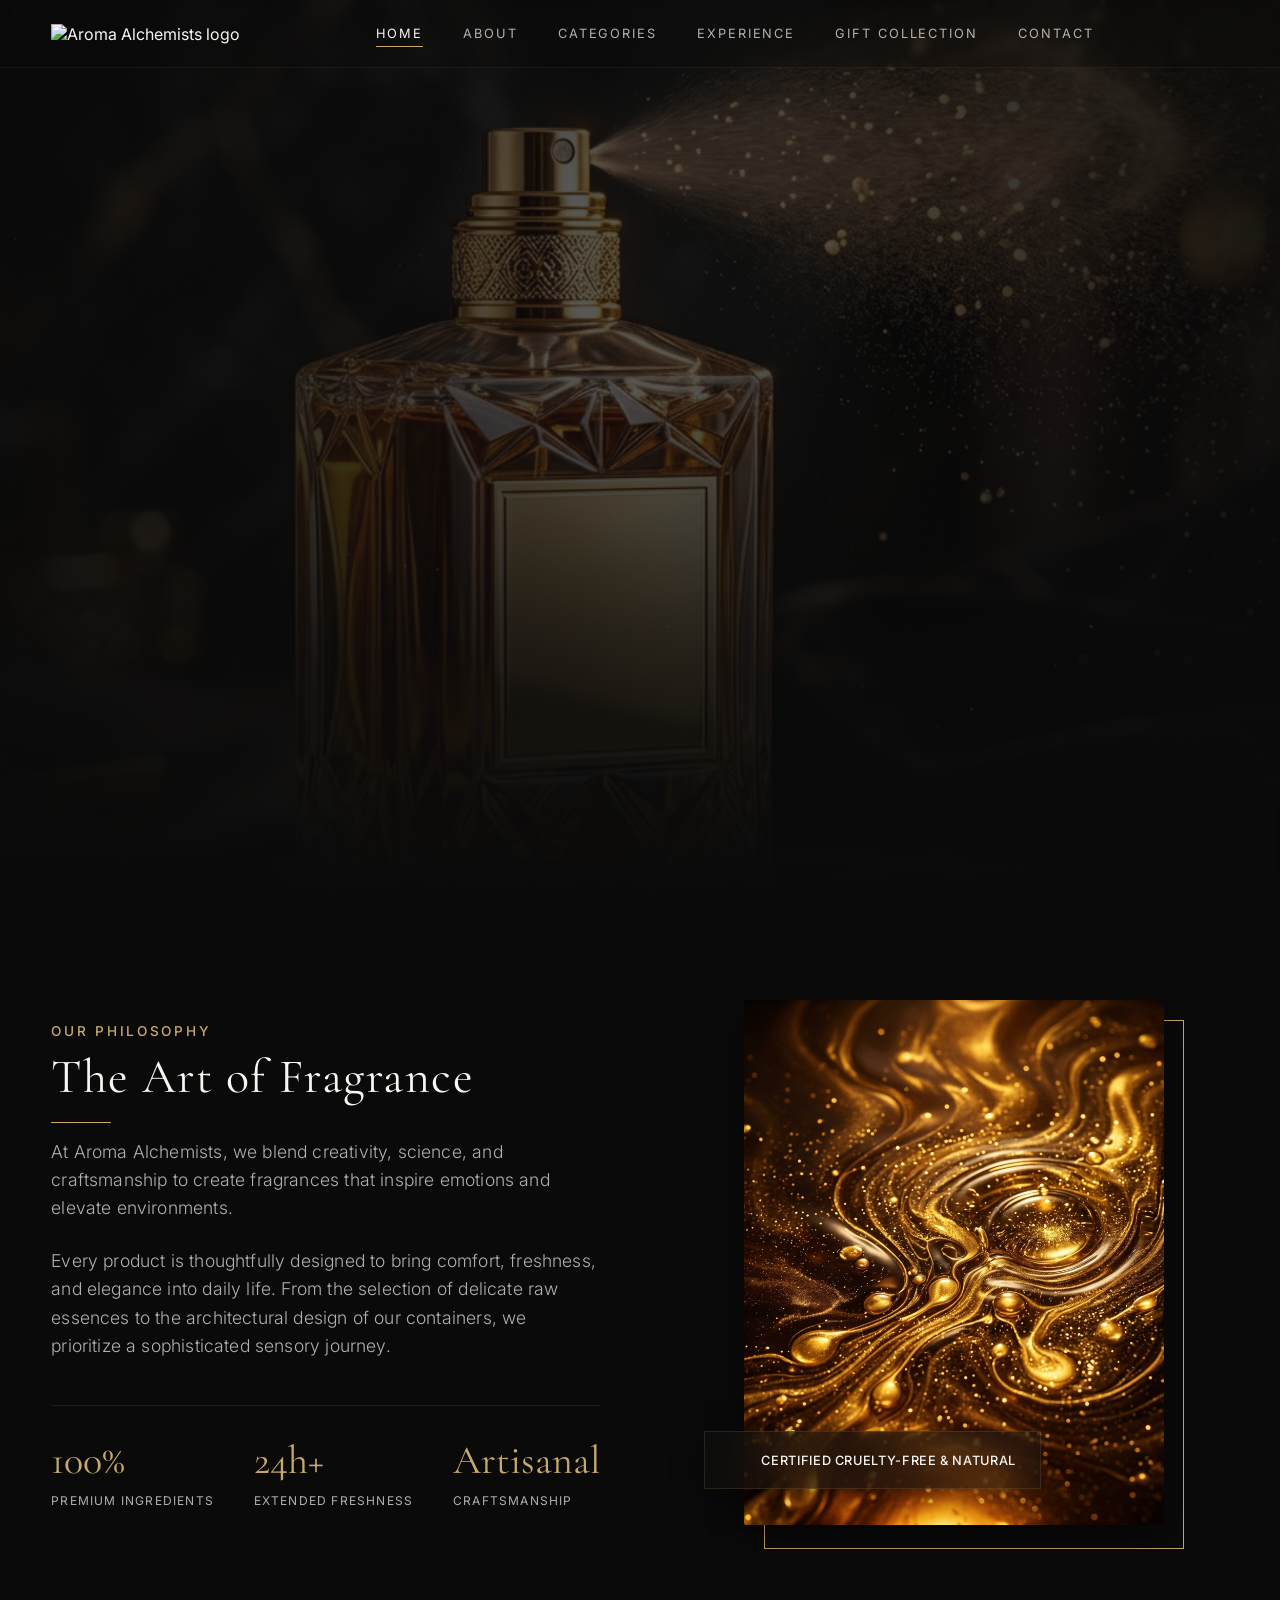
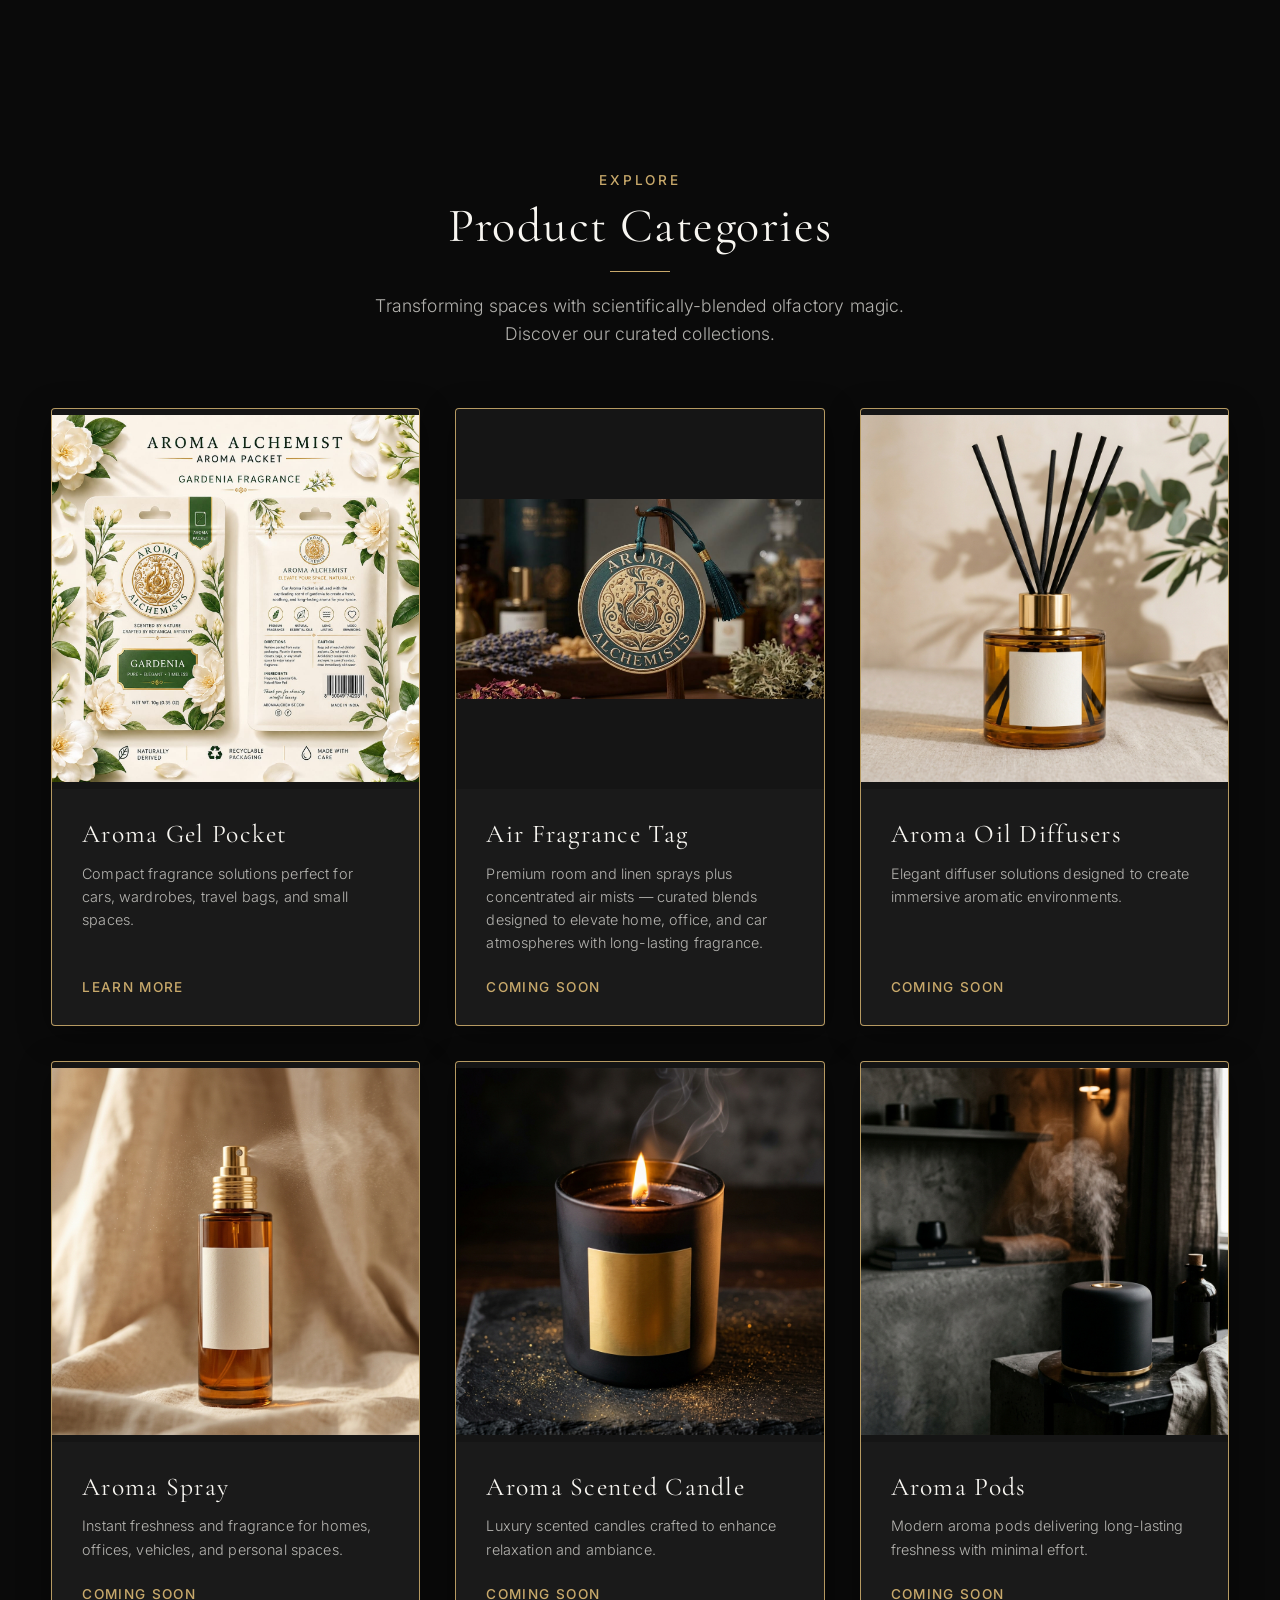
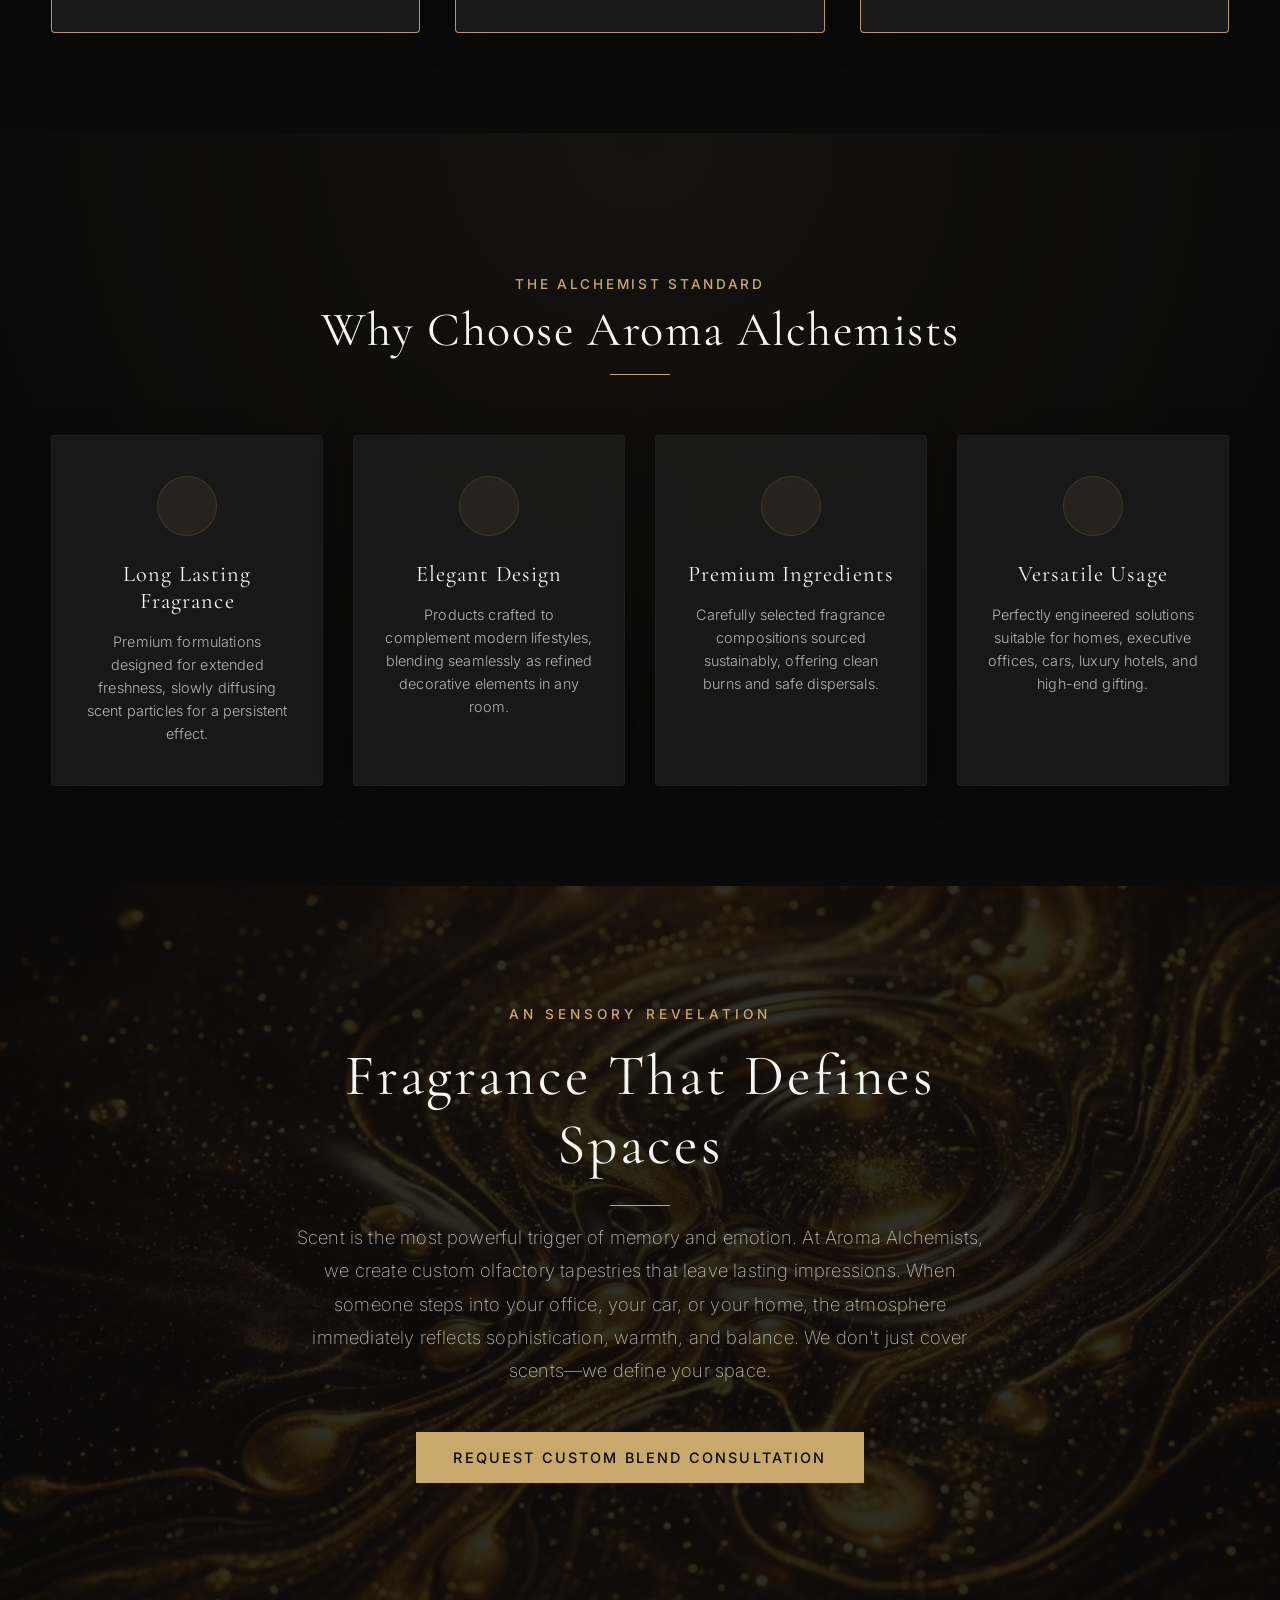
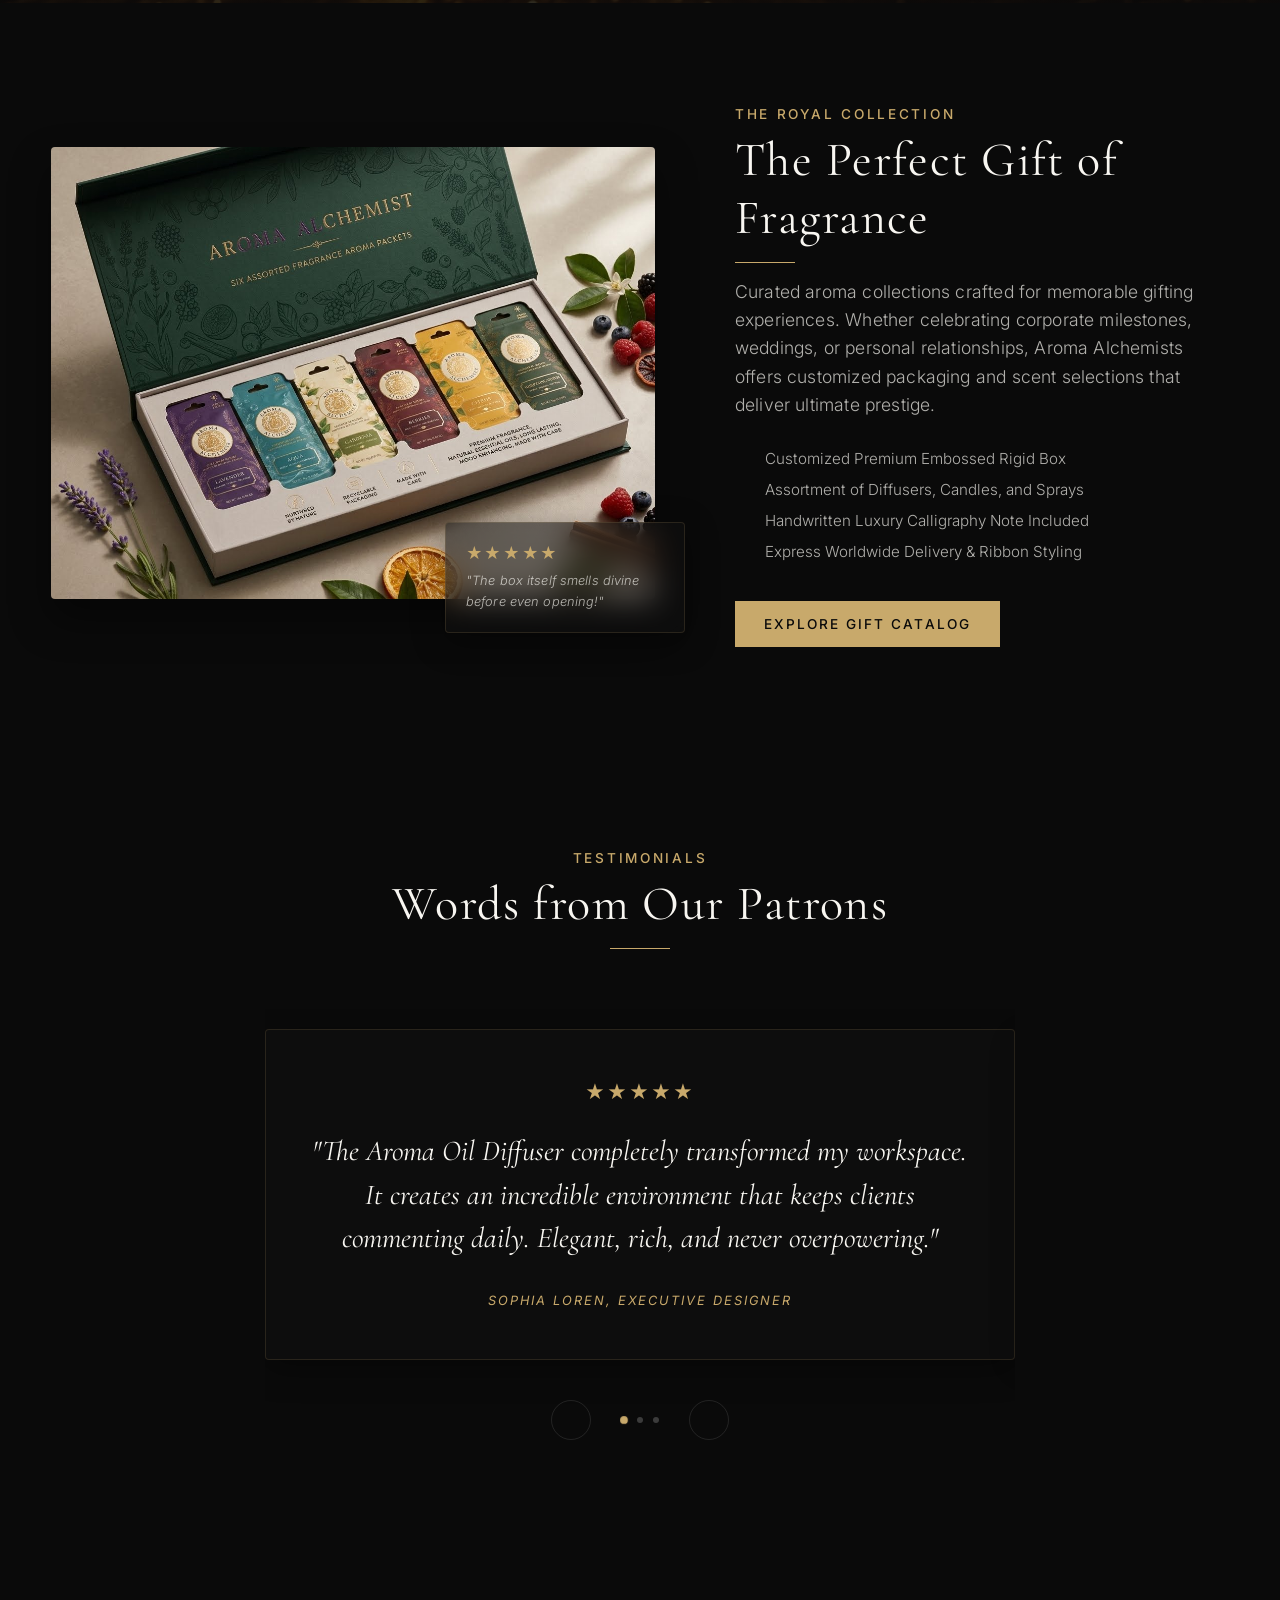
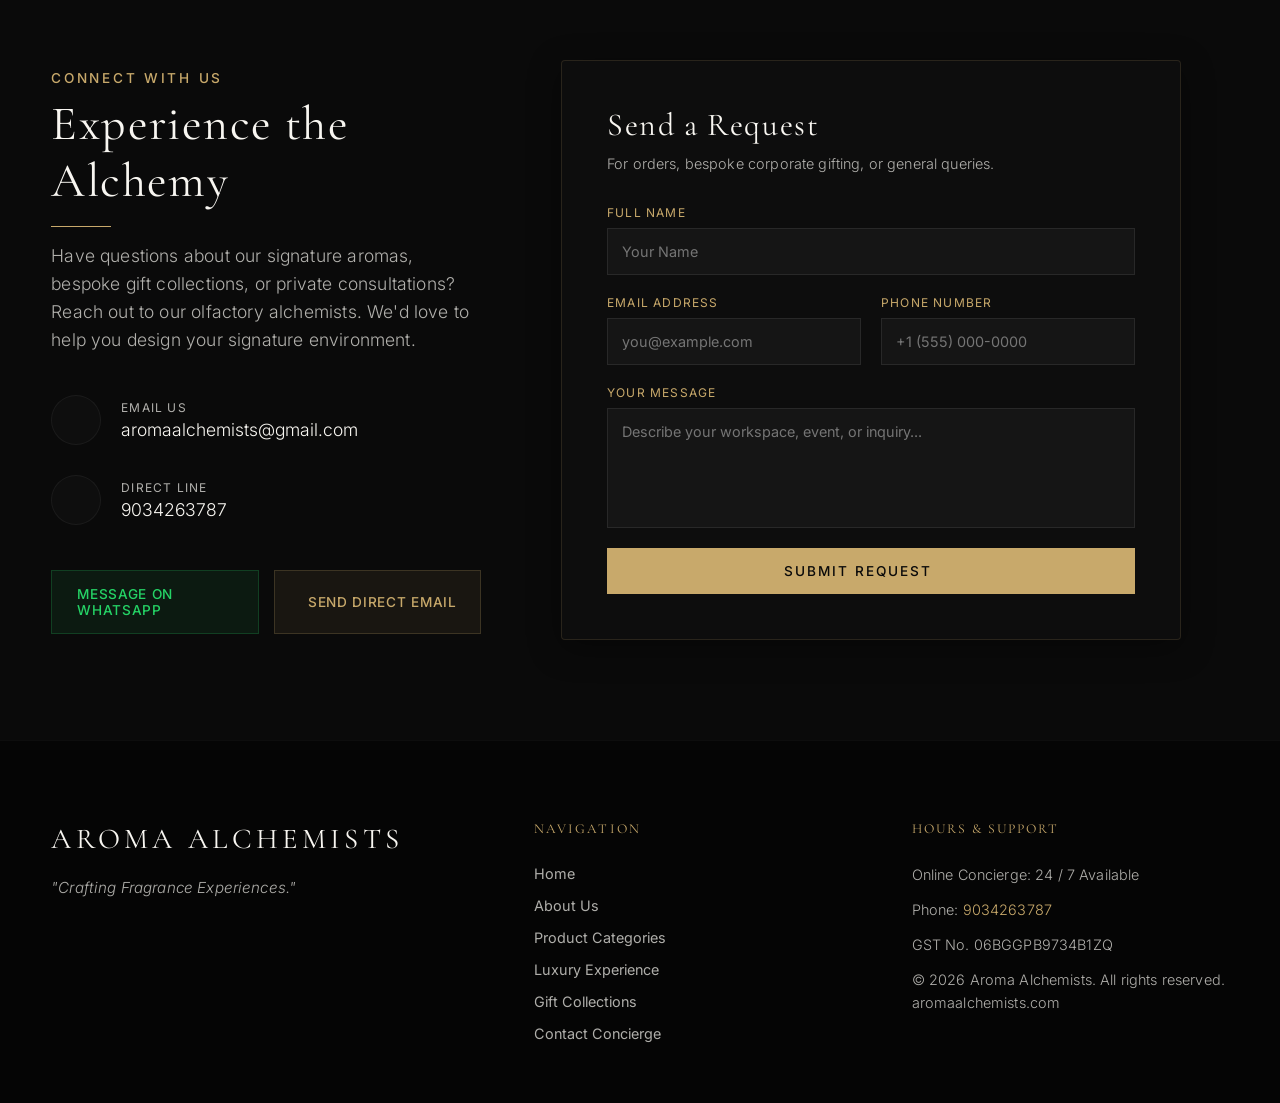
==== commit 2540360c: "d" ====
--- a/index.html
+++ b/index.html
@@ -382,7 +382,7 @@
                                 </div>
                                 <div class="method-meta">
                                     <span class="method-label">Email Us</span>
-                                    <a href="mailto:shiwaliksharma1987@gmail.com" class="method-link">shiwaliksharma1987@gmail.com</a>
+                                    <a href="mailto:aromaalchemists@gmail.com" class="method-link">aromaalchemists@gmail.com</a>
                                 </div>
                             </div>
 
@@ -403,7 +403,7 @@
                                 <i data-lucide="message-square" class="wa-icon"></i>
                                 <span>Message on WhatsApp</span>
                             </a>
-                            <a href="mailto:shiwaliksharma1987@gmail.com?subject=Premium%20Fragrance%20Inquiry" class="cta-card mail-cta">
+                            <a href="mailto:aromaalchemists@gmail.com?subject=Premium%20Fragrance%20Inquiry" class="cta-card mail-cta">
                                 <i data-lucide="mail"></i>
                                 <span>Send Direct Email</span>
                             </a>
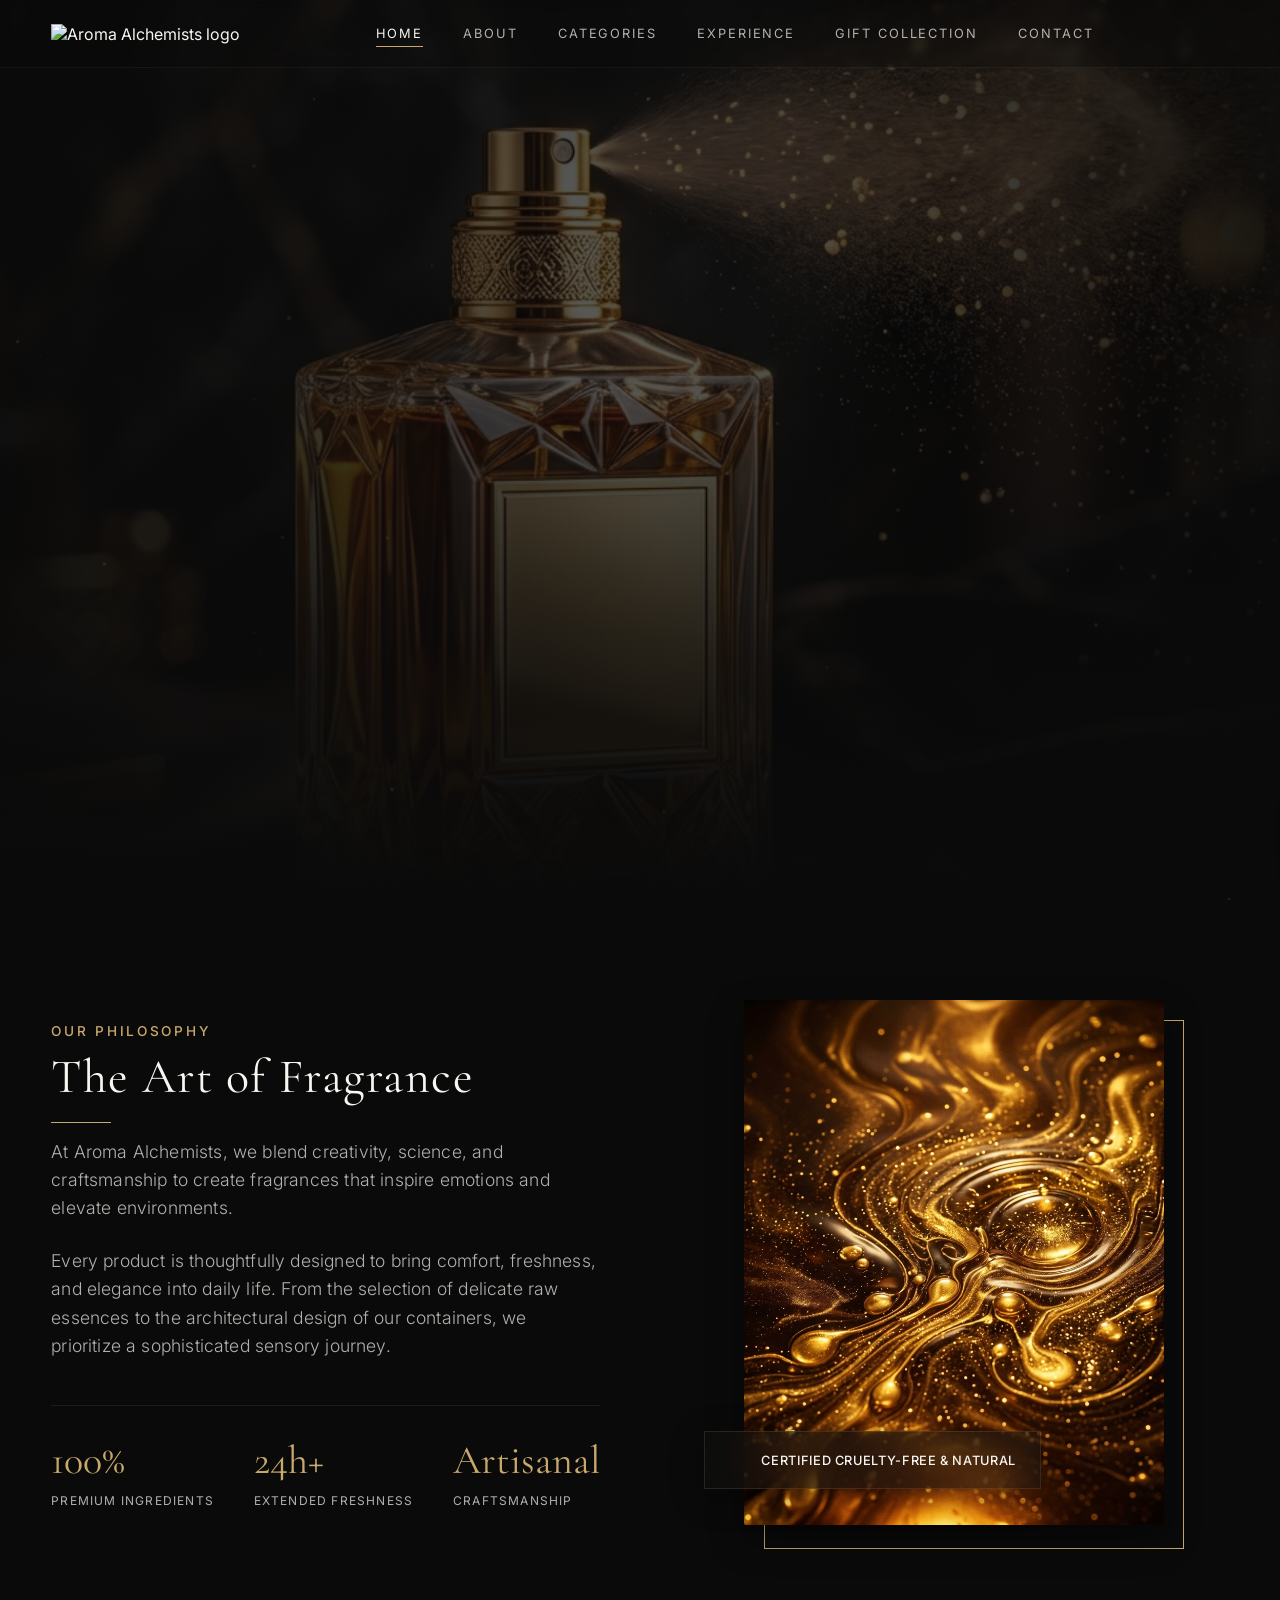
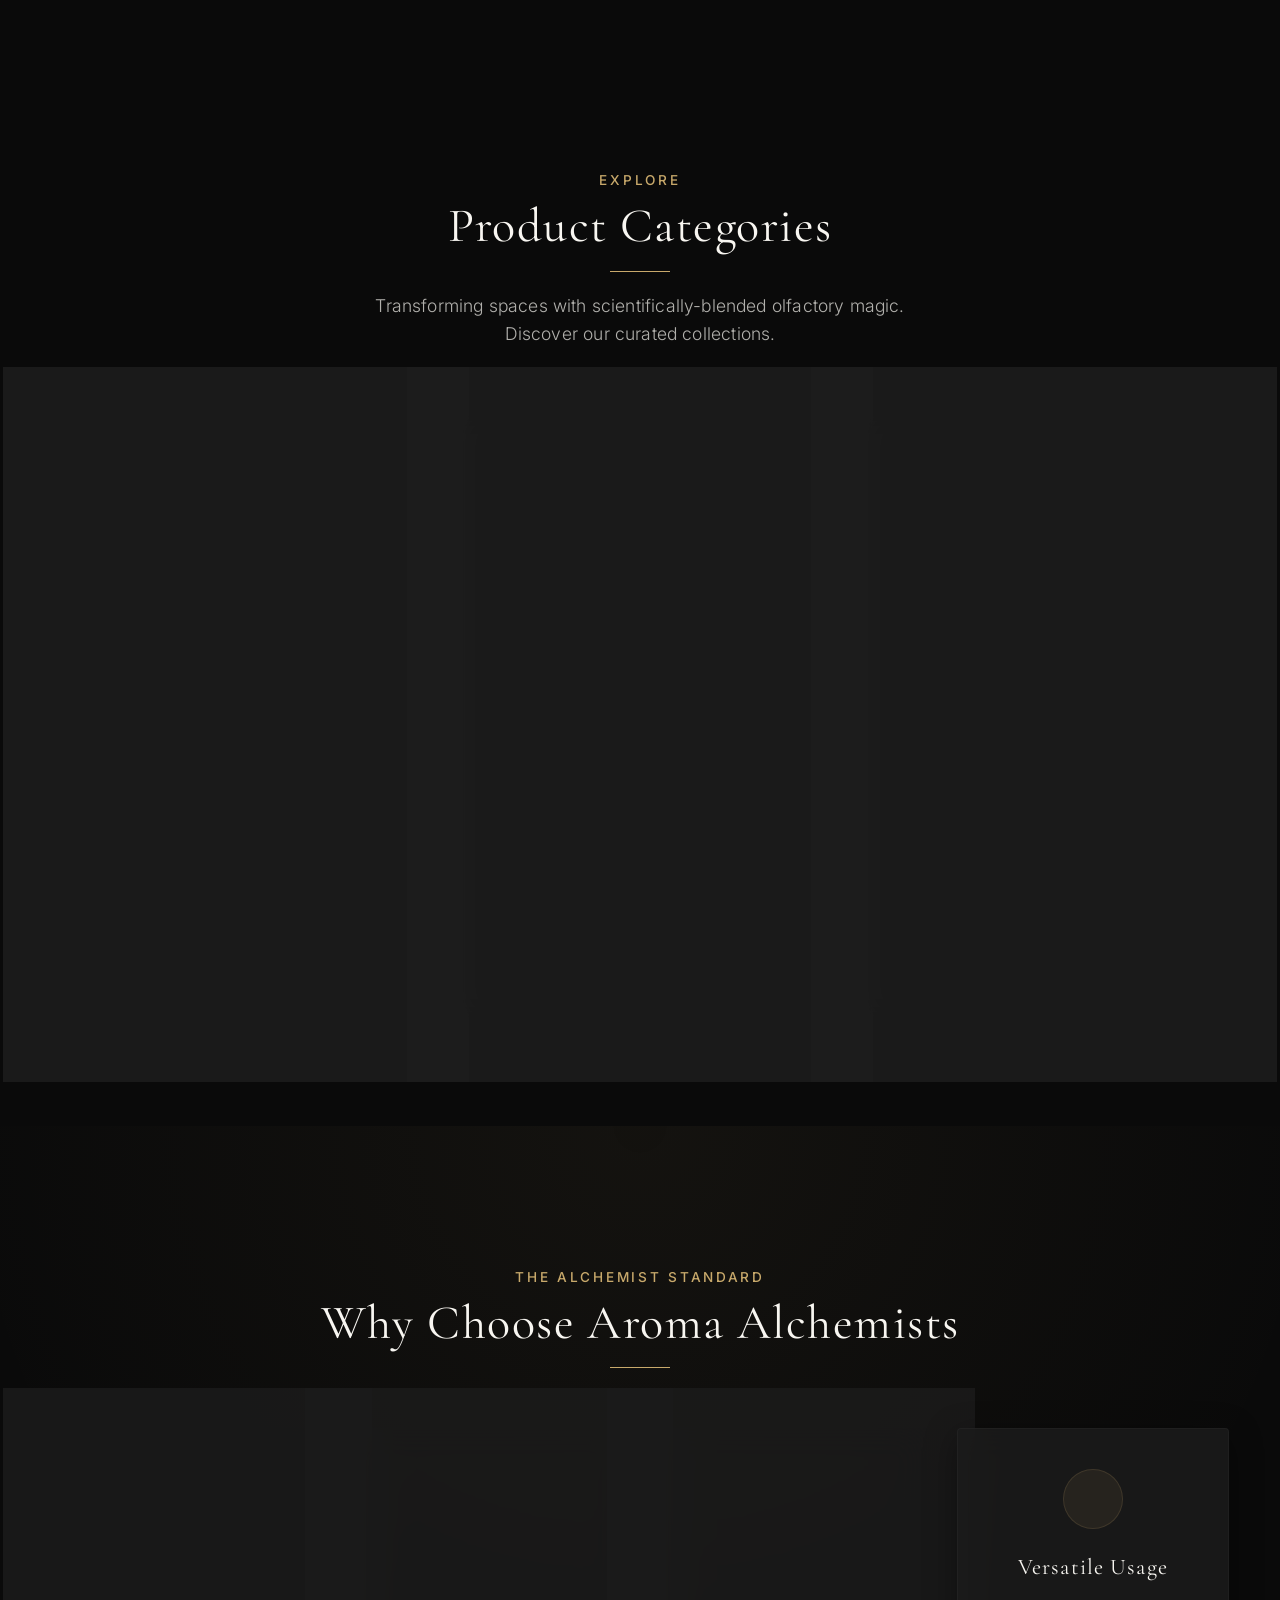
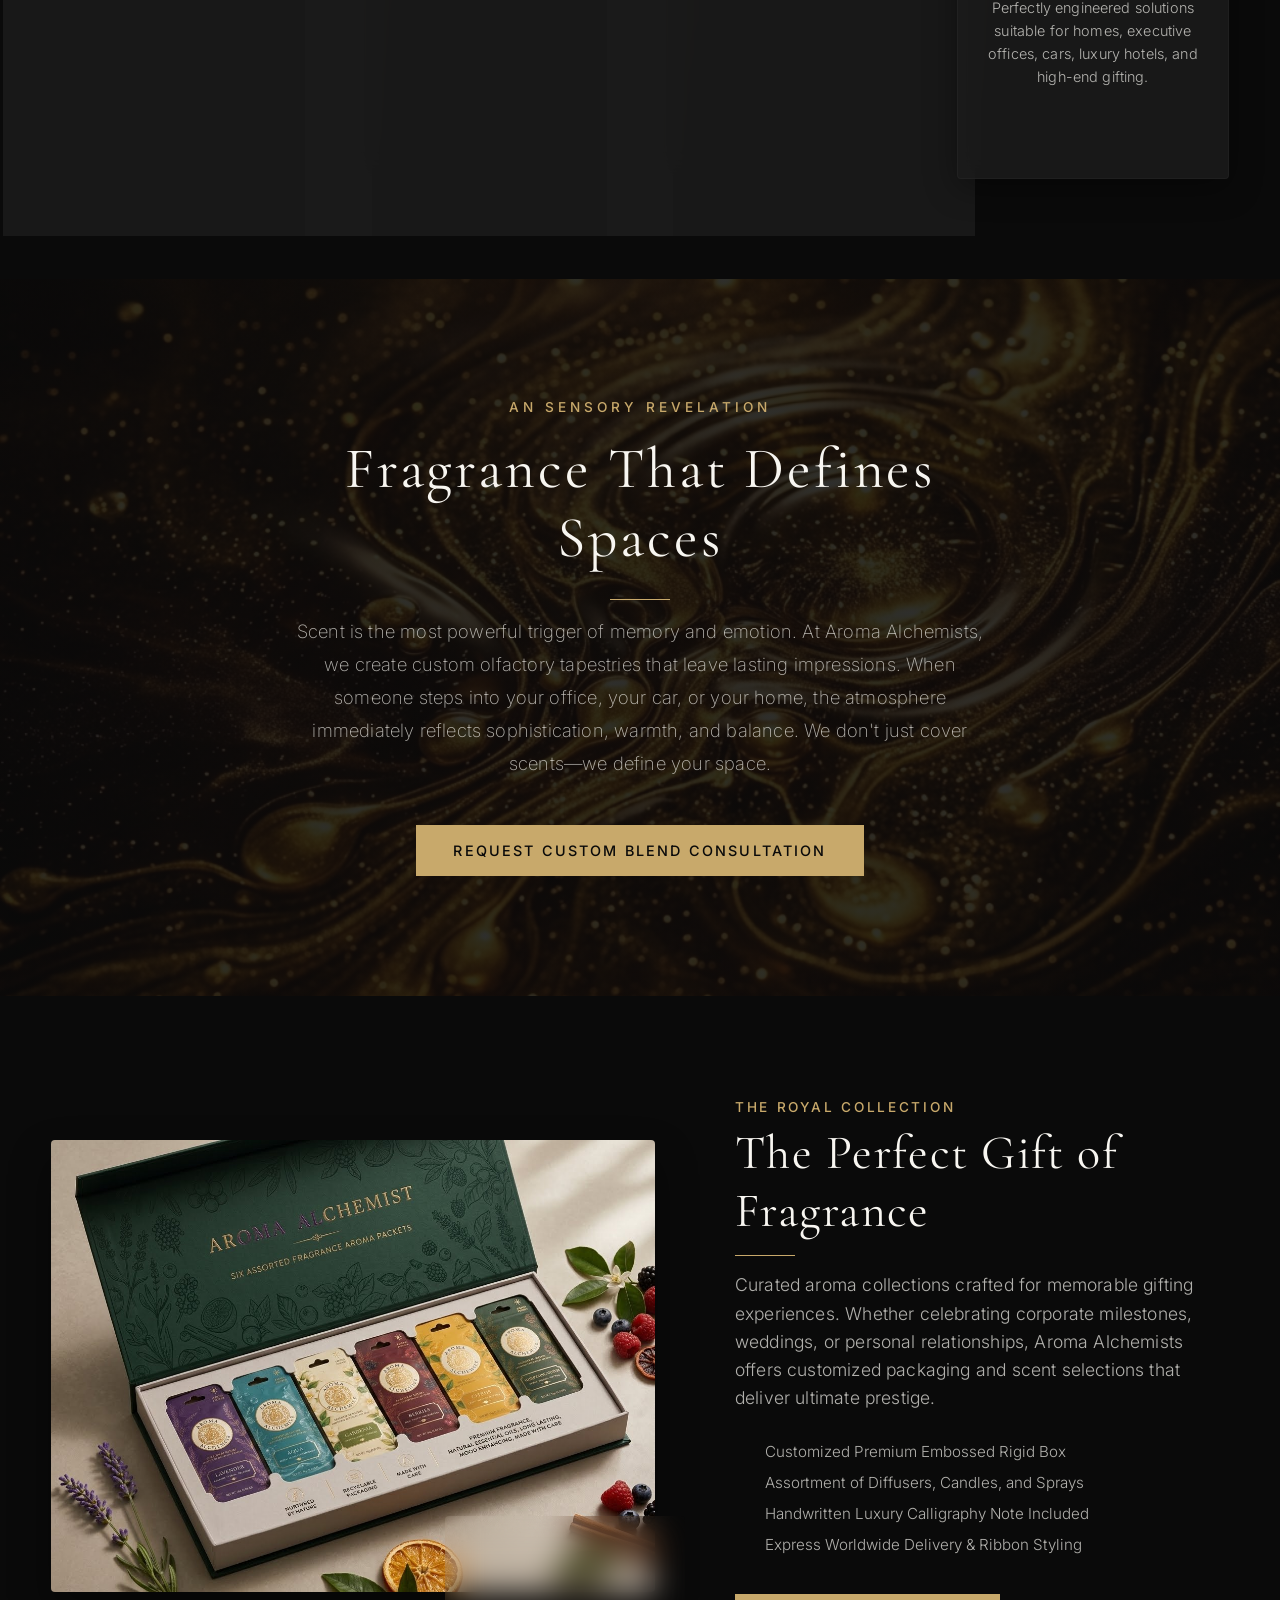
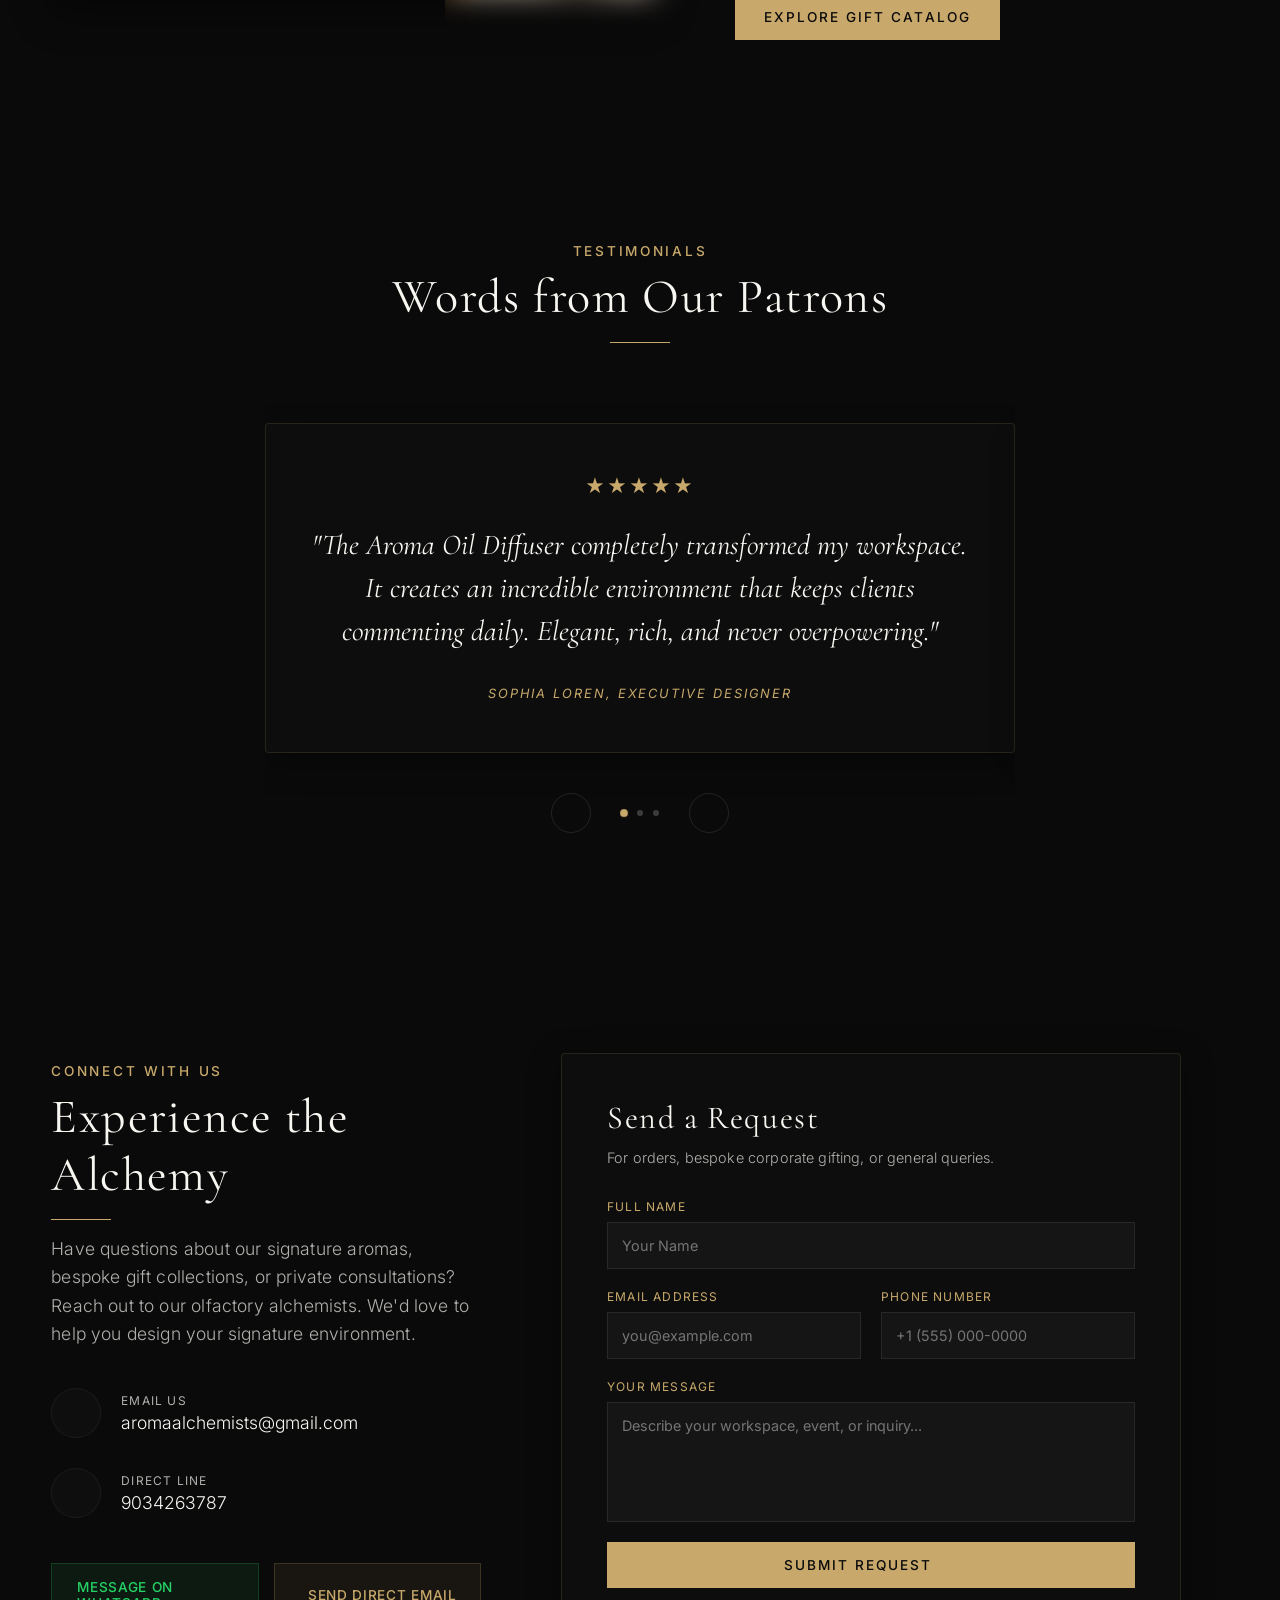
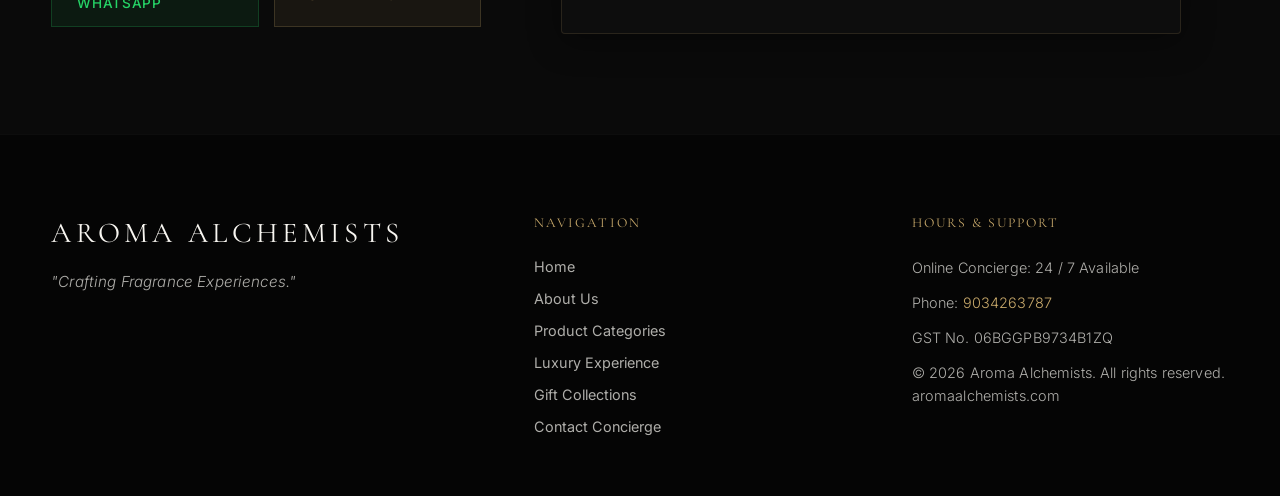
==== commit 3f9ae521: "add products" ====
--- a/index.html
+++ b/index.html
@@ -145,75 +145,39 @@
                 </div>
 
                 <div class="categories-grid">
-                    <!-- Category 1 -->
-                    <div class="category-card glass-card">
+                    <!-- Category 1: Aroma Cleaning Essentials -->
+                    <div class="category-card glass-card" onclick="window.location='category-cleaning.html'" style="cursor:pointer;">
                         <div class="category-img-wrap">
-                            <img src="assets/2_a.jpeg" alt="Aroma Gel Pocket" class="category-img">
+                            <img src="assets/handwash.png" alt="Aroma Cleaning Essentials" class="category-img">
                         </div>
                         <div class="category-info">
-                            <h3 class="category-card-title">Aroma Gel Pocket</h3>
-                            <p class="category-card-desc">Compact fragrance solutions perfect for cars, wardrobes, travel bags, and small spaces.</p>
-                            <a href="gel-pocket.html" class="btn-text-gold">Learn More <i data-lucide="arrow-right" class="arrow-icon"></i></a>
-                        </div>
-                    </div>
-
-                    <!-- Category 2 (Air Fragrance Tag) -->
-                    <div class="category-card glass-card">
+                            <h3 class="category-card-title">Aroma Cleaning Essentials</h3>
+                            <p class="category-card-desc">Premium liquid cleaning solutions — handwash, dishwash, laundry, floor, glass, and toilet cleaners — all infused with signature Aroma fragrances.</p>
+                            <a href="category-cleaning.html" class="btn-text-gold">Explore Products <i data-lucide="arrow-right" class="arrow-icon"></i></a>
+                        </div>
+                    </div>
+
+                    <!-- Category 2: Aroma Scented Essentials -->
+                    <div class="category-card glass-card" onclick="window.location='category-scented.html'" style="cursor:pointer;">
                         <div class="category-img-wrap">
-                            <img src="assets/air%20fragrance%20tags.jpeg" alt="Air Fragrance Tag" class="category-img">
+                            <img src="assets/air fragrance tags.jpeg" alt="Aroma Scented Essentials" class="category-img">
                         </div>
                         <div class="category-info">
-                            <h3 class="category-card-title">Air Fragrance Tag</h3>
-                            <p class="category-card-desc">Premium room and linen sprays plus concentrated air mists — curated blends designed to elevate home, office, and car atmospheres with long-lasting fragrance.</p>
-                            <span class="btn-text-gold">Coming Soon</span>
-                        </div>
-                    </div>
-
-                    <!-- Category 3 -->
-                    <div class="category-card glass-card">
+                            <h3 class="category-card-title">Aroma Scented Essentials</h3>
+                            <p class="category-card-desc">Air fresheners, car perfumes, gels, air pockets, and fragrance cards — crafted to elevate every atmosphere with long-lasting signature scents.</p>
+                            <a href="category-scented.html" class="btn-text-gold">Explore Products <i data-lucide="arrow-right" class="arrow-icon"></i></a>
+                        </div>
+                    </div>
+
+                    <!-- Category 3: Aroma Car Care Products -->
+                    <div class="category-card glass-card" onclick="window.location='category-carcare.html'" style="cursor:pointer;">
                         <div class="category-img-wrap">
-                            <img src="assets/cat_diffuser.png" alt="Aroma Oil Diffusers" class="category-img">
+                            <img src="assets/cat_spray.png" alt="Aroma Car Care Products" class="category-img">
                         </div>
                         <div class="category-info">
-                            <h3 class="category-card-title">Aroma Oil Diffusers</h3>
-                            <p class="category-card-desc">Elegant diffuser solutions designed to create immersive aromatic environments.</p>
-                            <span class="btn-text-gold">Coming Soon</span>
-                        </div>
-                    </div>
-
-                    <!-- Category 4 -->
-                    <div class="category-card glass-card">
-                        <div class="category-img-wrap">
-                            <img src="assets/cat_spray.png" alt="Aroma Spray" class="category-img">
-                        </div>
-                        <div class="category-info">
-                            <h3 class="category-card-title">Aroma Spray</h3>
-                            <p class="category-card-desc">Instant freshness and fragrance for homes, offices, vehicles, and personal spaces.</p>
-                            <span class="btn-text-gold">Coming Soon</span>
-                        </div>
-                    </div>
-
-                    <!-- Category 5 -->
-                    <div class="category-card glass-card">
-                        <div class="category-img-wrap">
-                            <img src="assets/cat_candle.png" alt="Aroma Scented Candle" class="category-img">
-                        </div>
-                        <div class="category-info">
-                            <h3 class="category-card-title">Aroma Scented Candle</h3>
-                            <p class="category-card-desc">Luxury scented candles crafted to enhance relaxation and ambiance.</p>
-                            <span class="btn-text-gold">Coming Soon</span>
-                        </div>
-                    </div>
-
-                    <!-- Category 6 (Aroma Pods - moved) -->
-                    <div class="category-card glass-card">
-                        <div class="category-img-wrap">
-                            <img src="assets/cat_pods.png" alt="Aroma Pods" class="category-img">
-                        </div>
-                        <div class="category-info">
-                            <h3 class="category-card-title">Aroma Pods</h3>
-                            <p class="category-card-desc">Modern aroma pods delivering long-lasting freshness with minimal effort.</p>
-                            <span class="btn-text-gold">Coming Soon</span>
+                            <h3 class="category-card-title">Aroma Car Care Products</h3>
+                            <p class="category-card-desc">Professional-grade car care solutions — wash shampoo, interior &amp; exterior polish, and glass cleaner — keeping your vehicle pristine and fragrant.</p>
+                            <a href="category-carcare.html" class="btn-text-gold">Explore Products <i data-lucide="arrow-right" class="arrow-icon"></i></a>
                         </div>
                     </div>
                 </div>
--- a/style.css
+++ b/style.css
@@ -1114,6 +1114,100 @@
 }
 
 /* ==========================================================================
+   Product Category Detail Pages
+   ========================================================================== */
+.product-details-section {
+    background-color: var(--color-bg-dark);
+}
+
+.product-grid {
+    display: grid;
+    grid-template-columns: repeat(3, minmax(0, 1fr));
+    gap: 30px;
+    margin-top: 50px;
+}
+
+.product-grid--four {
+    grid-template-columns: repeat(4, minmax(0, 1fr));
+}
+
+@media (max-width: 1200px) {
+    .product-grid--four {
+        grid-template-columns: repeat(2, minmax(0, 1fr));
+    }
+}
+
+@media (max-width: 1024px) {
+    .product-grid {
+        grid-template-columns: repeat(2, minmax(0, 1fr));
+    }
+}
+
+@media (max-width: 768px) {
+    .product-grid,
+    .product-grid--four {
+        grid-template-columns: 1fr;
+    }
+}
+
+.product-card {
+    overflow: hidden;
+    display: flex;
+    flex-direction: column;
+    border-radius: 4px;
+    transition: transform 0.3s ease, box-shadow 0.3s ease;
+}
+
+.product-card:hover {
+    transform: translateY(-6px);
+    box-shadow: 0 25px 45px rgba(0, 0, 0, 0.25);
+}
+
+.product-img-wrap {
+    width: 100%;
+    height: 260px;
+    background-color: rgba(200, 169, 107, 0.05);
+    display: flex;
+    align-items: center;
+    justify-content: center;
+    overflow: hidden;
+}
+
+.product-img {
+    width: 100%;
+    height: 100%;
+    object-fit: contain;
+    transition: transform 0.5s ease;
+}
+
+.product-card:hover .product-img {
+    transform: scale(1.06);
+}
+
+.product-card-body {
+    padding: 26px;
+    flex-grow: 1;
+    display: flex;
+    flex-direction: column;
+    gap: 10px;
+}
+
+.product-card-body h3 {
+    font-family: var(--font-heading);
+    font-size: 1.25rem;
+    font-weight: 400;
+    letter-spacing: 0.04em;
+    color: var(--text-light);
+}
+
+.product-card-body p {
+    color: var(--text-muted-light);
+    font-size: 0.9rem;
+    line-height: 1.7;
+    font-weight: 300;
+}
+
+/* ==========================================================================
    Gift Showcase Section
    ========================================================================== */
 .gift-section {
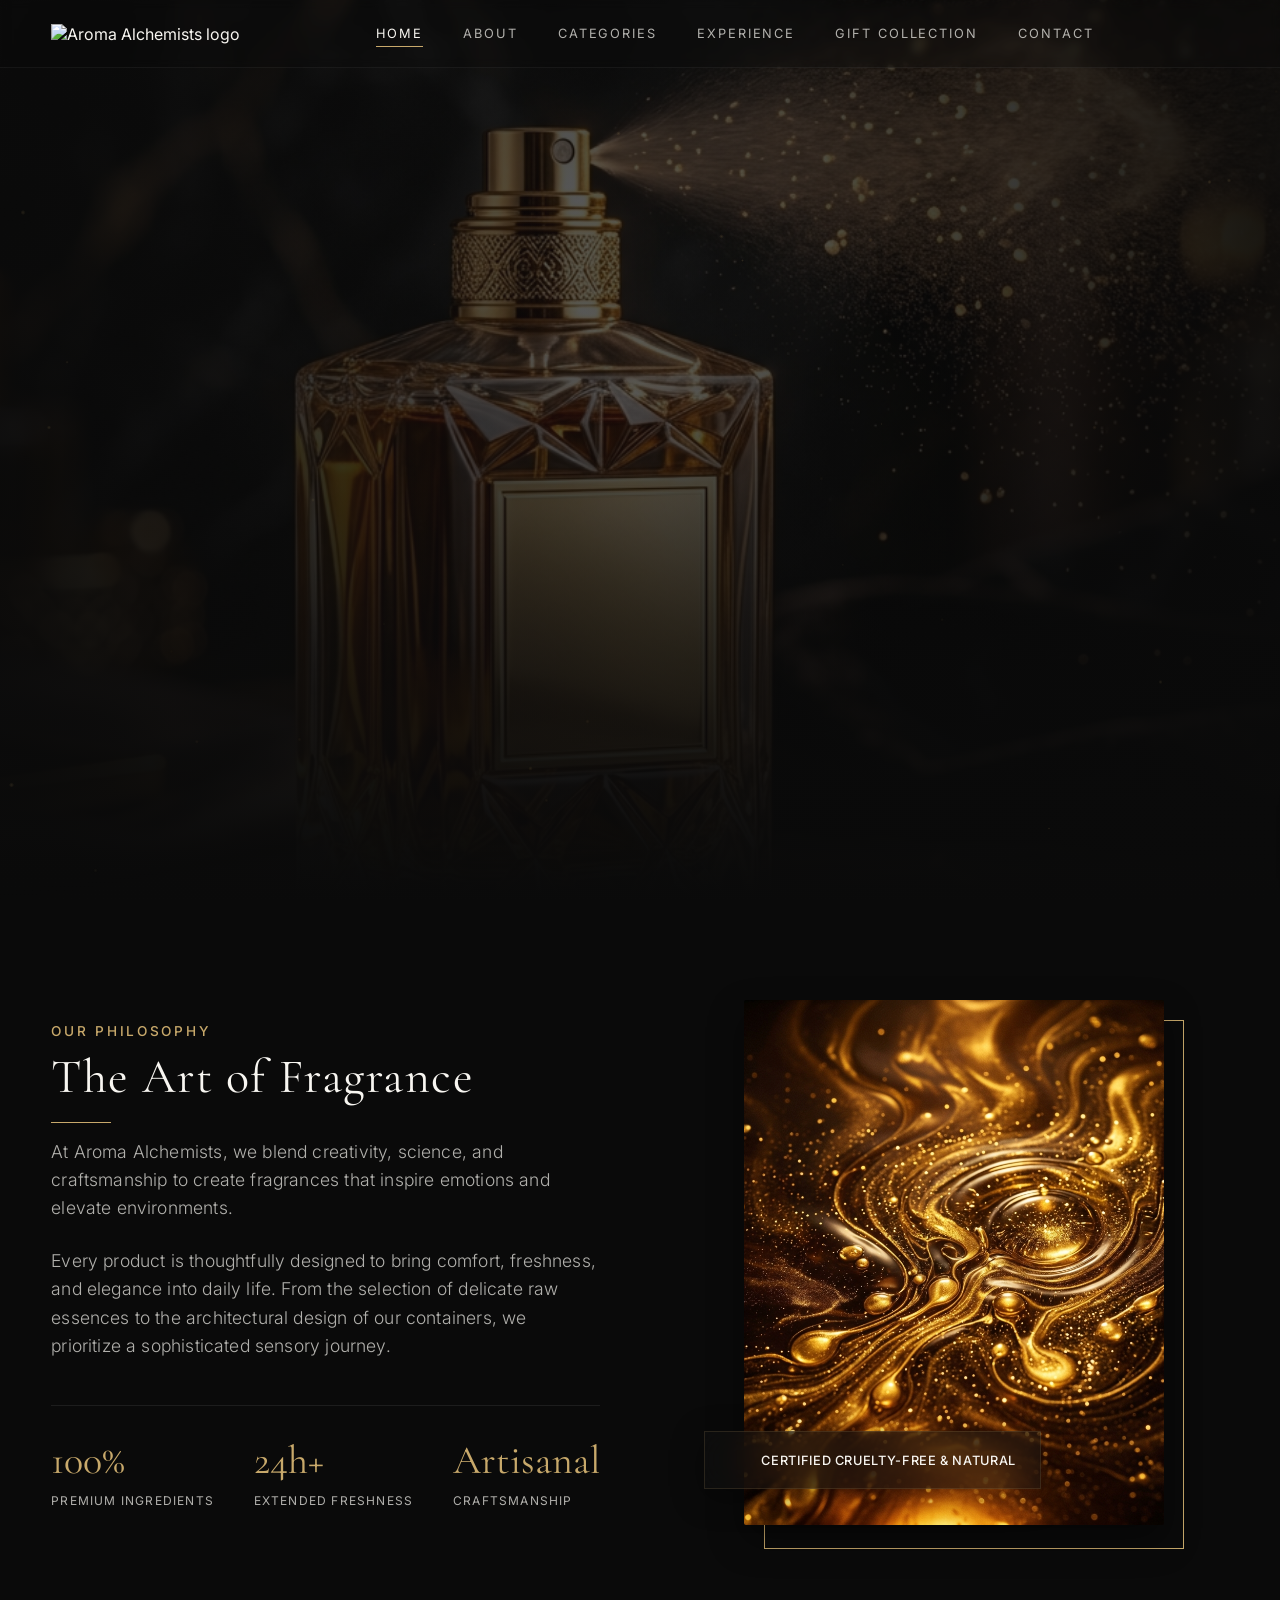
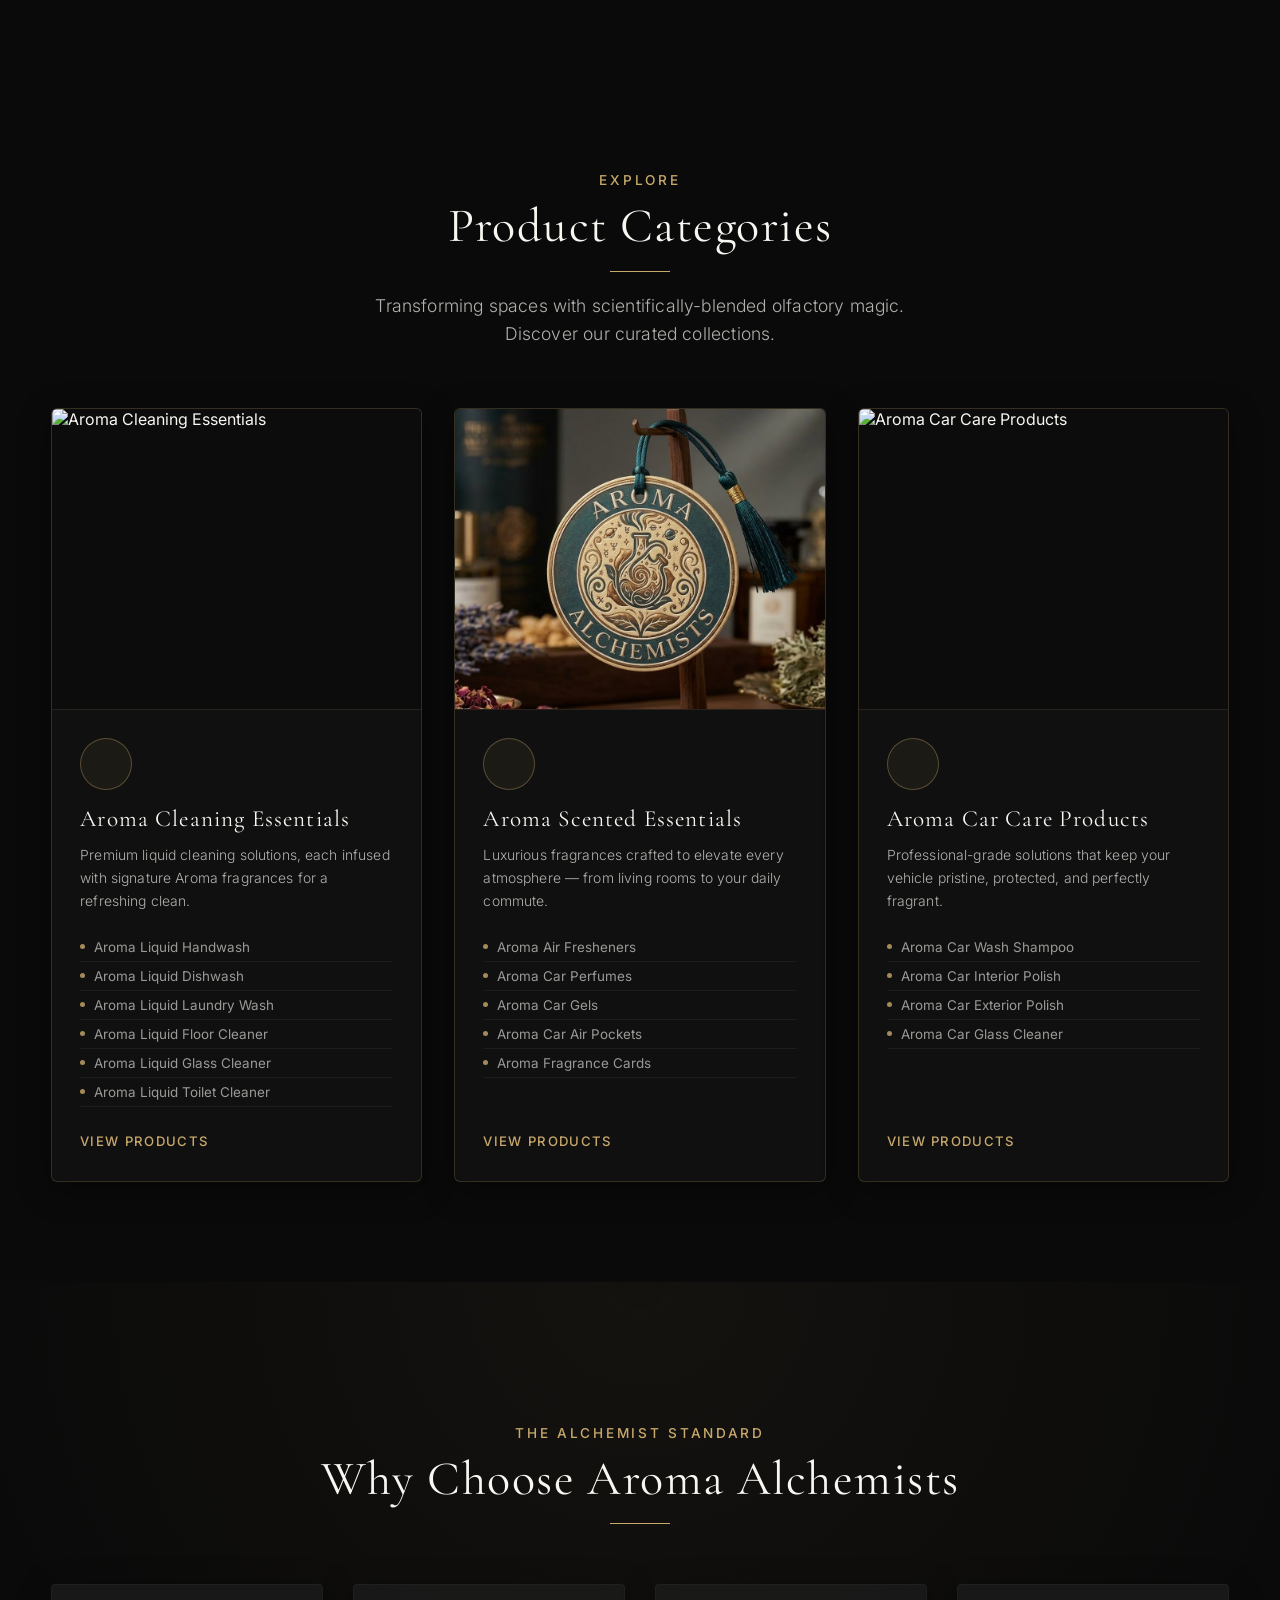
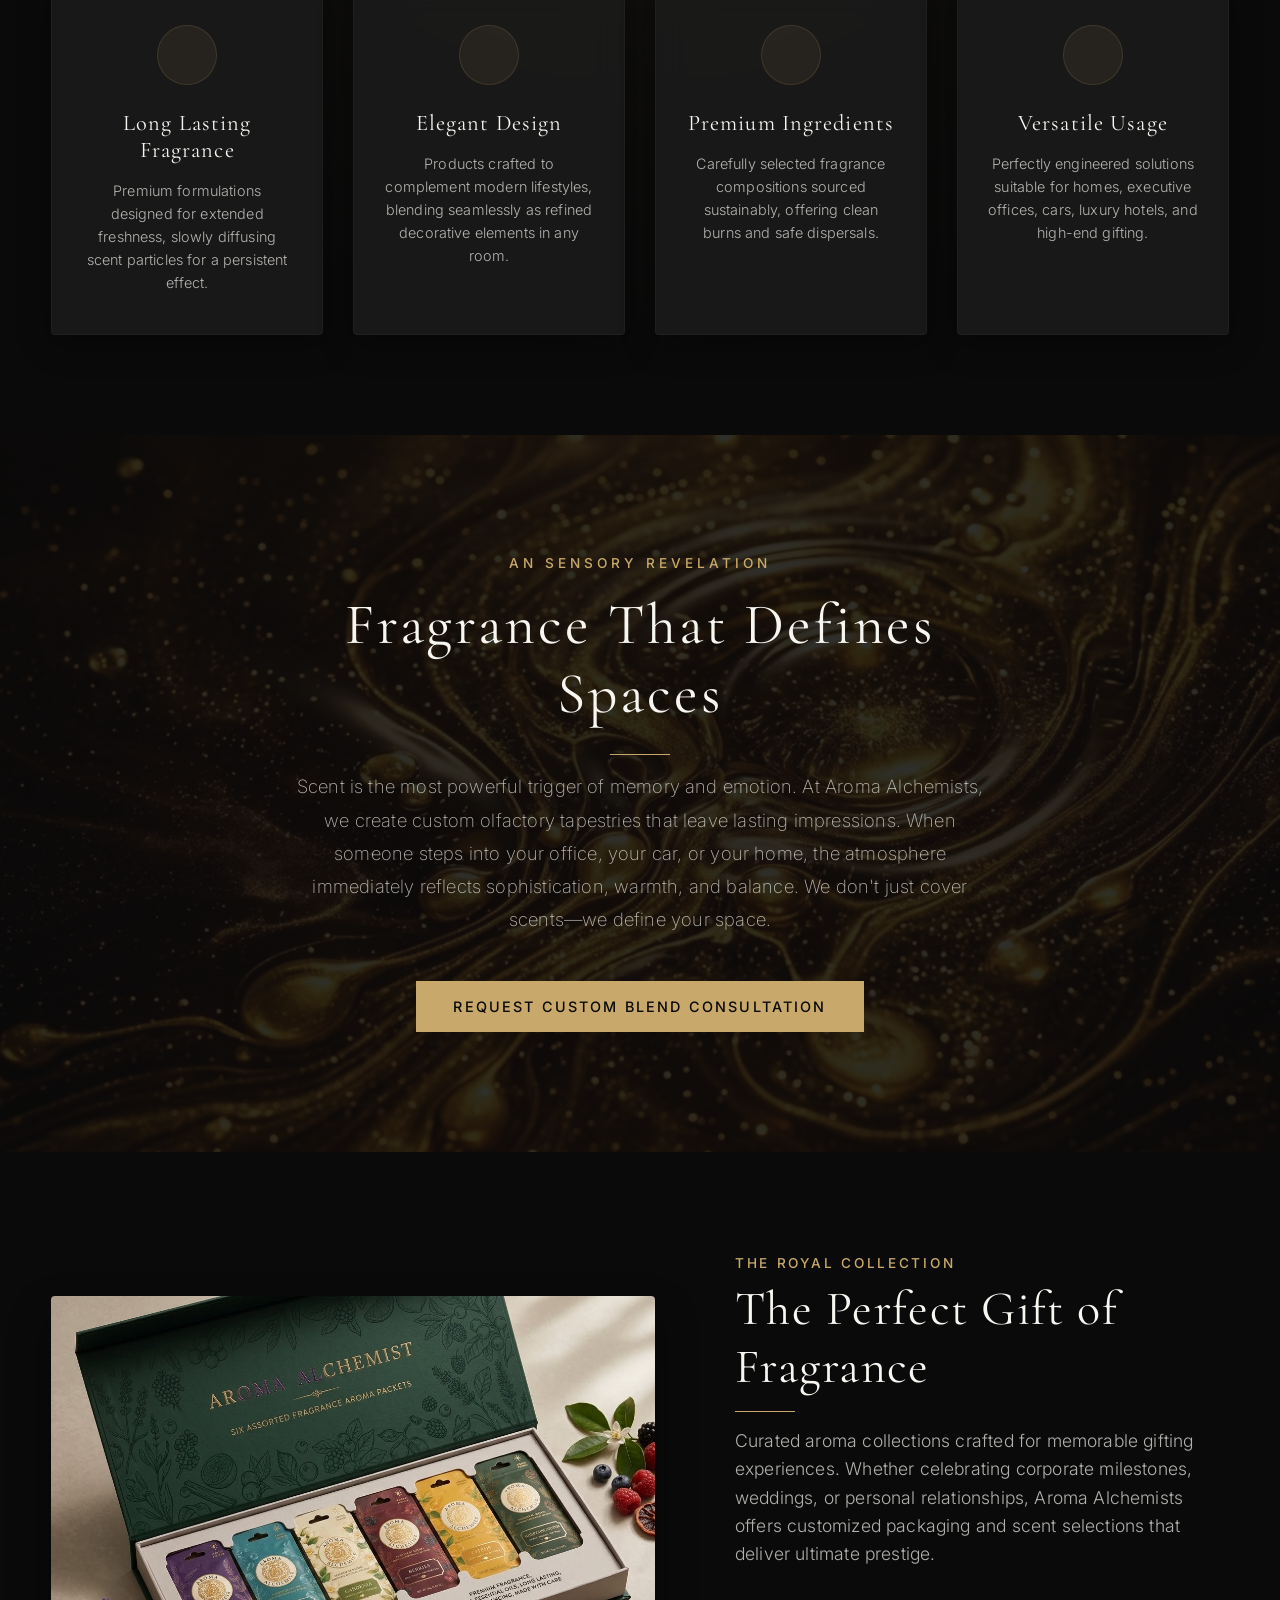
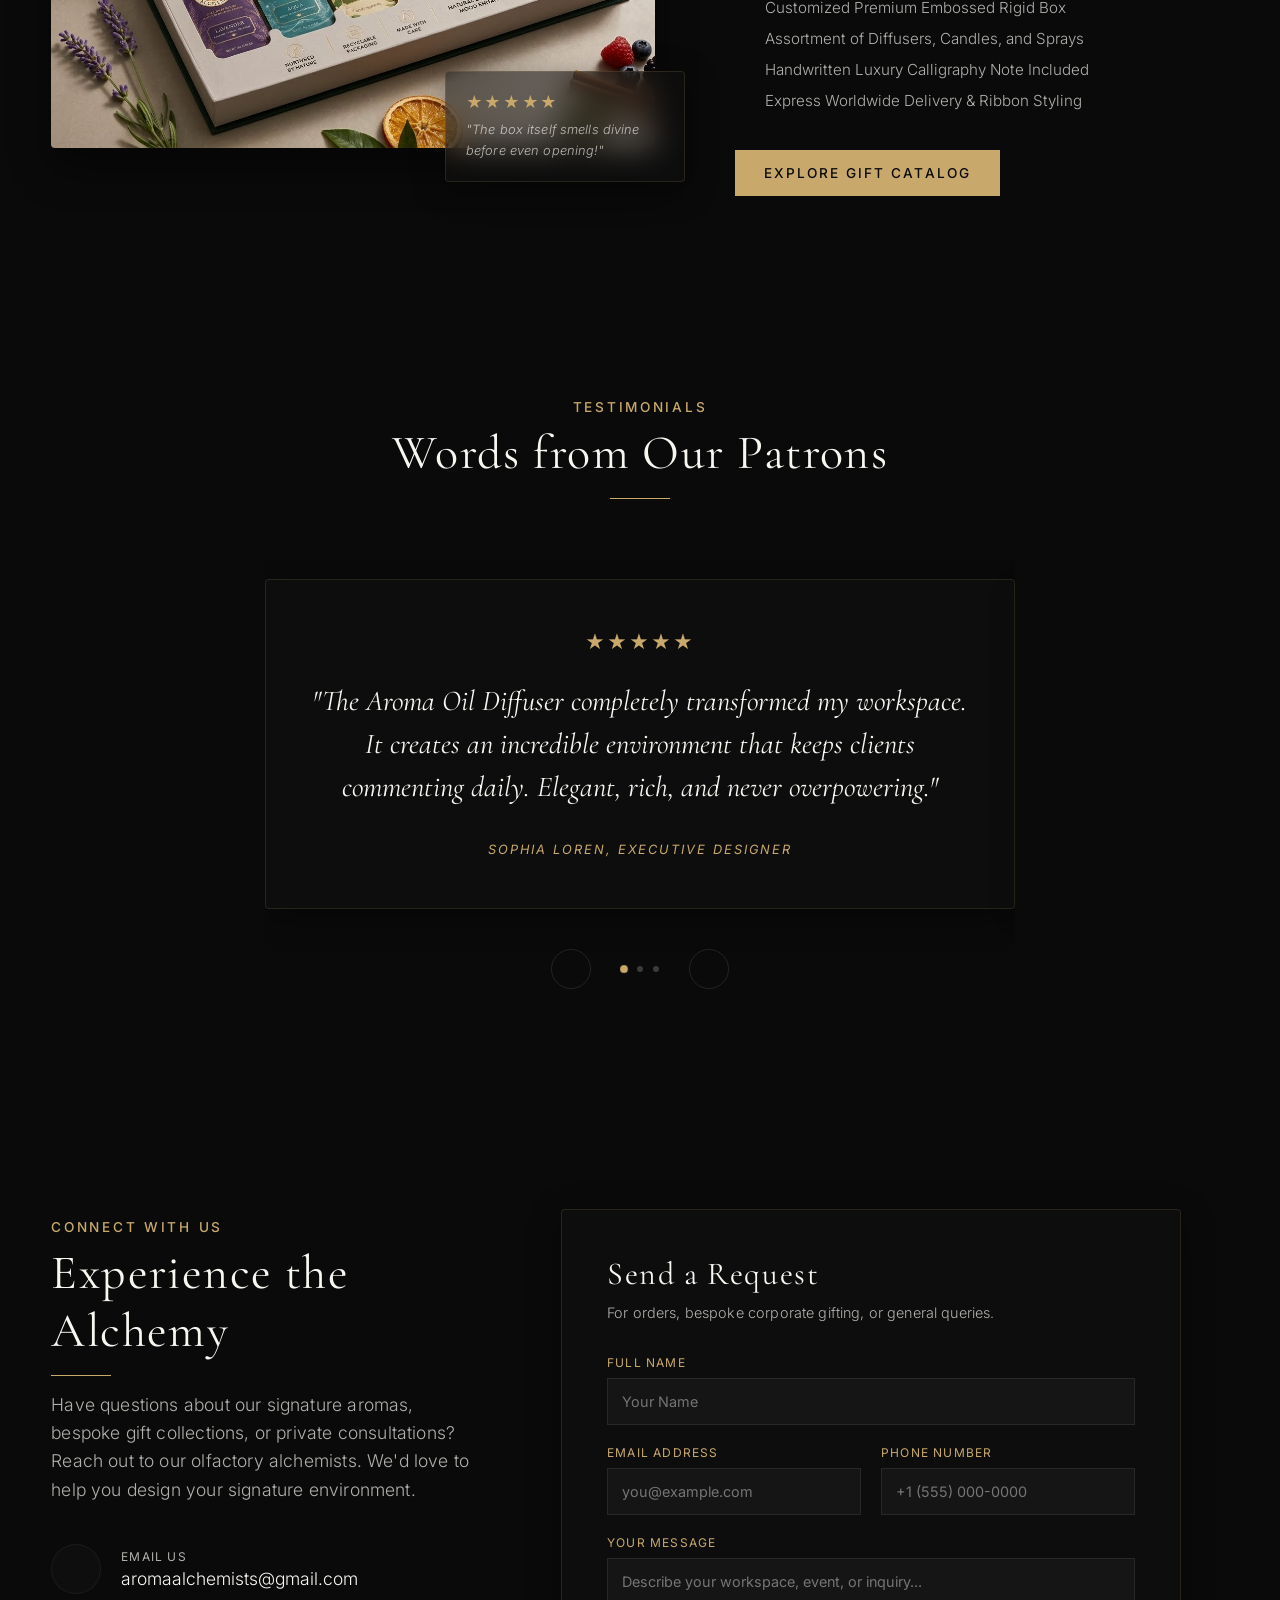
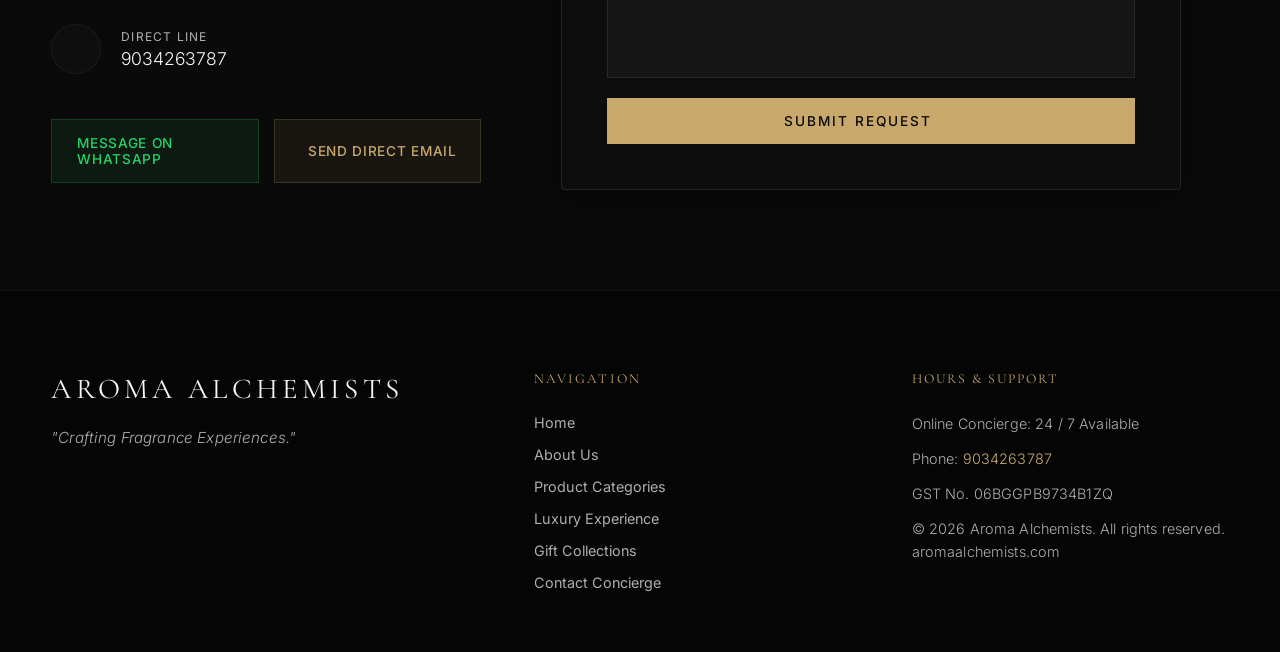
==== commit 7a419ae1: "add products 1" ====
--- a/index.html
+++ b/index.html
@@ -86,7 +86,7 @@
                     <div class="showcase-card glass-card">
                         <div class="showcase-card-border"></div>
                         <div class="showcase-img-wrap">
-                            <img src="assets/main_section.png" alt="Aroma Alchemists signature reed diffuser" class="floating-showcase-img">
+                            <img src="assets/main_section_1.jpeg" alt="Aroma Alchemists signature reed diffuser" class="floating-showcase-img">
                         </div>
                     </div>
                 </div>
@@ -144,40 +144,70 @@
                     <p class="center-desc">Transforming spaces with scientifically-blended olfactory magic. Discover our curated collections.</p>
                 </div>
 
-                <div class="categories-grid">
+                <div class="cat-hero-grid">
                     <!-- Category 1: Aroma Cleaning Essentials -->
-                    <div class="category-card glass-card" onclick="window.location='category-cleaning.html'" style="cursor:pointer;">
-                        <div class="category-img-wrap">
-                            <img src="assets/handwash.png" alt="Aroma Cleaning Essentials" class="category-img">
-                        </div>
-                        <div class="category-info">
-                            <h3 class="category-card-title">Aroma Cleaning Essentials</h3>
-                            <p class="category-card-desc">Premium liquid cleaning solutions — handwash, dishwash, laundry, floor, glass, and toilet cleaners — all infused with signature Aroma fragrances.</p>
-                            <a href="category-cleaning.html" class="btn-text-gold">Explore Products <i data-lucide="arrow-right" class="arrow-icon"></i></a>
+                    <div class="cat-hero-card glass-card">
+                        <div class="cat-hero-img-wrap">
+                            <img src="https://images.unsplash.com/photo-1585421514284-efb74c2b69ba?w=800&h=500&fit=crop&q=80" alt="Aroma Cleaning Essentials" class="cat-hero-img cat-hero-img--cover">
+                        </div>
+                        <div class="cat-hero-body">
+                            <div class="cat-icon-ring">
+                                <i data-lucide="droplets" class="gold-icon"></i>
+                            </div>
+                            <h3 class="cat-hero-title">Aroma Cleaning Essentials</h3>
+                            <p class="cat-hero-desc">Premium liquid cleaning solutions, each infused with signature Aroma fragrances for a refreshing clean.</p>
+                            <ul class="cat-product-bullets">
+                                <li>Aroma Liquid Handwash</li>
+                                <li>Aroma Liquid Dishwash</li>
+                                <li>Aroma Liquid Laundry Wash</li>
+                                <li>Aroma Liquid Floor Cleaner</li>
+                                <li>Aroma Liquid Glass Cleaner</li>
+                                <li>Aroma Liquid Toilet Cleaner</li>
+                            </ul>
+                            <a href="category-cleaning.html" class="cat-view-btn">View Products <i data-lucide="arrow-right" class="arrow-icon"></i></a>
                         </div>
                     </div>
 
                     <!-- Category 2: Aroma Scented Essentials -->
-                    <div class="category-card glass-card" onclick="window.location='category-scented.html'" style="cursor:pointer;">
-                        <div class="category-img-wrap">
-                            <img src="assets/air fragrance tags.jpeg" alt="Aroma Scented Essentials" class="category-img">
-                        </div>
-                        <div class="category-info">
-                            <h3 class="category-card-title">Aroma Scented Essentials</h3>
-                            <p class="category-card-desc">Air fresheners, car perfumes, gels, air pockets, and fragrance cards — crafted to elevate every atmosphere with long-lasting signature scents.</p>
-                            <a href="category-scented.html" class="btn-text-gold">Explore Products <i data-lucide="arrow-right" class="arrow-icon"></i></a>
+                    <div class="cat-hero-card glass-card">
+                        <div class="cat-hero-img-wrap">
+                            <img src="assets/air fragrance tags.jpeg" alt="Aroma Scented Essentials" class="cat-hero-img cat-hero-img--cover">
+                        </div>
+                        <div class="cat-hero-body">
+                            <div class="cat-icon-ring">
+                                <i data-lucide="wind" class="gold-icon"></i>
+                            </div>
+                            <h3 class="cat-hero-title">Aroma Scented Essentials</h3>
+                            <p class="cat-hero-desc">Luxurious fragrances crafted to elevate every atmosphere — from living rooms to your daily commute.</p>
+                            <ul class="cat-product-bullets">
+                                <li>Aroma Air Fresheners</li>
+                                <li>Aroma Car Perfumes</li>
+                                <li>Aroma Car Gels</li>
+                                <li>Aroma Car Air Pockets</li>
+                                <li>Aroma Fragrance Cards</li>
+                            </ul>
+                            <a href="category-scented.html" class="cat-view-btn">View Products <i data-lucide="arrow-right" class="arrow-icon"></i></a>
                         </div>
                     </div>
 
                     <!-- Category 3: Aroma Car Care Products -->
-                    <div class="category-card glass-card" onclick="window.location='category-carcare.html'" style="cursor:pointer;">
-                        <div class="category-img-wrap">
-                            <img src="assets/cat_spray.png" alt="Aroma Car Care Products" class="category-img">
-                        </div>
-                        <div class="category-info">
-                            <h3 class="category-card-title">Aroma Car Care Products</h3>
-                            <p class="category-card-desc">Professional-grade car care solutions — wash shampoo, interior &amp; exterior polish, and glass cleaner — keeping your vehicle pristine and fragrant.</p>
-                            <a href="category-carcare.html" class="btn-text-gold">Explore Products <i data-lucide="arrow-right" class="arrow-icon"></i></a>
+                    <div class="cat-hero-card glass-card">
+                        <div class="cat-hero-img-wrap">
+                            <img src="https://images.unsplash.com/photo-1607860108855-64acf2078ed9?w=800&h=500&fit=crop&q=80" alt="Aroma Car Care Products" class="cat-hero-img cat-hero-img--cover">
+                        </div>
+                        <div class="cat-hero-body">
+                            <div class="cat-icon-ring">
+                                <i data-lucide="car" class="gold-icon"></i>
+                            </div>
+                            <h3 class="cat-hero-title">Aroma Car Care Products</h3>
+                            <p class="cat-hero-desc">Professional-grade solutions that keep your vehicle pristine, protected, and perfectly fragrant.</p>
+                            <ul class="cat-product-bullets">
+                                <li>Aroma Car Wash Shampoo</li>
+                                <li>Aroma Car Interior Polish</li>
+                                <li>Aroma Car Exterior Polish</li>
+                                <li>Aroma Car Glass Cleaner</li>
+                            </ul>
+                            <a href="category-carcare.html" class="cat-view-btn">View Products <i data-lucide="arrow-right" class="arrow-icon"></i></a>
                         </div>
                     </div>
                 </div>
--- a/style.css
+++ b/style.css
@@ -572,7 +572,7 @@
 }
 
 .showcase-card {
-    width: 640px;
+    width: 760px;
     padding: 8px;
     border-radius: 4px;
     position: relative;
@@ -595,7 +595,7 @@
 }
 
 .showcase-img-wrap {
-    height: 520px;
+    height: 640px;
     width: 100%;
     overflow: hidden;
     position: relative;
@@ -605,7 +605,8 @@
 .floating-showcase-img {
     width: 100%;
     height: 100%;
-    object-fit: contain;
+    object-fit: cover;
+    object-position: center top;
     transition: none;
     display: block;
     transform-origin: center center;
@@ -613,19 +614,19 @@
 
 @media (max-width: 1200px) {
     .showcase-card {
-        width: 520px;
+        width: 580px;
     }
     .showcase-img-wrap {
-        height: 420px;
+        height: 520px;
     }
 }
 
 @media (max-width: 992px) {
     .showcase-card {
-        width: 420px;
+        width: 460px;
     }
     .showcase-img-wrap {
-        height: 340px;
+        height: 400px;
     }
 }
 
@@ -878,6 +879,291 @@
     margin-bottom: 25px;
     flex-grow: 1;
     font-weight: 300;
+}
+
+/* ==========================================================================
+   Category Hero Cards (3-up with image + icon + bullets)
+   ========================================================================== */
+.cat-hero-grid {
+    display: grid;
+    grid-template-columns: repeat(3, 1fr);
+    gap: 32px;
+}
+
+@media (max-width: 992px) {
+    .cat-hero-grid {
+        grid-template-columns: 1fr;
+        max-width: 520px;
+        margin: 0 auto;
+    }
+}
+
+.cat-hero-card {
+    border-radius: 6px;
+    overflow: hidden;
+    display: flex;
+    flex-direction: column;
+    transition: var(--transition-smooth);
+    border: 1px solid rgba(200, 169, 107, 0.2) !important;
+    background: rgba(18, 18, 18, 0.85) !important;
+}
+
+.cat-hero-card:hover {
+    transform: translateY(-8px);
+    border-color: var(--color-gold) !important;
+    box-shadow: 0 20px 56px rgba(0, 0, 0, 0.55);
+}
+
+.cat-hero-img-wrap {
+    width: 100%;
+    height: 300px;
+    overflow: hidden;
+    background: rgba(10, 10, 10, 0.6);
+}
+
+.cat-hero-img {
+    width: 100%;
+    height: 100%;
+    object-fit: contain;
+    padding: 20px;
+    transition: transform 1s cubic-bezier(0.25, 1, 0.5, 1);
+}
+
+.cat-hero-img--cover {
+    object-fit: cover;
+    object-position: center;
+    padding: 0;
+}
+
+.cat-hero-card:hover .cat-hero-img {
+    transform: scale(1.05);
+}
+
+.cat-hero-body {
+    padding: 28px 28px 32px;
+    flex-grow: 1;
+    display: flex;
+    flex-direction: column;
+    border-top: 1px solid rgba(200, 169, 107, 0.12);
+}
+
+.cat-icon-ring {
+    width: 52px;
+    height: 52px;
+    border-radius: 50%;
+    border: 1px solid rgba(200, 169, 107, 0.35);
+    background: rgba(200, 169, 107, 0.07);
+    display: flex;
+    align-items: center;
+    justify-content: center;
+    margin-bottom: 16px;
+}
+
+.cat-icon-ring .gold-icon {
+    width: 22px;
+    height: 22px;
+}
+
+.cat-hero-title {
+    font-size: 1.45rem;
+    margin-bottom: 10px;
+    color: var(--text-light);
+}
+
+.cat-hero-desc {
+    font-size: 0.87rem;
+    color: var(--text-muted-light);
+    font-weight: 300;
+    line-height: 1.65;
+    margin-bottom: 20px;
+}
+
+.cat-product-bullets {
+    list-style: none;
+    padding: 0;
+    margin: 0 0 26px;
+    flex-grow: 1;
+}
+
+.cat-product-bullets li {
+    font-size: 0.84rem;
+    color: rgba(248, 246, 241, 0.6);
+    padding: 6px 0;
+    border-bottom: 1px solid rgba(255, 255, 255, 0.05);
+    display: flex;
+    align-items: center;
+    gap: 9px;
+}
+
+.cat-product-bullets li::before {
+    content: '';
+    width: 5px;
+    height: 5px;
+    border-radius: 50%;
+    background: var(--color-gold);
+    flex-shrink: 0;
+    opacity: 0.8;
+}
+
+.cat-view-btn {
+    display: inline-flex;
+    align-items: center;
+    gap: 6px;
+    color: var(--color-gold);
+    font-size: 0.82rem;
+    font-weight: 500;
+    letter-spacing: 0.1em;
+    text-transform: uppercase;
+    transition: var(--transition-fast);
+    align-self: flex-start;
+}
+
+.cat-view-btn:hover {
+    color: var(--color-gold-hover);
+    gap: 10px;
+}
+
+.cat-view-btn .arrow-icon {
+    width: 14px;
+    height: 14px;
+}
+
+/* ==========================================================================
+   Product List Page (category detail pages)
+   ========================================================================== */
+.product-list-section {
+    padding: 130px 0 90px;
+    background: var(--color-bg-dark);
+    min-height: 100vh;
+}
+
+.product-list-header {
+    margin-bottom: 56px;
+}
+
+.product-list-back {
+    display: inline-flex;
+    align-items: center;
+    gap: 6px;
+    color: var(--color-gold);
+    font-size: 0.8rem;
+    font-weight: 500;
+    letter-spacing: 0.1em;
+    text-transform: uppercase;
+    margin-bottom: 32px;
+    transition: var(--transition-fast);
+}
+
+.product-list-back:hover {
+    color: var(--color-gold-hover);
+    gap: 10px;
+}
+
+.product-list-back i {
+    width: 13px;
+    height: 13px;
+}
+
+.product-item {
+    display: flex;
+    align-items: flex-start;
+    padding: 38px 0;
+    border-bottom: 1px solid rgba(255, 255, 255, 0.06);
+}
+
+.product-item:last-child {
+    border-bottom: none;
+}
+
+.product-item:hover .product-icon-box {
+    border-color: rgba(200, 169, 107, 0.6);
+    background: rgba(200, 169, 107, 0.12);
+}
+
+.product-icon-box {
+    width: 90px;
+    height: 90px;
+    flex-shrink: 0;
+    display: flex;
+    align-items: center;
+    justify-content: center;
+    border: 1px solid rgba(200, 169, 107, 0.22);
+    border-radius: 4px;
+    background: rgba(200, 169, 107, 0.04);
+    transition: var(--transition-fast);
+}
+
+.product-icon-box .gold-icon {
+    width: 34px;
+    height: 34px;
+}
+
+.product-item-divider {
+    width: 1px;
+    min-height: 90px;
+    align-self: stretch;
+    background: linear-gradient(to bottom, rgba(200, 169, 107, 0.5), rgba(200, 169, 107, 0.08));
+    margin: 0 30px;
+    flex-shrink: 0;
+}
+
+.product-item-body {
+    flex-grow: 1;
+    padding-top: 4px;
+}
+
+.product-item-title {
+    font-family: var(--font-heading);
+    font-size: 1.4rem;
+    font-weight: 400;
+    color: var(--text-light);
+    margin-bottom: 10px;
+    letter-spacing: 0.04em;
+}
+
+.product-item-desc {
+    font-size: 0.88rem;
+    color: var(--text-muted-light);
+    font-weight: 300;
+    line-height: 1.75;
+    margin-bottom: 16px;
+    max-width: 640px;
+}
+
+.product-read-more {
+    display: inline-flex;
+    align-items: center;
+    gap: 5px;
+    color: var(--color-gold);
+    font-size: 0.8rem;
+    font-weight: 500;
+    letter-spacing: 0.08em;
+    text-transform: uppercase;
+    transition: var(--transition-fast);
+}
+
+.product-read-more:hover {
+    color: var(--color-gold-hover);
+    gap: 9px;
+}
+
+.product-read-more i {
+    width: 13px;
+    height: 13px;
+}
+
+@media (max-width: 600px) {
+    .product-item {
+        flex-wrap: wrap;
+        gap: 16px;
+    }
+    .product-item-divider {
+        display: none;
+    }
+    .product-icon-box {
+        width: 64px;
+        height: 64px;
+    }
 }
 
 /* ==========================================================================
